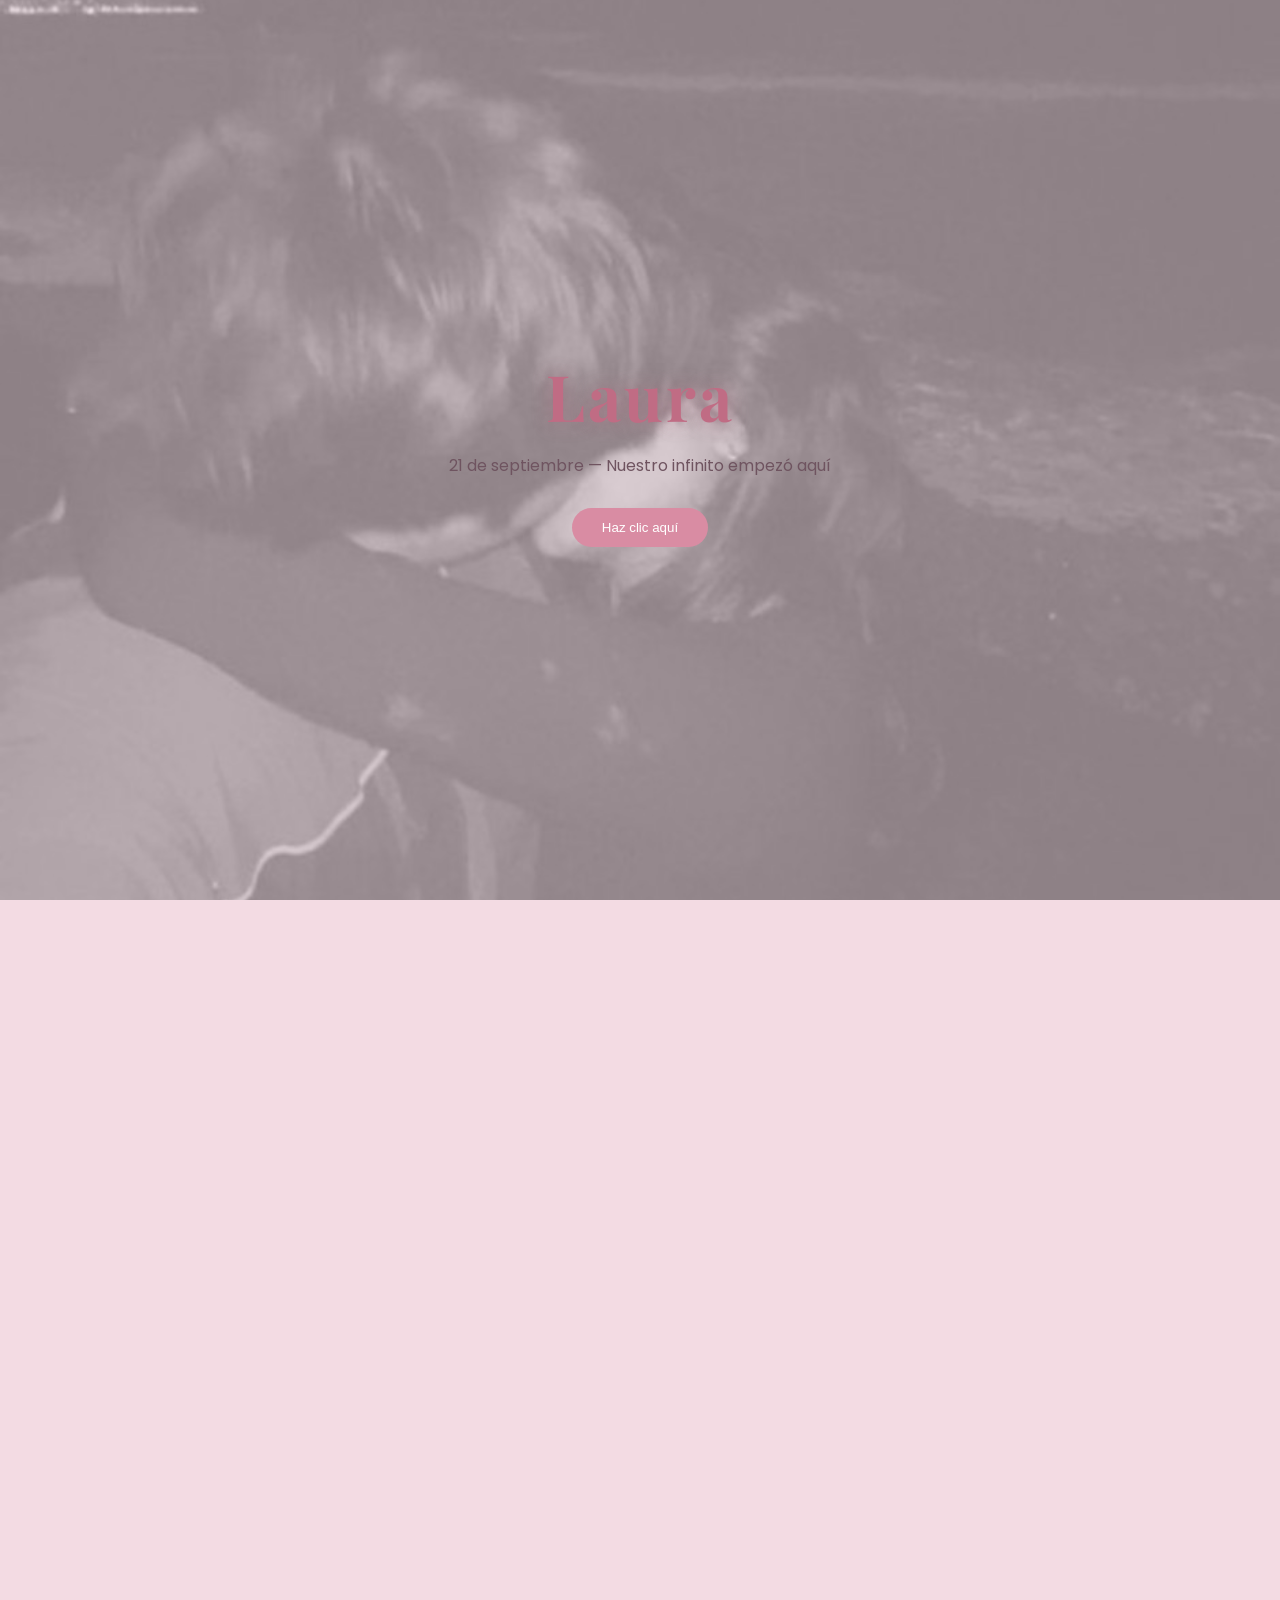
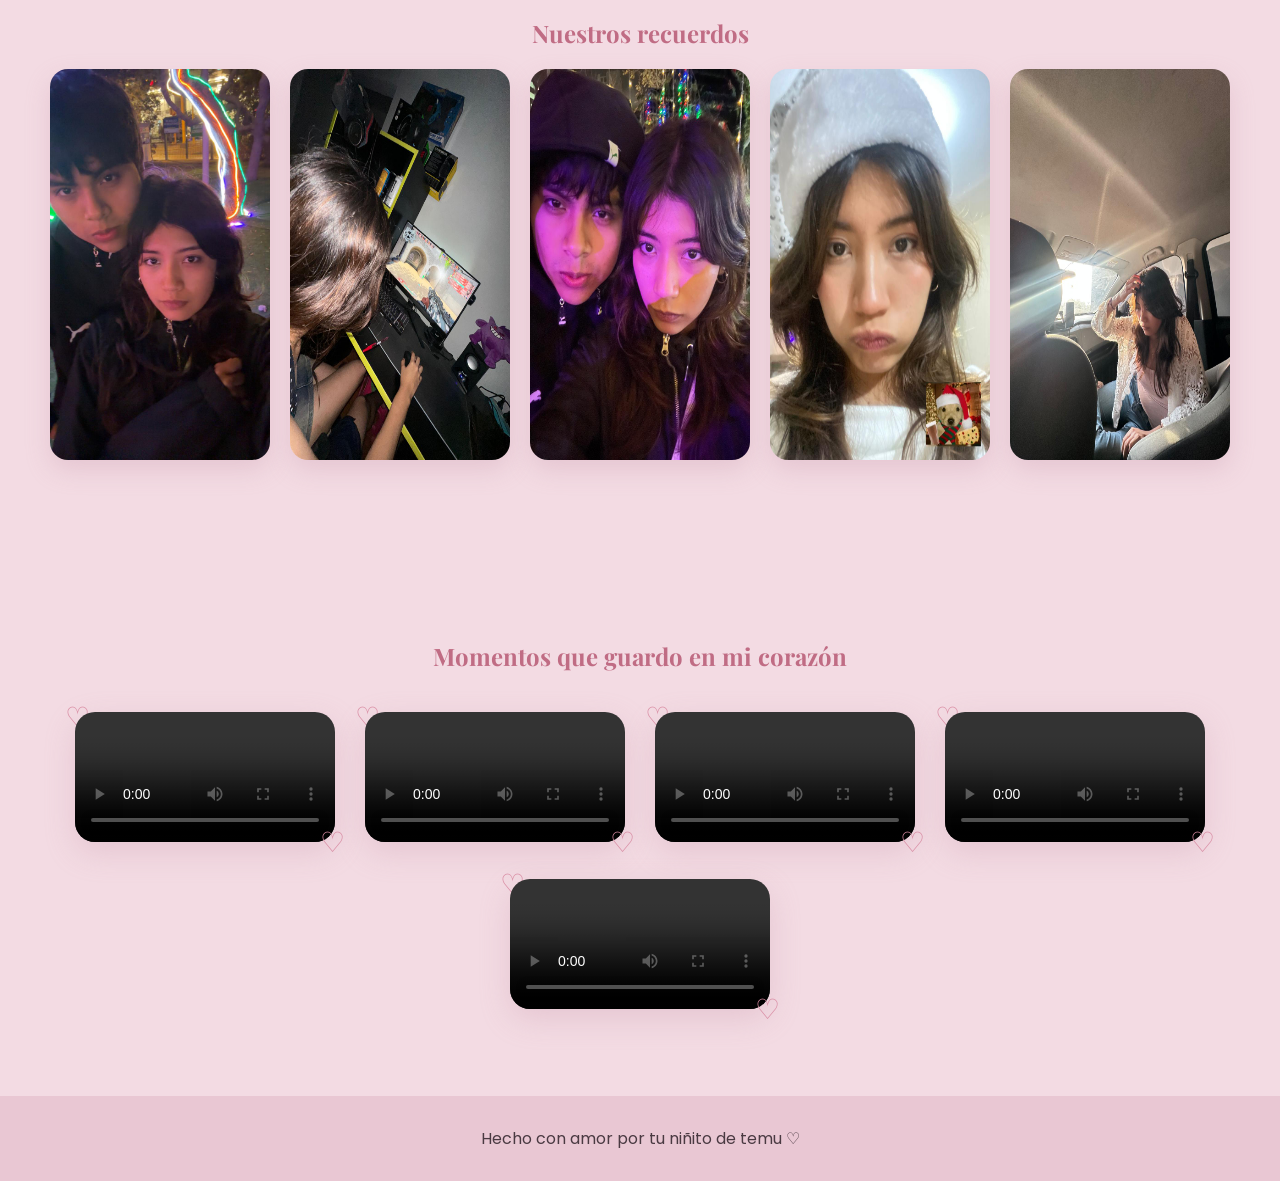
==== index.html @ 7c1fc9c7 "index" ====
<!DOCTYPE html>
<html lang="es">
<head>
    <meta charset="UTF-8">
    <title>Laura ♡</title>
    <link rel="stylesheet" href="hola.css">
</head>
<body>
    <div class="hearts-container"></div>

    <!-- HERO CON FONDO -->
    <section class="hero">
        <div class="overlay"></div>

        <div class="hero-text">
            <h1 class="nombre">Laura</h1>
            <p class="subtitulo">21 de septiembre — Nuestro infinito empezó aquí</p>
            <button id="btnRevelar">Haz clic aquí</button>
        </div>
    </section>

    <!-- MENSAJE -->
    <section class="mensaje" id="mensajeSecreto">
        <p>
            <p>
Desde el 8 de julio algo empezó sin que yo lo entendiera del todo.  
No sabía que una conversación podía cambiar tanto mi manera de sentir,  
ni que una persona podía convertirse en calma tan rápido.

El 18 comenzamos a hablar más, a conocernos en detalles pequeños,  
en risas inesperadas, en mensajes largos a medianoche,  
en esa sensación bonita de querer saber siempre más del otro.

Y el 21… el 21 dejó de ser solo un número.  
Se convirtió en nuestro día, en nuestra promesa silenciosa,  
en el inicio de algo que no quiero que tenga final.

Contigo aprendí que el amor no siempre hace ruido,  
a veces es suave, es paciente, es quedarse,  
es elegir todos los días a la misma persona.

Gracias por hacerme sentir hogar incluso cuando estamos lejos.  
Gracias por tus abrazos que curan,  
por tu voz que calma,  
por tus ojos que me miran como si el mundo fuera más simple.

No sé qué nos depara el futuro,  
pero sí sé que quiero caminarlo contigo,  
celebrar cada 21, cada risa, cada momento pequeño  
que al final se convierte en algo enorme.

Eres mi persona favorita.  
Mi lugar seguro.  
Mi coincidencia más bonita.

Y si tuviera que empezar todo de nuevo…  
te volvería a elegiria a ti, una y mil veces.
</p>
        </p>
    </section>

    <!-- GALERÍA -->
    <section class="galeria">
        <h2>Nuestros recuerdos</h2>

        <div class="grid">
            <img src="img/foto1.jpeg">
            <img src="img/foto2.jpeg">
            <img src="img/foto3.jpeg">
            <img src="img/foto4.jpeg">
            <img src="img/foto5.jpeg">
        </div>
    </section>

    <!-- VIDEOS -->
    <section class="video">
        <h2>Momentos que guardo en mi corazón</h2>

        <div class="video-grid">

            <div class="video-card">
                <video controls>
                    <source src="videos/recuerdo.mp4" type="video/mp4">
                </video>
            </div>

            <div class="video-card">
                <video controls>
                    <source src="videos/recuerdo2.mp4" type="video/mp4">
                </video>
            </div>

            <div class="video-card">
                <video controls>
                    <source src="videos/recuerdo3.mp4" type="video/mp4">
                </video>
            </div>

            <div class="video-card">
                <video controls>
                    <source src="videos/recuerdo4.mp4" type="video/mp4">
                </video>
            </div>

            <div class="video-card">
                <video controls>
                    <source src="videos/recuerdo5.mp4" type="video/mp4">
                </video>
            </div>

        </div>
    </section>

    <footer>
        Hecho con amor por tu niñito de temu ♡
    </footer>

    <script src="hola.js"></script>
</body>
</html>
---- hola.css ----
@import url('https://fonts.googleapis.com/css2?family=Playfair+Display:wght@600;700&family=Poppins:wght@300;400&display=swap');

body {
    margin: 0;
    font-family: 'Poppins', sans-serif;
    background: #f3dbe3;
    color: #4a3a42;
    text-align: center;
    overflow-x: hidden;
}

/* HERO CON FONDO */

.hero {
    height: 100vh;
    background: url("img/portada.jpeg") center/cover no-repeat;
    display: flex;
    justify-content: center;
    align-items: center;
    position: relative;
}

.hero::after {
    content: "";
    position: absolute;
    inset: 0;
    background: rgba(243, 219, 227, 0.55);
}

.hero-text {
    position: relative;
    z-index: 2;
}

.nombre {
    font-family: 'Playfair Display', serif;
    font-size: 4rem;
    color: #c06c84;
    margin: 0;
    letter-spacing: 3px;
    text-shadow: 0 0 20px rgba(192,108,132,0.4);
}

.subtitulo {
    margin: 15px 0 30px;
    color: #6f5460;
}

button {
    padding: 12px 30px;
    border-radius: 40px;
    border: none;
    background: #d98ca3;
    color: white;
    cursor: pointer;
    transition: all 0.3s ease;
}

button:hover {
    background: #c06c84;
    transform: scale(1.08);
}

/* MENSAJE */

.mensaje {
    max-width: 700px;
    margin: auto;
    padding: 80px 20px;
    opacity: 0;
    transform: translateY(30px);
    transition: 1.2s ease;
    line-height: 1.9;
}

.mensaje.visible {
    opacity: 1;
    transform: translateY(0);
}

/* GALERÍA */

.galeria {
    padding: 80px 20px;
}

.galeria h2 {
    font-family: 'Playfair Display', serif;
    color: #c06c84;
}

.grid {
    display: flex;
    justify-content: center;
    gap: 20px;
    flex-wrap: wrap;
}

.grid img {
    width: 220px;
    border-radius: 18px;
    transition: all 0.4s ease;
    box-shadow: 0 10px 25px rgba(200,150,170,0.3);
}

.grid img:hover {
    transform: scale(1.05);
    box-shadow: 0 20px 35px rgba(192,108,132,0.35);
}

/* VIDEOS */

.video {
    padding: 80px 20px;
}

.video h2 {
    font-family: 'Playfair Display', serif;
    color: #c06c84;
    margin-bottom: 40px;
}

.video-grid {
    display: flex;
    flex-wrap: wrap;
    justify-content: center;
    gap: 30px;
}

.video-card {
    position: relative;
    transition: transform 0.4s ease;
}

/* corazones decorativos */

.video-card::before,
.video-card::after {
    content: "♡";
    position: absolute;
    font-size: 28px;
    color: #d98ca3;
    transition: 0.4s ease;
}

.video-card::before {
    top: -15px;
    left: -10px;
}

.video-card::after {
    bottom: -15px;
    right: -10px;
}

.video-card video {
    width: 260px;
    border-radius: 20px;
    transition: all 0.4s ease;
    box-shadow: 0 10px 30px rgba(200,150,170,0.3);
}

/* HOVER SUAVE Y ELEGANTE */

.video-card:hover {
    transform: translateY(-10px);
}

.video-card:hover video {
    transform: scale(1.06);
    box-shadow: 0 25px 50px rgba(192,108,132,0.45);
}

.video-card:hover::before,
.video-card:hover::after {
    transform: scale(1.4);
    color: #c06c84;
}

/* FOOTER */

footer {
    padding: 30px;
    background: #e9c7d3;
}

/* LLUVIA DE CORAZONES */

.hearts-container {
    position: fixed;
    top: 0;
    left: 0;
    width: 100%;
    height: 100%;
    pointer-events: none;
    overflow: hidden;
    z-index: 999;
}

.heart {
    position: absolute;
    top: -20px;
    font-size: 30px;
    color: rgba(192, 108, 132, 0.95);
    text-shadow: 0 0 12px rgba(192, 108, 132, 0.7);
    animation: fall linear forwards;
}

@keyframes fall {
    0% {
        transform: translateY(0) translateX(0) rotate(0deg);
        opacity: 1;
    }
    50% {
        transform: translateY(50vh) translateX(50px) rotate(180deg);
    }
    100% {
        transform: translateY(110vh) translateX(-50px) rotate(360deg);
        opacity: 0;
    }
}
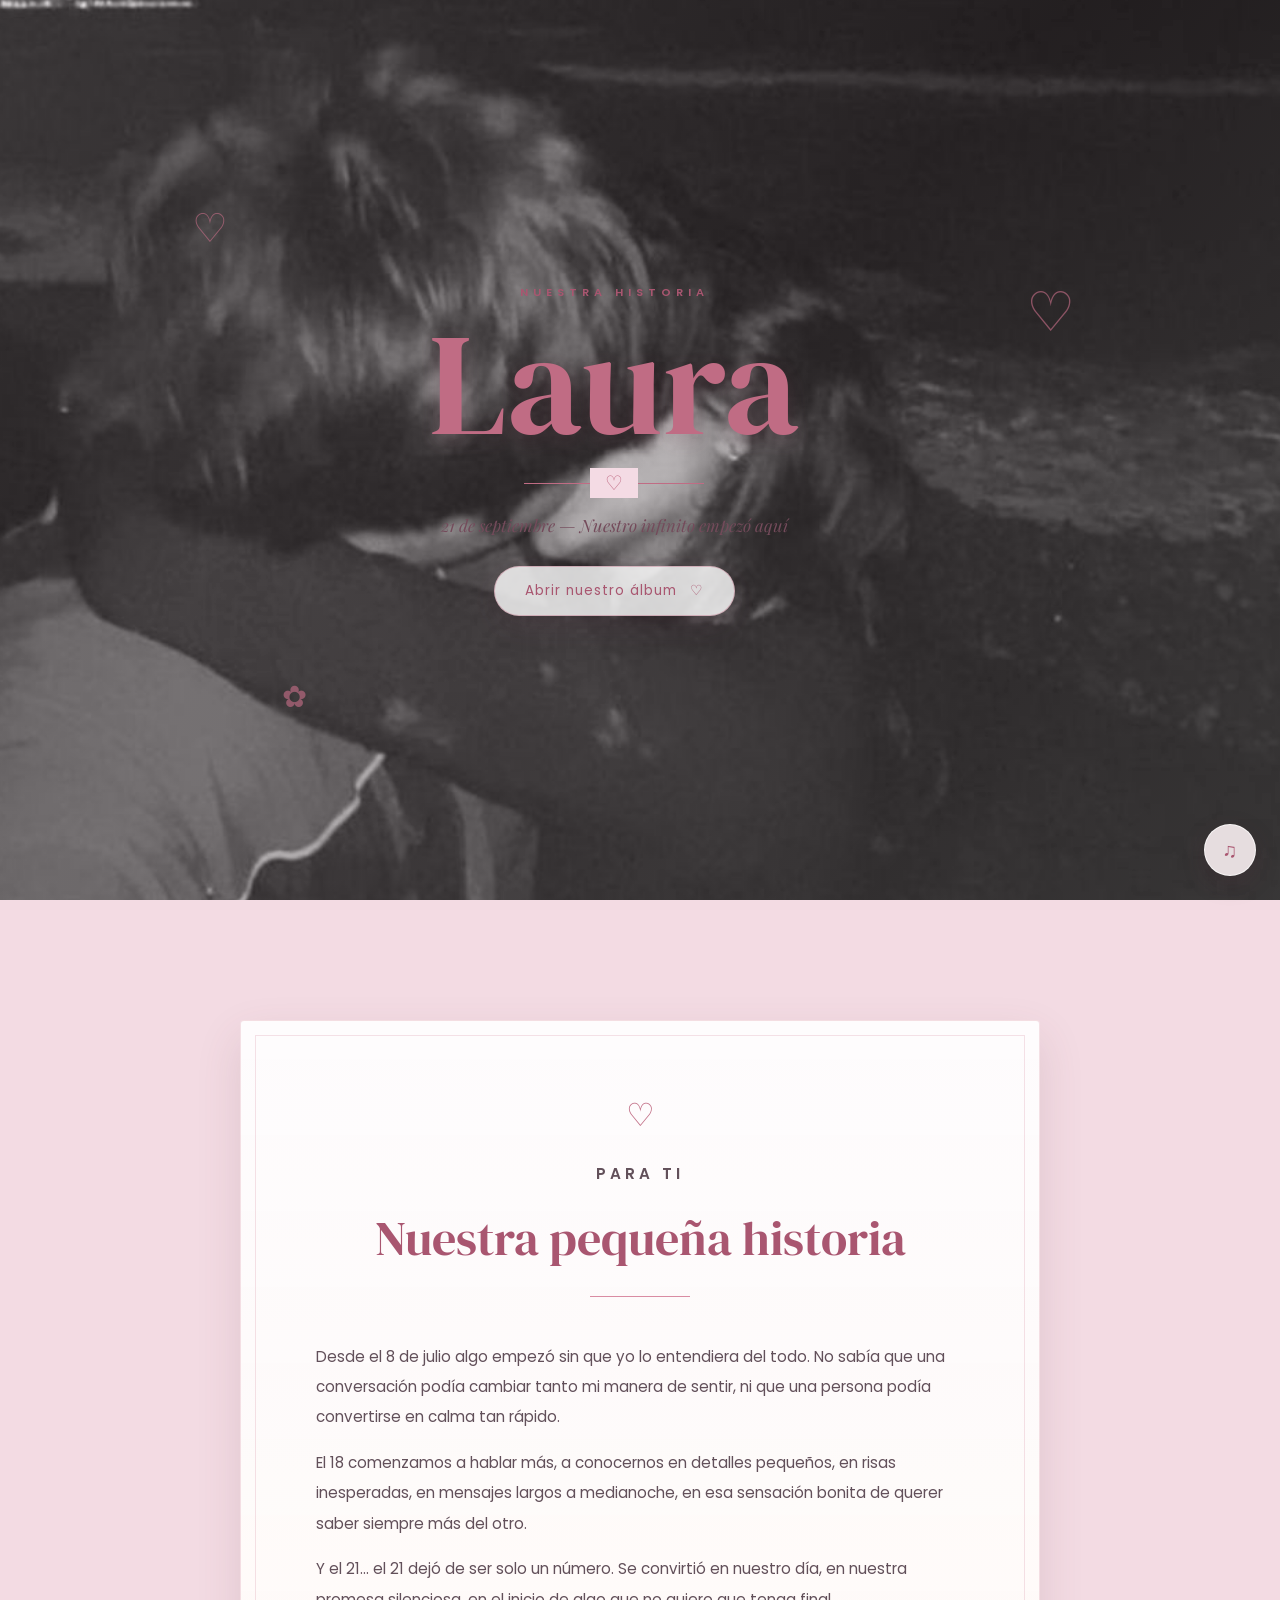
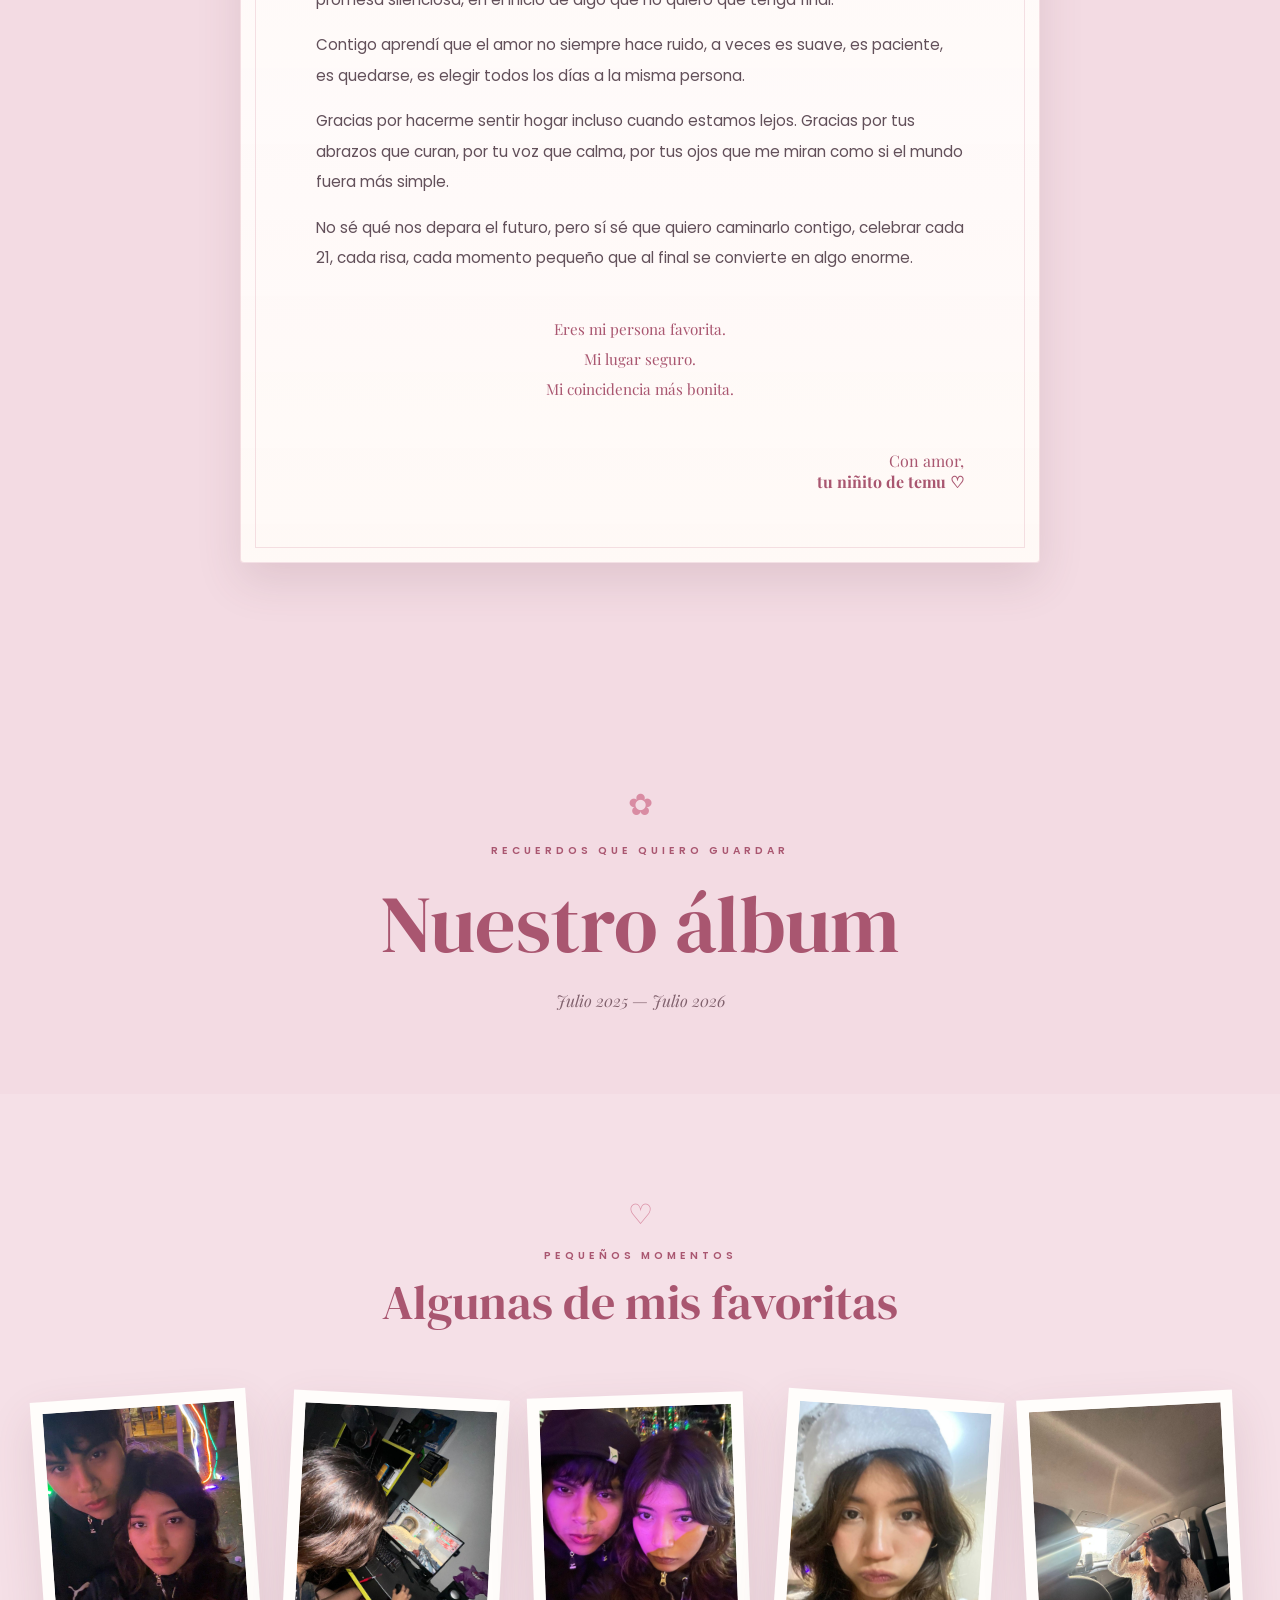
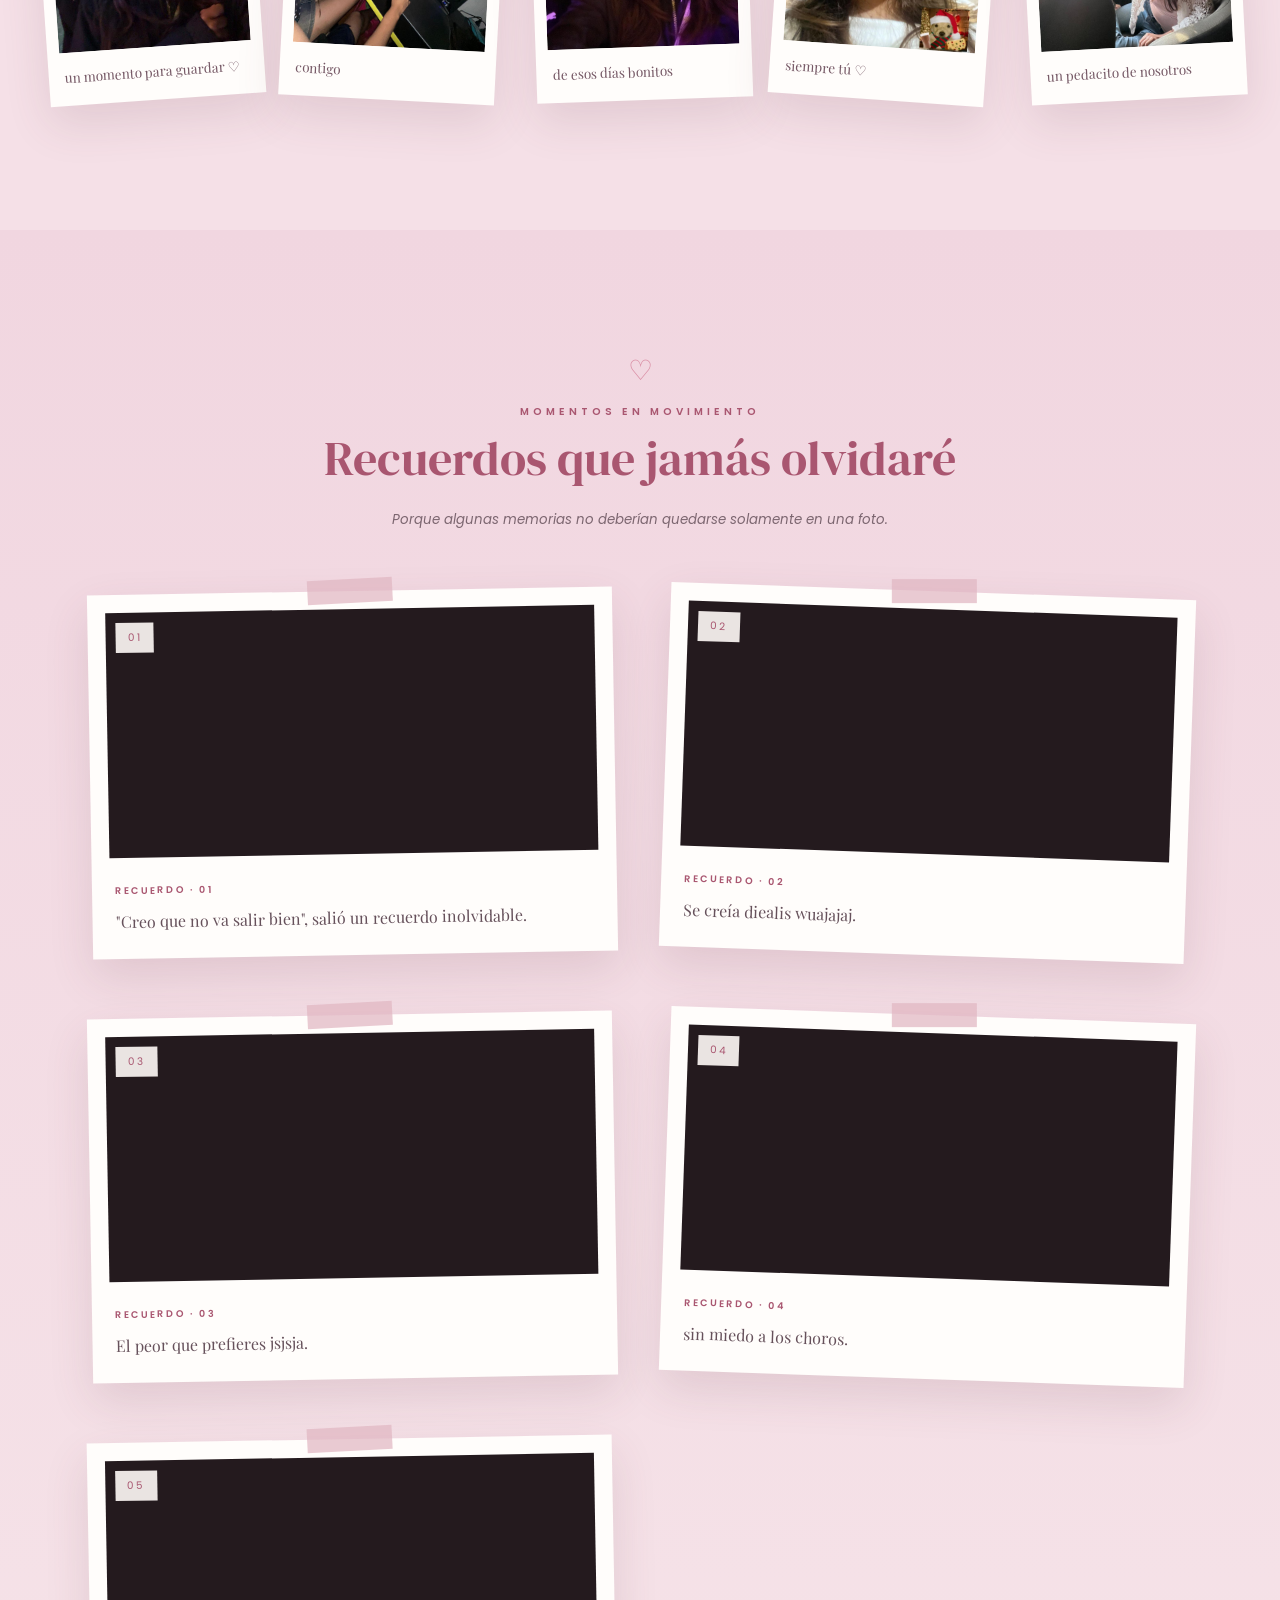
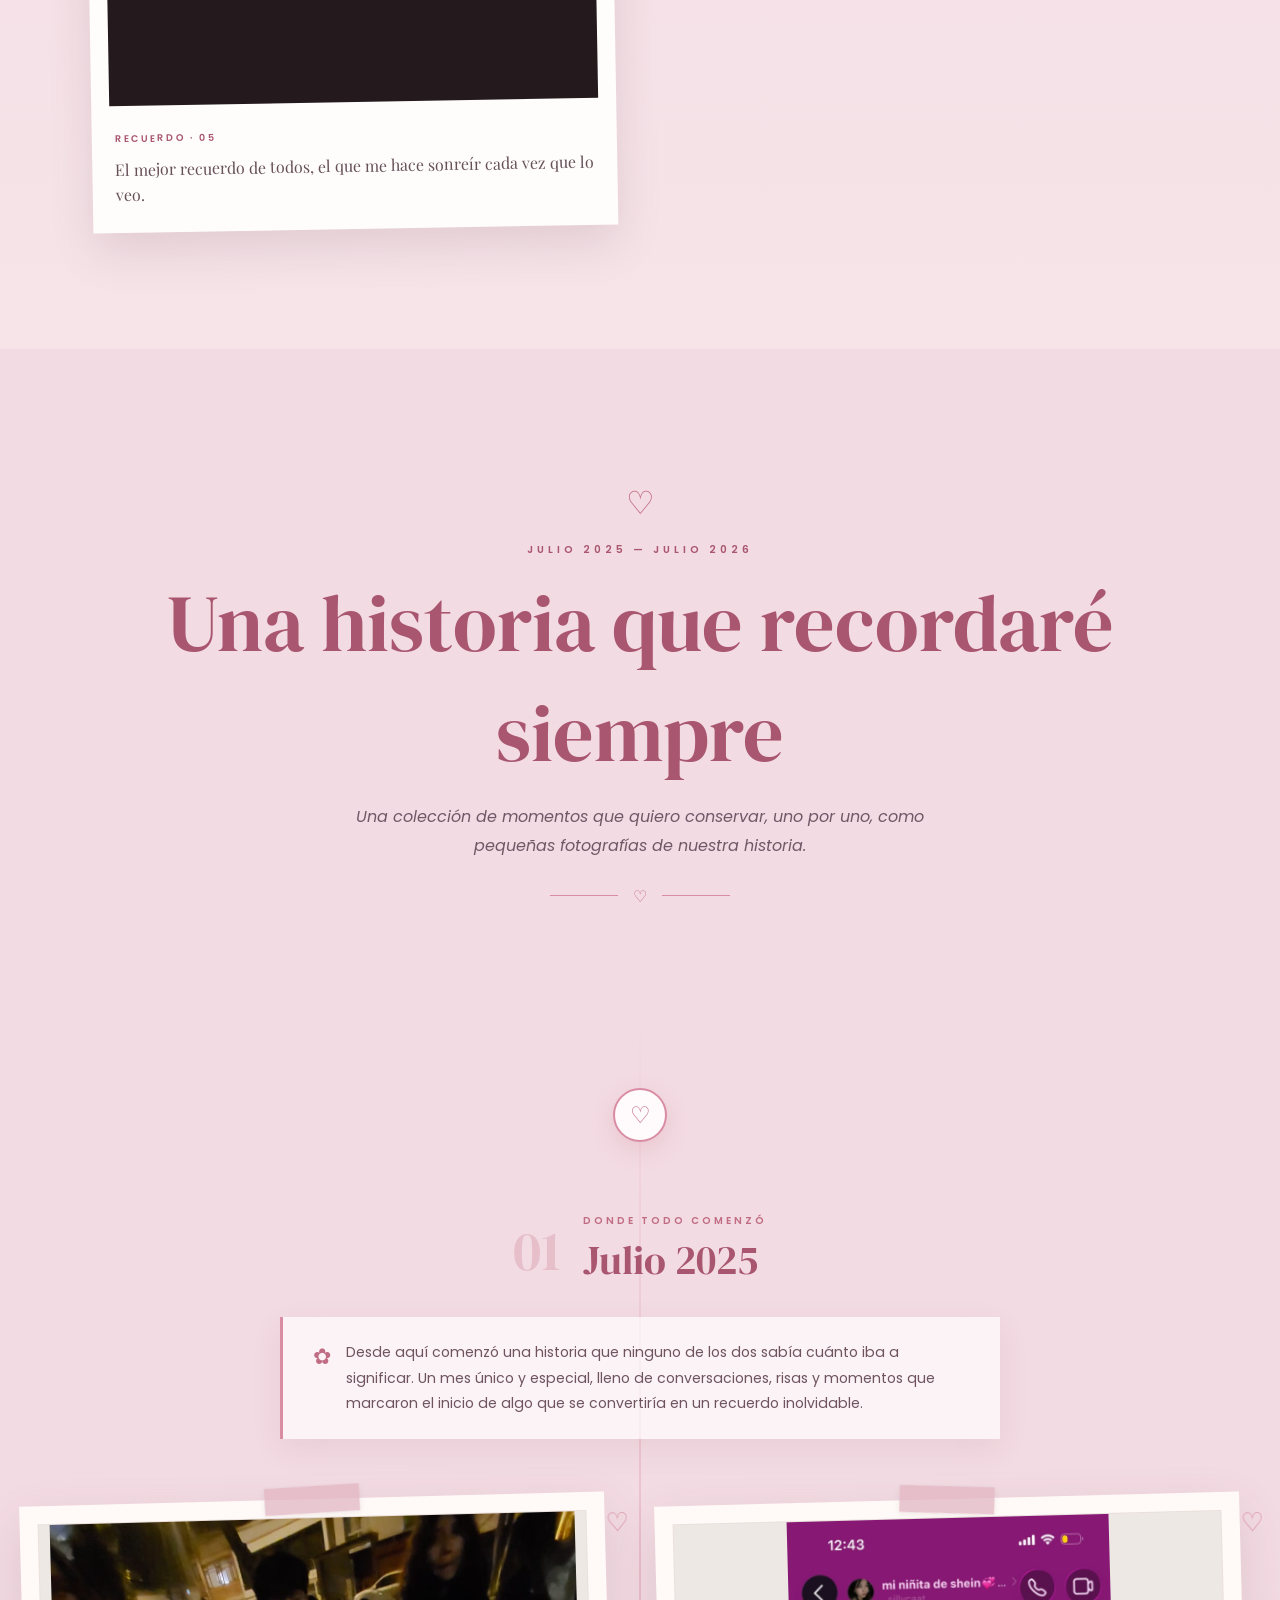
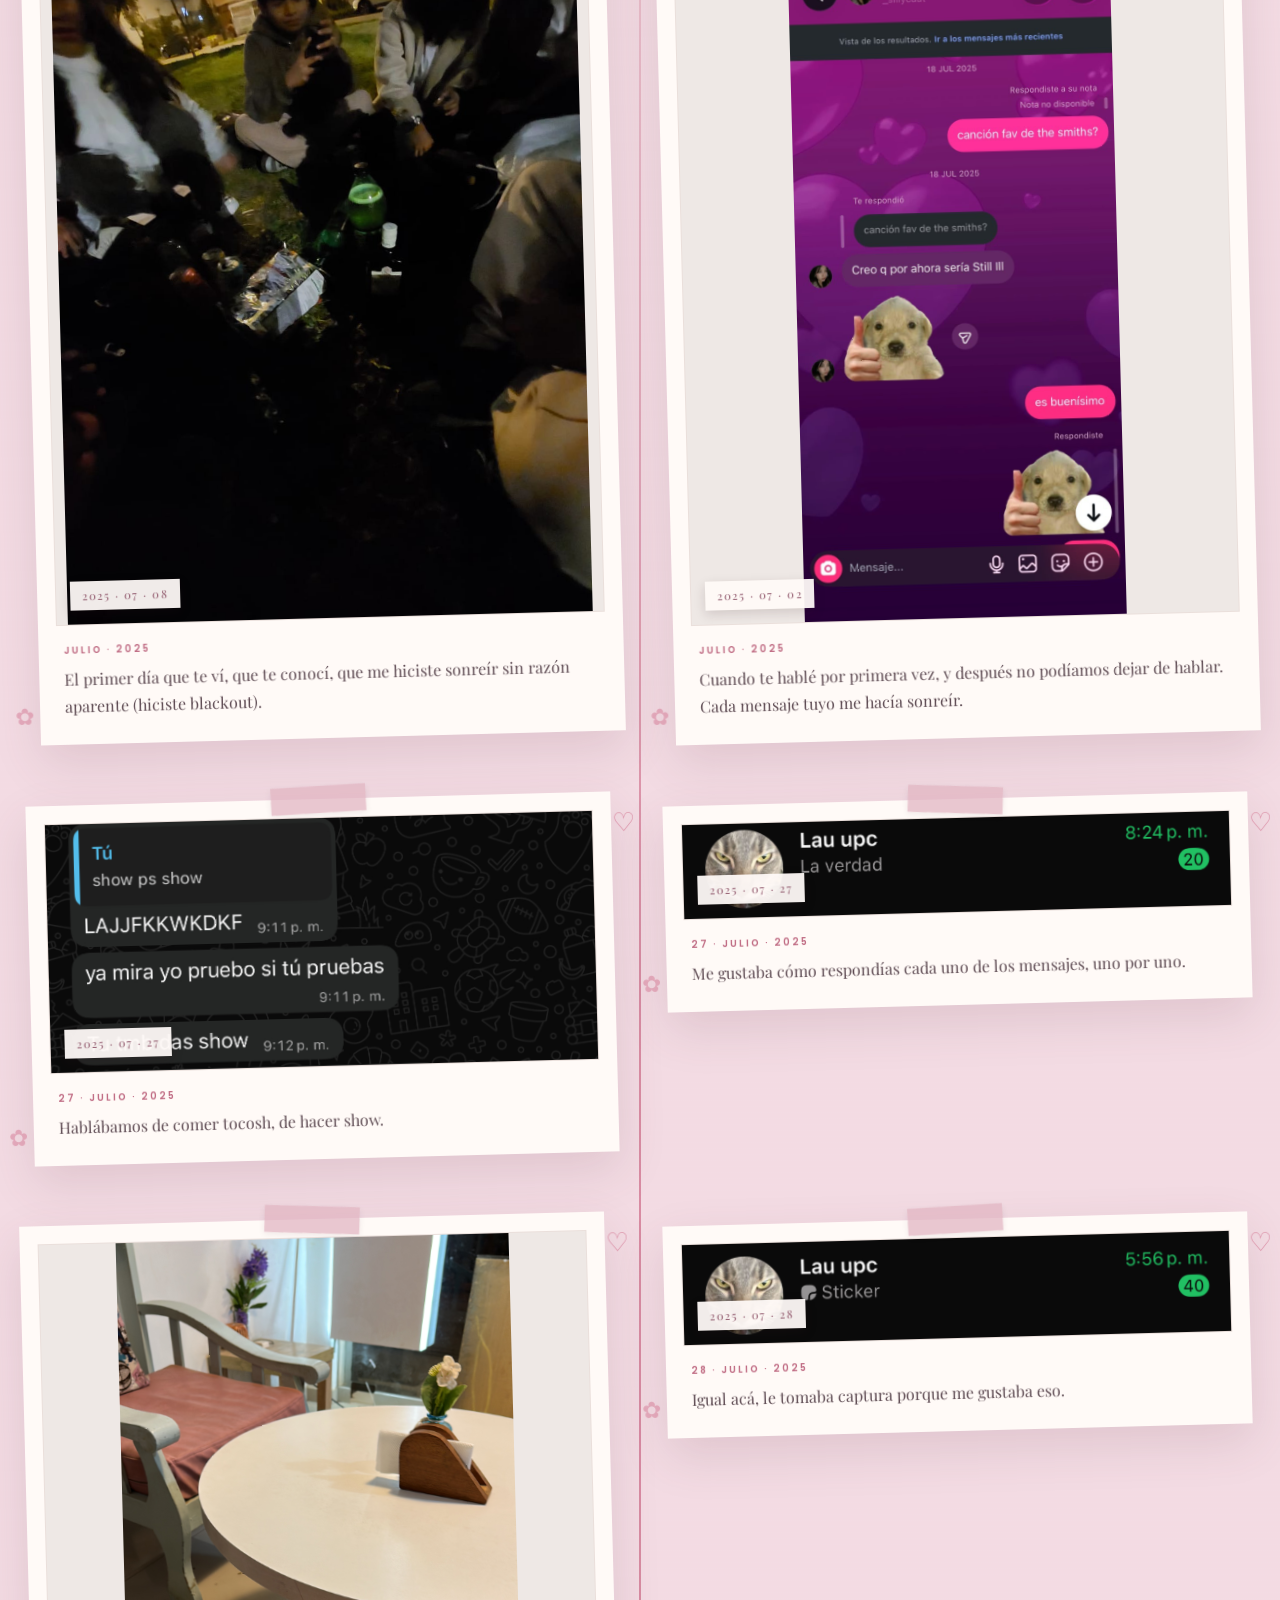
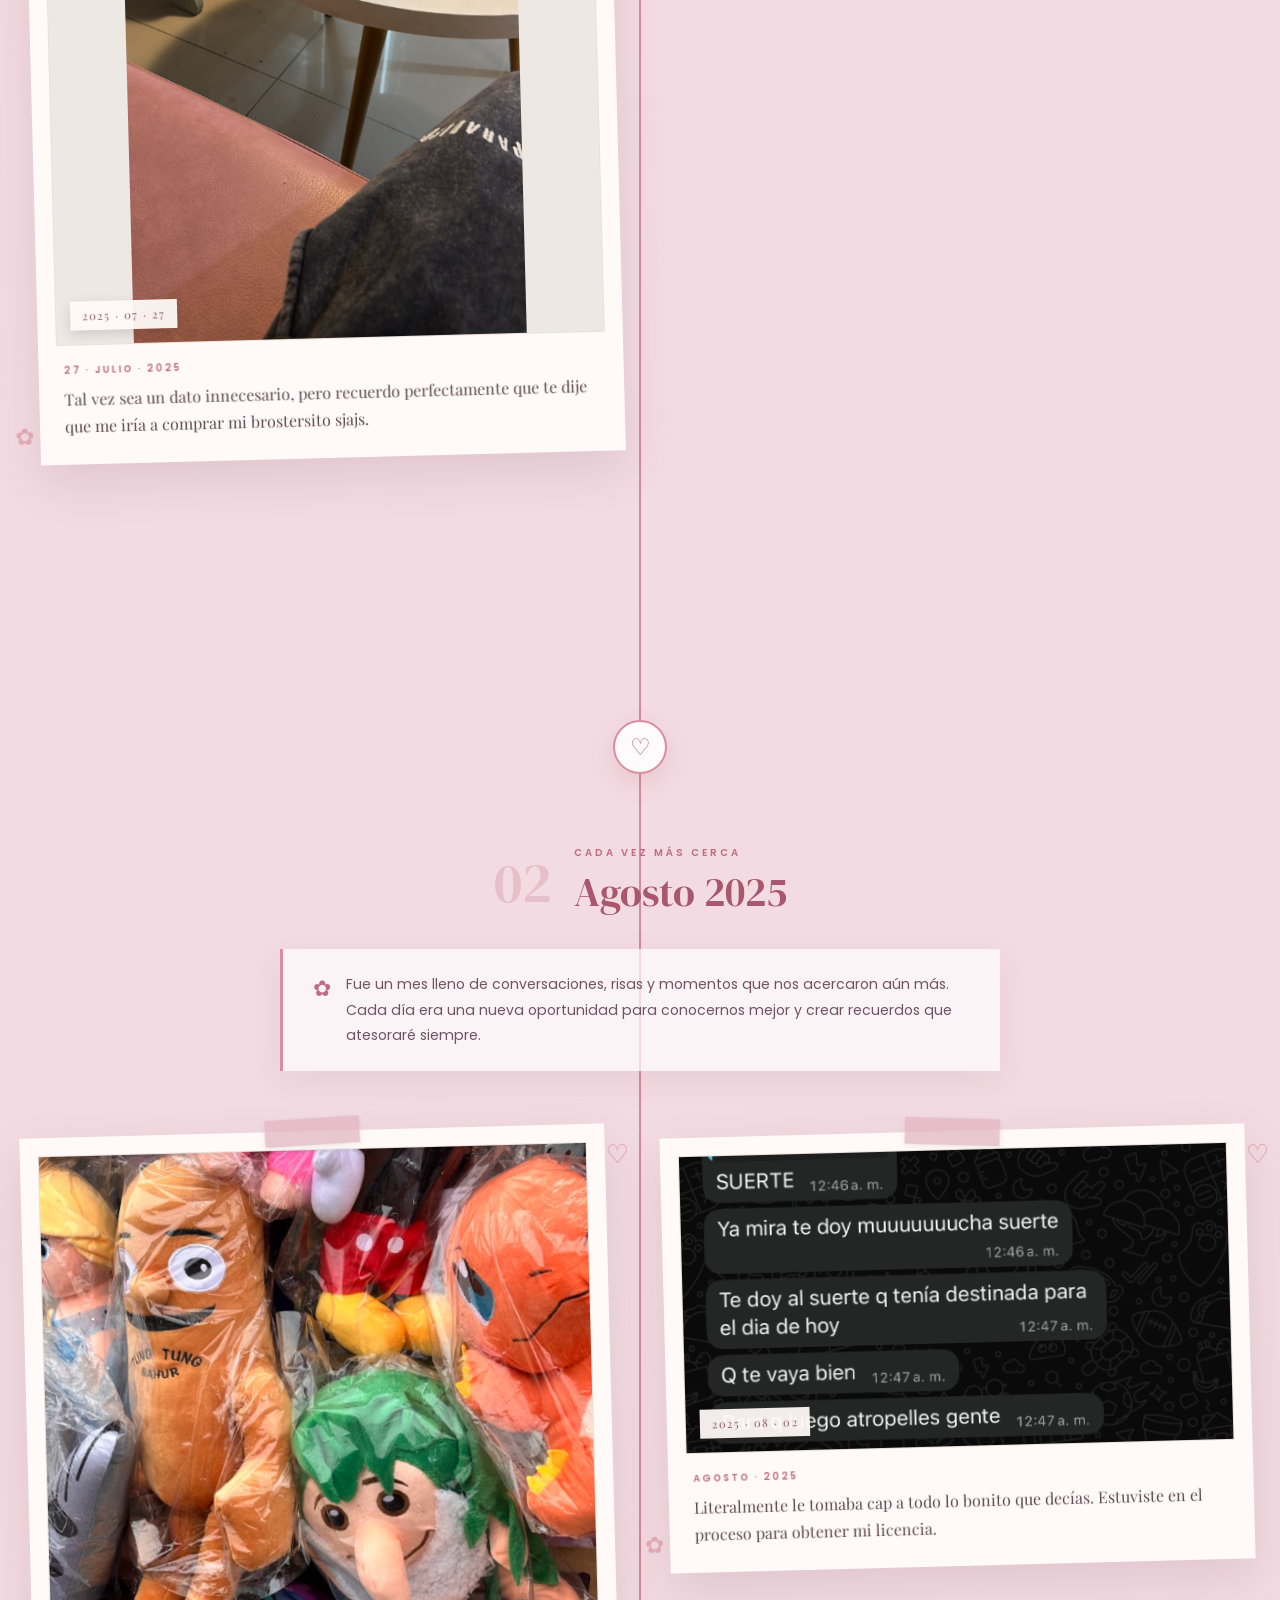
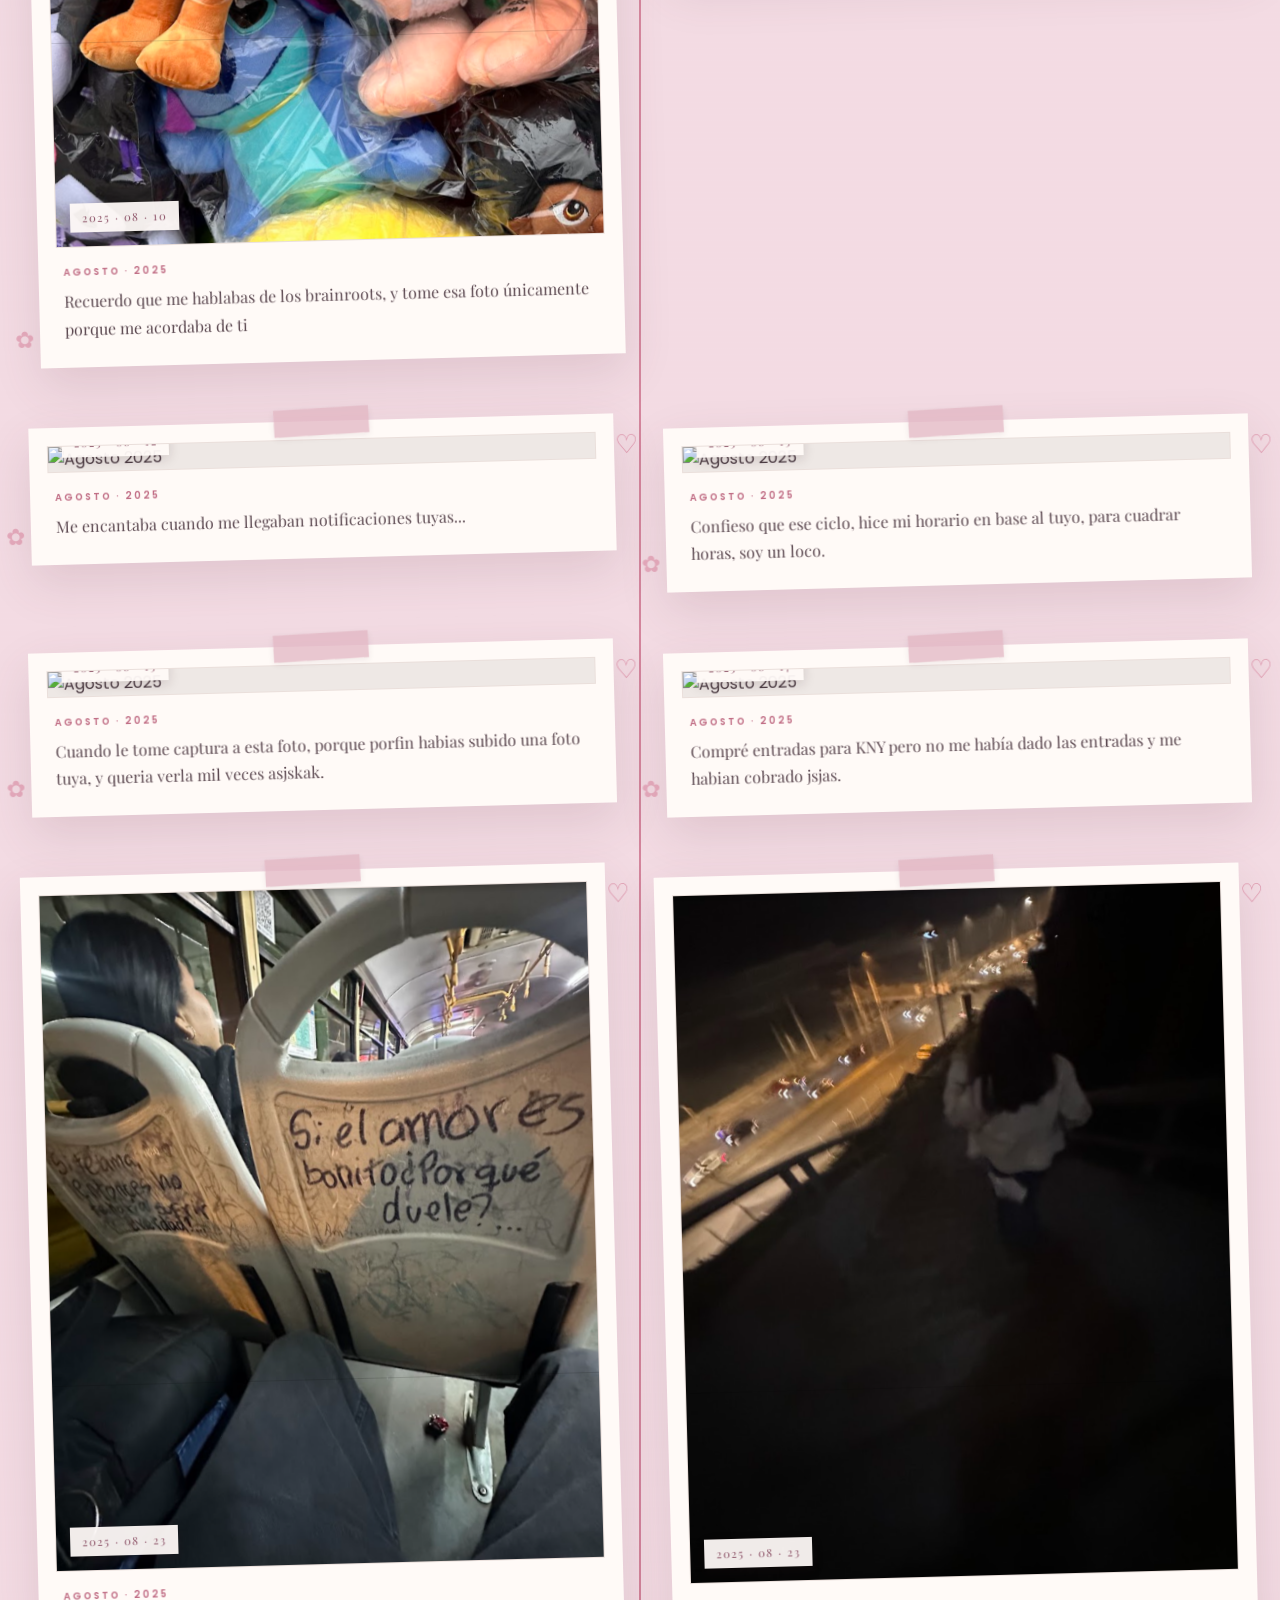
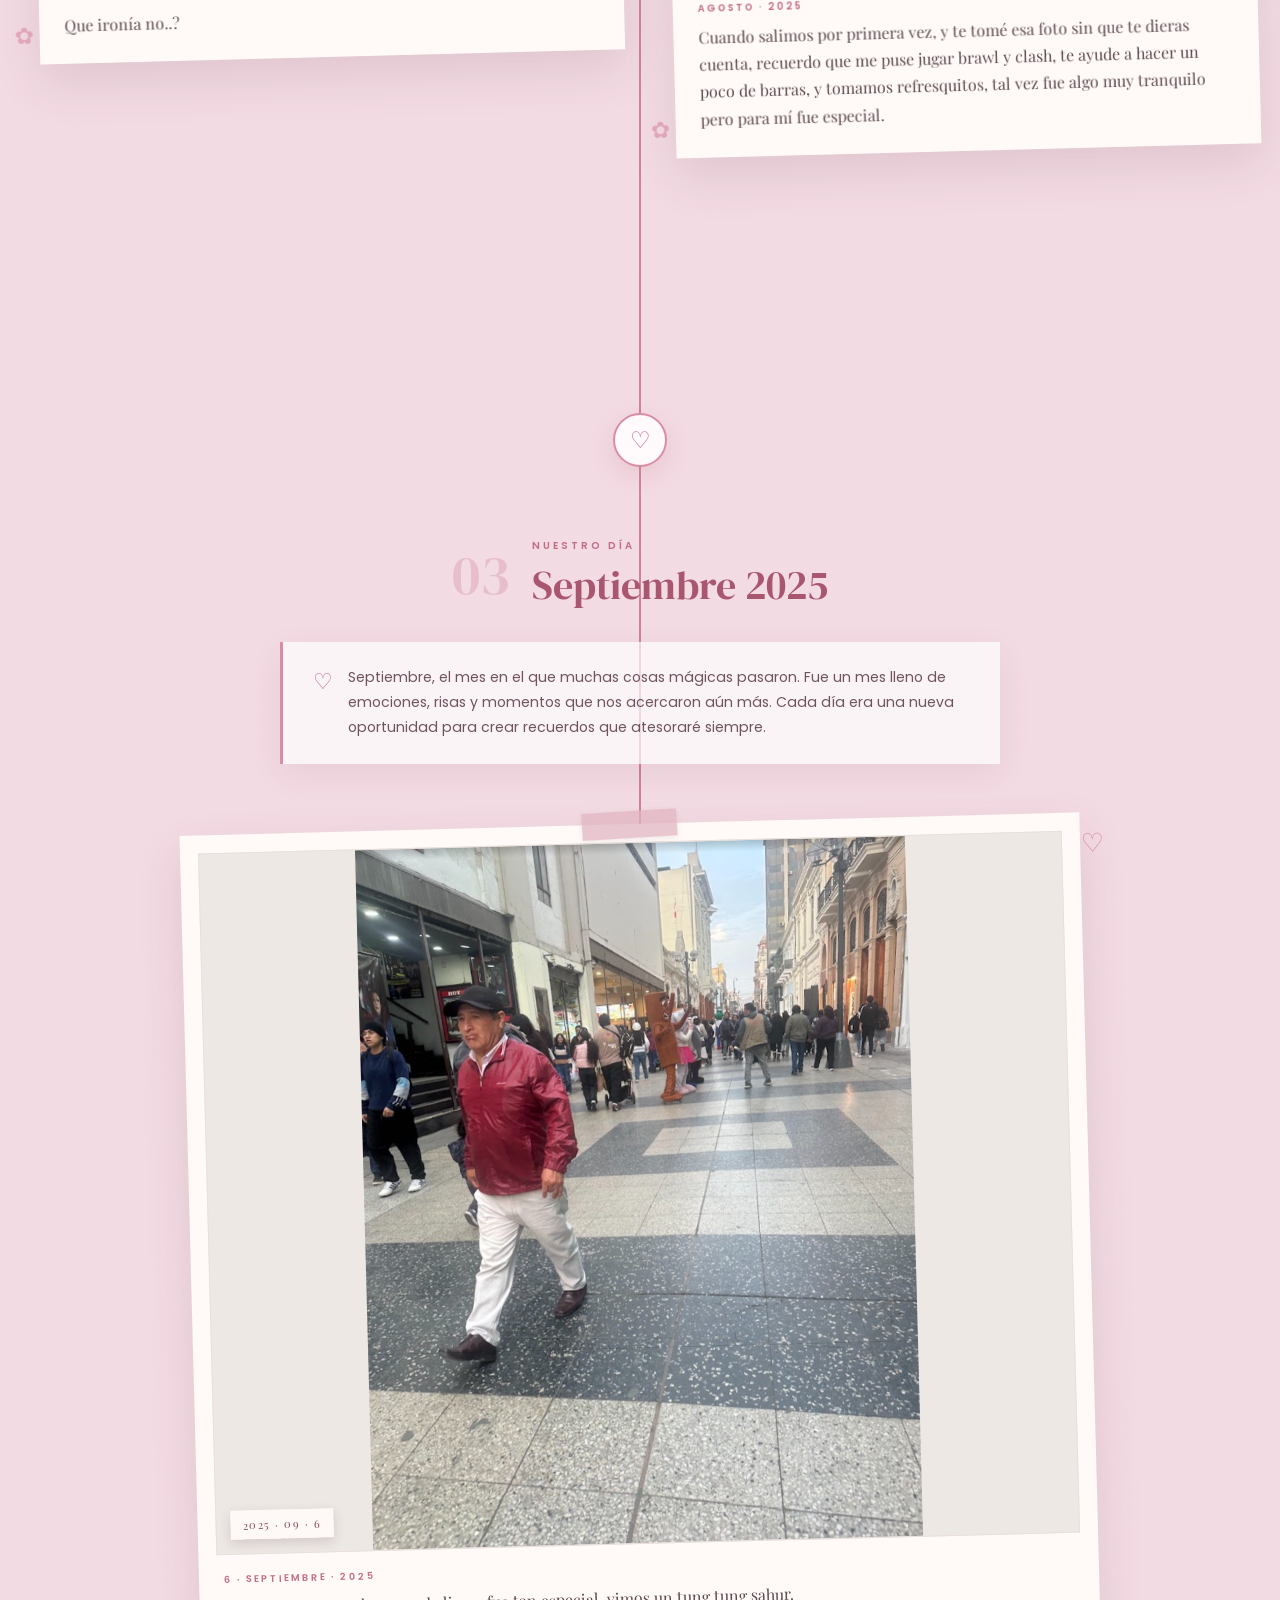
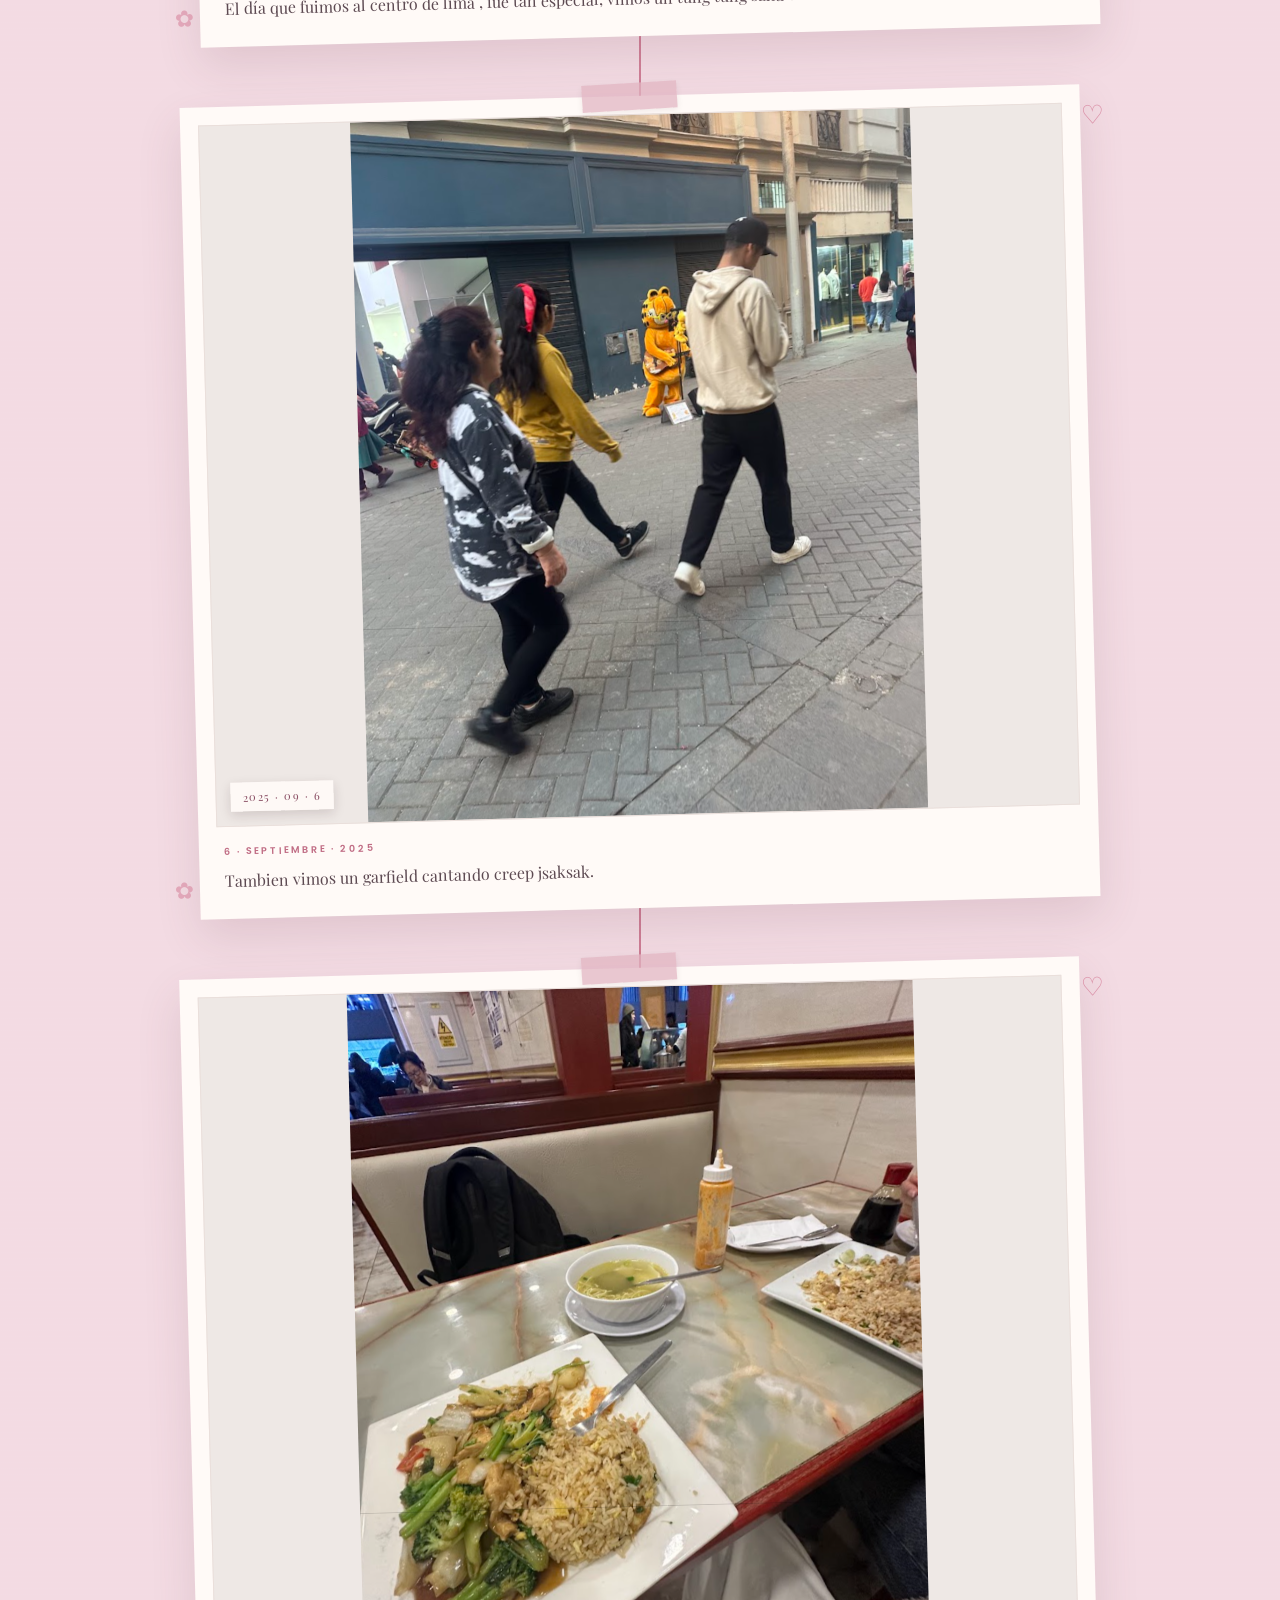
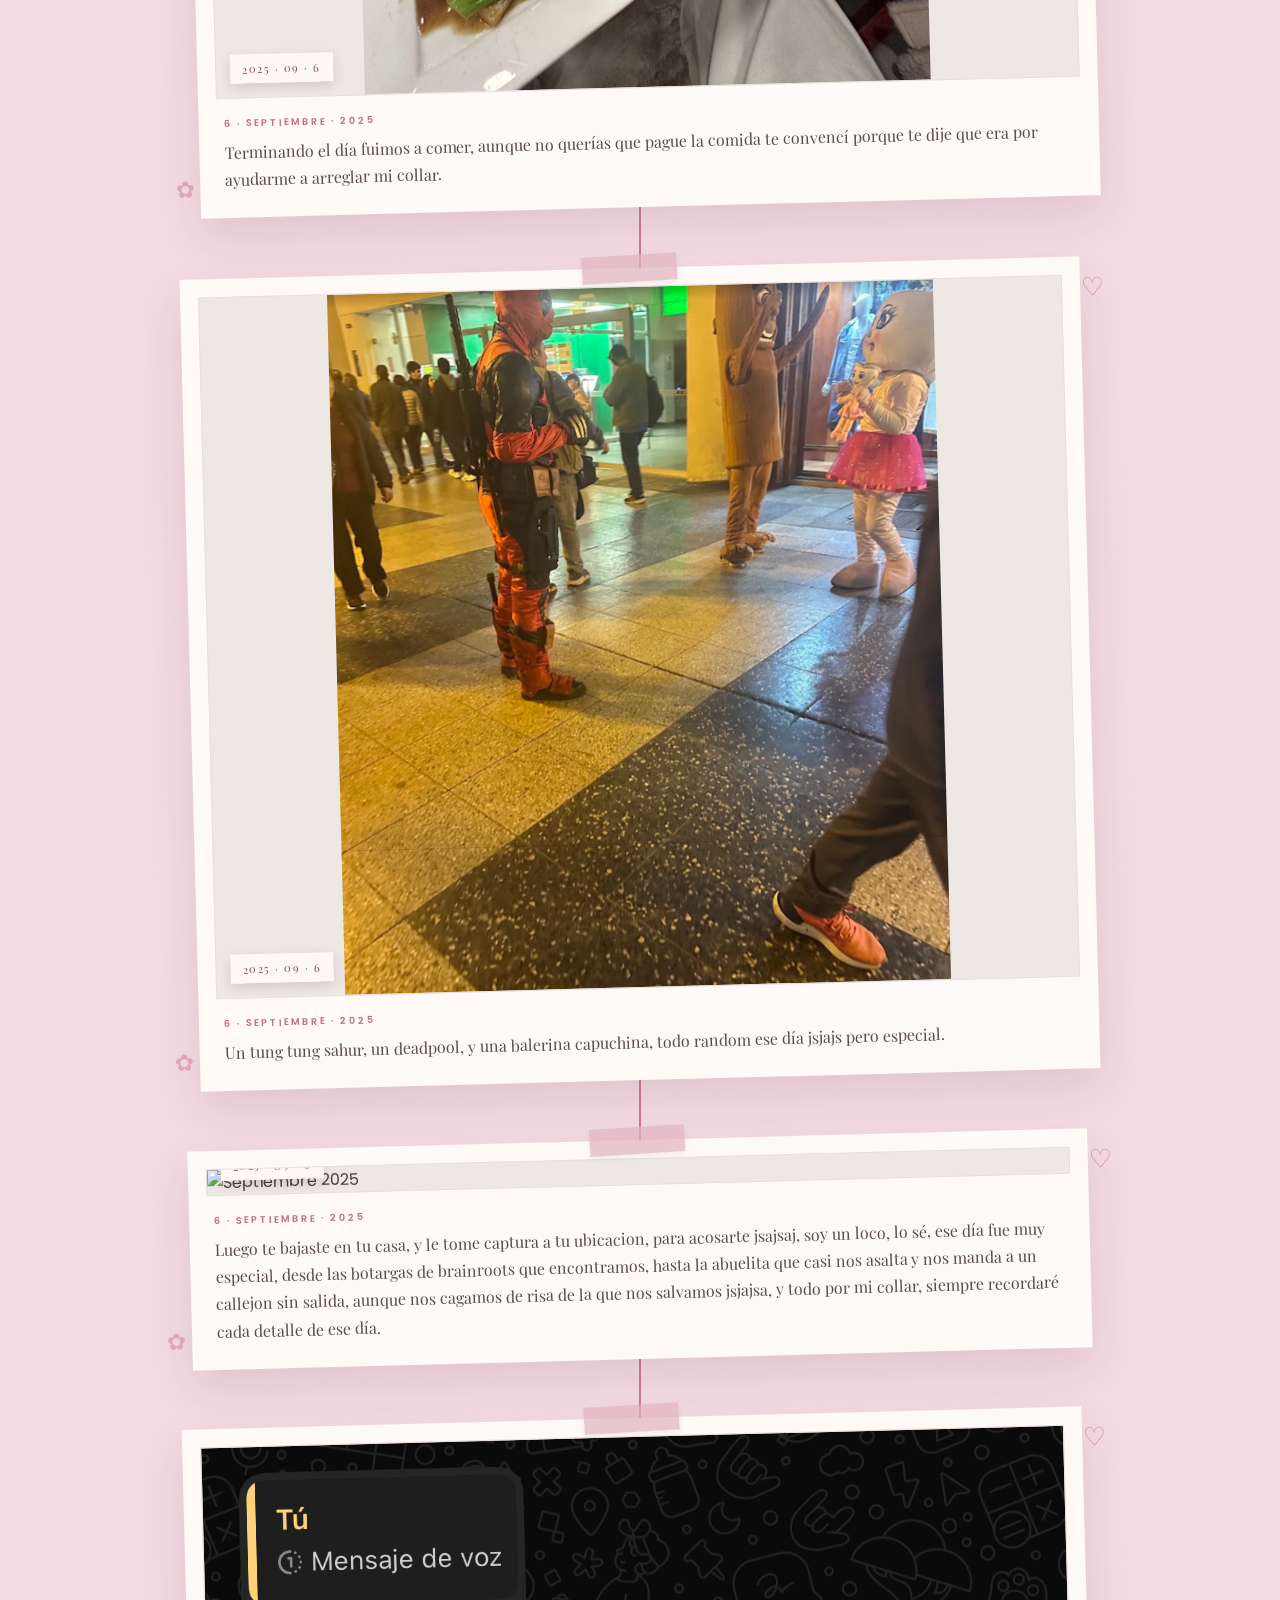
==== commit 0f7a2ddd: "Agrega recuerdos de julio a septiembre, videos y musica :wq" ====
--- a/index.html
+++ b/index.html
@@ -1,120 +1,2511 @@
 <!DOCTYPE html>
 <html lang="es">
+
 <head>
     <meta charset="UTF-8">
-    <title>Laura ♡</title>
+
+    <meta name="viewport"
+          content="width=device-width, initial-scale=1.0">
+
+    <title>Laura ♡ Nuestra Historia</title>
+
+    <link rel="preload" as="image" href="img/portada.jpeg">
+
     <link rel="stylesheet" href="hola.css">
+
+    <!-- Fuentes -->
+    <link rel="preconnect" href="https://fonts.googleapis.com">
+    <link rel="preconnect" href="https://fonts.gstatic.com" crossorigin>
+
+    <link href="https://fonts.googleapis.com/css2?family=DM+Serif+Display&family=Playfair+Display:wght@400;500;600;700&family=Poppins:wght@300;400;500;600&display=swap"
+          rel="stylesheet">
 </head>
+
+
 <body>
+
+    <!-- ===================================== -->
+    <!-- CORAZONES -->
+    <!-- ===================================== -->
+
     <div class="hearts-container"></div>
 
-    <!-- HERO CON FONDO -->
+
+    <!-- ===================================== -->
+    <!-- PORTADA -->
+    <!-- ===================================== -->
+
     <section class="hero">
-        <div class="overlay"></div>
+
+        <div class="hero-overlay"></div>
+
+        <div class="hero-decoration hero-heart-1">♡</div>
+        <div class="hero-decoration hero-heart-2">♡</div>
+        <div class="hero-decoration hero-heart-3">✿</div>
 
         <div class="hero-text">
-            <h1 class="nombre">Laura</h1>
-            <p class="subtitulo">21 de septiembre — Nuestro infinito empezó aquí</p>
-            <button id="btnRevelar">Haz clic aquí</button>
+
+            <p class="hero-small">
+                NUESTRA HISTORIA
+            </p>
+
+            <h1 class="nombre">
+                Laura
+            </h1>
+
+            <div class="hero-line">
+                <span>♡</span>
+            </div>
+
+            <p class="subtitulo">
+                21 de septiembre — Nuestro infinito empezó aquí
+            </p>
+
+            <button id="btnRevelar">
+                Abrir nuestro álbum
+                <span>♡</span>
+            </button>
+
         </div>
+
+        <div class="scroll-indicator">
+            <span>desliza</span>
+            <div>↓</div>
+        </div>
+
     </section>
 
+
+
+    <!-- ===================================== -->
     <!-- MENSAJE -->
+    <!-- ===================================== -->
+
     <section class="mensaje" id="mensajeSecreto">
+
+        <div class="letter">
+
+            <div class="letter-decoration">
+                ♡
+            </div>
+
+            <p class="letter-label">
+                PARA TI
+            </p>
+
+            <h2>
+                Nuestra pequeña historia
+            </h2>
+
+            <div class="letter-line"></div>
+
+            <p>
+                Desde el 8 de julio algo empezó sin que yo lo entendiera del todo.
+                No sabía que una conversación podía cambiar tanto mi manera de sentir,
+                ni que una persona podía convertirse en calma tan rápido.
+            </p>
+
+            <p>
+                El 18 comenzamos a hablar más, a conocernos en detalles pequeños,
+                en risas inesperadas, en mensajes largos a medianoche,
+                en esa sensación bonita de querer saber siempre más del otro.
+            </p>
+
+            <p>
+                Y el 21… el 21 dejó de ser solo un número.
+                Se convirtió en nuestro día, en nuestra promesa silenciosa,
+                en el inicio de algo que no quiero que tenga final.
+            </p>
+
+            <p>
+                Contigo aprendí que el amor no siempre hace ruido,
+                a veces es suave, es paciente, es quedarse,
+                es elegir todos los días a la misma persona.
+            </p>
+
+            <p>
+                Gracias por hacerme sentir hogar incluso cuando estamos lejos.
+                Gracias por tus abrazos que curan,
+                por tu voz que calma,
+                por tus ojos que me miran como si el mundo fuera más simple.
+            </p>
+
+            <p>
+                No sé qué nos depara el futuro,
+                pero sí sé que quiero caminarlo contigo,
+                celebrar cada 21, cada risa, cada momento pequeño
+                que al final se convierte en algo enorme.
+            </p>
+
+            <p class="letter-final">
+                Eres mi persona favorita.<br>
+                Mi lugar seguro.<br>
+                Mi coincidencia más bonita.
+            </p>
+
+            <div class="letter-signature">
+                Con amor,<br>
+                <strong>tu niñito de temu ♡</strong>
+            </div>
+
+        </div>
+
+    </section>
+
+
+
+    <!-- ===================================== -->
+    <!-- SEPARADOR -->
+    <!-- ===================================== -->
+
+    <section class="album-intro">
+
+        <span class="album-flower">✿</span>
+
         <p>
+            RECUERDOS QUE QUIERO GUARDAR
+        </p>
+
+        <h2>
+            Nuestro álbum
+        </h2>
+
+        <span class="album-date">
+            Julio 2025 — Julio 2026
+        </span>
+
+    </section>
+
+
+
+    <!-- ===================================== -->
+    <!-- GALERÍA INICIAL -->
+    <!-- ===================================== -->
+
+    <section class="galeria">
+
+        <div class="section-title">
+
+            <span>♡</span>
+
             <p>
-Desde el 8 de julio algo empezó sin que yo lo entendiera del todo.  
-No sabía que una conversación podía cambiar tanto mi manera de sentir,  
-ni que una persona podía convertirse en calma tan rápido.
-
-El 18 comenzamos a hablar más, a conocernos en detalles pequeños,  
-en risas inesperadas, en mensajes largos a medianoche,  
-en esa sensación bonita de querer saber siempre más del otro.
-
-Y el 21… el 21 dejó de ser solo un número.  
-Se convirtió en nuestro día, en nuestra promesa silenciosa,  
-en el inicio de algo que no quiero que tenga final.
-
-Contigo aprendí que el amor no siempre hace ruido,  
-a veces es suave, es paciente, es quedarse,  
-es elegir todos los días a la misma persona.
-
-Gracias por hacerme sentir hogar incluso cuando estamos lejos.  
-Gracias por tus abrazos que curan,  
-por tu voz que calma,  
-por tus ojos que me miran como si el mundo fuera más simple.
-
-No sé qué nos depara el futuro,  
-pero sí sé que quiero caminarlo contigo,  
-celebrar cada 21, cada risa, cada momento pequeño  
-que al final se convierte en algo enorme.
-
-Eres mi persona favorita.  
-Mi lugar seguro.  
-Mi coincidencia más bonita.
-
-Y si tuviera que empezar todo de nuevo…  
-te volvería a elegiria a ti, una y mil veces.
-</p>
-        </p>
+                PEQUEÑOS MOMENTOS
+            </p>
+
+            <h2>
+                Algunas de mis favoritas
+            </h2>
+
+        </div>
+
+
+        <div class="polaroid-gallery">
+
+            <div class="polaroid polaroid-1">
+
+                <div class="polaroid-image">
+
+                    <img src="img/foto1.jpeg"
+                         alt="Nuestro recuerdo">
+
+                </div>
+
+                <p>
+                    un momento para guardar ♡
+                </p>
+
+            </div>
+
+
+            <div class="polaroid polaroid-2">
+
+                <div class="polaroid-image">
+
+                    <img src="img/foto2.jpeg"
+                         alt="Nuestro recuerdo">
+
+                </div>
+
+                <p>
+                    contigo
+                </p>
+
+            </div>
+
+
+            <div class="polaroid polaroid-3">
+
+                <div class="polaroid-image">
+
+                    <img src="img/foto3.jpeg"
+                         alt="Nuestro recuerdo">
+
+                </div>
+
+                <p>
+                    de esos días bonitos
+                </p>
+
+            </div>
+
+
+            <div class="polaroid polaroid-4">
+
+                <div class="polaroid-image">
+
+                    <img src="img/foto4.jpeg"
+                         alt="Nuestro recuerdo">
+
+                </div>
+
+                <p>
+                    siempre tú ♡
+                </p>
+
+            </div>
+
+
+            <div class="polaroid polaroid-5">
+
+                <div class="polaroid-image">
+
+                    <img src="img/foto5.jpeg"
+                         alt="Nuestro recuerdo">
+
+                </div>
+
+                <p>
+                    un pedacito de nosotros
+                </p>
+
+            </div>
+
+        </div>
+
     </section>
 
-    <!-- GALERÍA -->
-    <section class="galeria">
-        <h2>Nuestros recuerdos</h2>
-
-        <div class="grid">
-            <img src="img/foto1.jpeg">
-            <img src="img/foto2.jpeg">
-            <img src="img/foto3.jpeg">
-            <img src="img/foto4.jpeg">
-            <img src="img/foto5.jpeg">
+
+
+    <!-- ===================================== -->
+    <!-- VIDEOS -->
+    <!-- ===================================== -->
+
+    <section class="video-section">
+
+        <div class="section-title">
+
+            <span>♡</span>
+
+            <p>
+                MOMENTOS EN MOVIMIENTO
+            </p>
+
+            <h2>
+                Recuerdos que jamás olvidaré
+            </h2>
+
+            <small>
+                Porque algunas memorias no deberían quedarse solamente en una foto.
+            </small>
+
         </div>
+
+
+        <div class="video-grid">
+
+
+            <article class="video-card">
+
+                <div class="video-tape"></div>
+
+                <div class="video-number">
+                    01
+                </div>
+
+                <video muted autoplay loop playsinline preload="metadata">
+
+                    <source src="videos/recuerdo.mp4"
+                            type="video/mp4">
+
+                    Tu navegador no soporta videos.
+
+                </video>
+
+                <div class="video-caption">
+
+                    <span>
+                        RECUERDO · 01
+                    </span>
+
+                    <p>
+                        "Creo que no va salir bien", salió un recuerdo inolvidable.
+                    </p>
+
+                </div>
+
+            </article>
+
+
+
+            <article class="video-card video-tilt">
+
+                <div class="video-tape"></div>
+
+                <div class="video-number">
+                    02
+                </div>
+
+                <video muted autoplay loop playsinline preload="metadata">
+
+                    <source src="videos/recuerdo2.mp4"
+                            type="video/mp4">
+
+                </video>
+
+                <div class="video-caption">
+
+                    <span>
+                        RECUERDO · 02
+                    </span>
+
+                    <p>
+                        Se creía diealis wuajajaj.
+                    </p>
+
+                </div>
+
+            </article>
+
+
+
+            <article class="video-card">
+
+                <div class="video-tape"></div>
+
+                <div class="video-number">
+                    03
+                </div>
+
+                <video muted autoplay loop playsinline preload="metadata">
+
+                    <source src="videos/recuerdo3.mp4"
+                            type="video/mp4">
+
+                </video>
+
+                <div class="video-caption">
+
+                    <span>
+                        RECUERDO · 03
+                    </span>
+
+                    <p>
+                        El peor que prefieres jsjsja.
+                    </p>
+
+                </div>
+
+            </article>
+
+
+
+            <article class="video-card video-tilt">
+
+                <div class="video-tape"></div>
+
+                <div class="video-number">
+                    04
+                </div>
+
+                <video muted autoplay loop playsinline preload="metadata">
+
+                    <source src="videos/recuerdo4.mp4"
+                            type="video/mp4">
+
+                </video>
+
+                <div class="video-caption">
+
+                    <span>
+                        RECUERDO · 04
+                    </span>
+
+                    <p>
+                        sin miedo a los choros.
+                    </p>
+
+                </div>
+
+            </article>
+
+
+
+            <article class="video-card">
+
+                <div class="video-tape"></div>
+
+                <div class="video-number">
+                    05
+                </div>
+
+                <video muted autoplay loop playsinline preload="metadata">
+
+                    <source src="videos/recuerdo5.mp4"
+                            type="video/mp4">
+
+                </video>
+
+                <div class="video-caption">
+
+                    <span>
+                        RECUERDO · 05
+                    </span>
+
+                    <p>
+                        El mejor recuerdo de todos, el que me hace sonreír cada vez que lo veo.
+                    </p>
+
+                </div>
+
+            </article>
+
+
+        </div>
+
     </section>
 
-    <!-- VIDEOS -->
-    <section class="video">
-        <h2>Momentos que guardo en mi corazón</h2>
-
-        <div class="video-grid">
-
-            <div class="video-card">
-                <video controls>
-                    <source src="videos/recuerdo.mp4" type="video/mp4">
-                </video>
+
+
+    <!-- ===================================== -->
+    <!-- ÁLBUM PRINCIPAL -->
+    <!-- ===================================== -->
+
+    <section class="timeline" id="lineaTiempo">
+
+
+        <!-- CABECERA -->
+
+        <div class="timeline-heading">
+
+            <span class="heading-heart">
+                ♡
+            </span>
+
+            <p class="eyebrow">
+                JULIO 2025 — JULIO 2026
+            </p>
+
+            <h2>
+                Una historia que recordaré siempre
+            </h2>
+
+            <p class="timeline-intro">
+                Una colección de momentos que quiero conservar,
+                uno por uno, como pequeñas fotografías de nuestra historia.
+            </p>
+
+            <div class="heading-line">
+                <span>♡</span>
             </div>
 
-            <div class="video-card">
-                <video controls>
-                    <source src="videos/recuerdo2.mp4" type="video/mp4">
-                </video>
-            </div>
-
-            <div class="video-card">
-                <video controls>
-                    <source src="videos/recuerdo3.mp4" type="video/mp4">
-                </video>
-            </div>
-
-            <div class="video-card">
-                <video controls>
-                    <source src="videos/recuerdo4.mp4" type="video/mp4">
-                </video>
-            </div>
-
-            <div class="video-card">
-                <video controls>
-                    <source src="videos/recuerdo5.mp4" type="video/mp4">
-                </video>
-            </div>
-
         </div>
+
+
+
+        <div class="timeline-container">
+
+
+            <!-- ================================= -->
+            <!-- JULIO 2025 -->
+            <!-- ================================= -->
+
+            <article class="month-section">
+
+                <div class="month-marker">
+                    ♡
+                </div>
+
+
+                <div class="month-header">
+
+                    <span class="month-number">
+                        01
+                    </span>
+
+                    <div>
+
+                        <p class="month-small">
+                            DONDE TODO COMENZÓ
+                        </p>
+
+                        <h3>
+                            Julio 2025
+                        </h3>
+
+                    </div>
+
+                </div>
+
+
+                <div class="month-note">
+
+                    <span>
+                        ✿
+                    </span>
+
+                    <p>
+                        Desde aquí comenzó una historia que ninguno de los dos
+                        sabía cuánto iba a significar. Un mes único y especial, lleno de conversaciones, risas y momentos que marcaron el inicio de algo que se convertiría en un recuerdo inolvidable.
+                    </p>
+
+                </div>
+
+
+                <div class="memory-grid">
+
+
+                    <!-- FOTO 1 -->
+
+                    <article class="memory-card">
+
+                        <div class="tape"></div>
+
+                        <div class="memory-photo">
+
+                            <img src="img/2025-07-1.jpeg"
+                                 alt="Julio 2025">
+
+                            <span class="photo-date">
+                                2025 · 07 · 08
+                            </span>
+
+                        </div>
+
+                        <div class="memory-info">
+
+                            <span class="memory-label">
+                                JULIO · 2025
+                            </span>
+
+                            <p>
+                                El primer día que te ví, que te conocí, que me hiciste sonreír sin razón aparente (hiciste blackout).
+                            </p>
+
+                        </div>
+
+                    </article>
+
+                    <!-- FOTO 2 -->
+
+                    <article class="memory-card rotate-right">
+
+                        <div class="tape"></div>
+
+                        <div class="memory-photo">
+
+                            <img src="img/2025-07-2.jpg"
+                                 alt="Julio 2025">
+
+                            <span class="photo-date">
+                                2025 · 07 · 02
+                            </span>
+
+                        </div>
+
+                        <div class="memory-info">
+
+                            <span class="memory-label">
+                                JULIO · 2025
+                            </span>
+
+                            <p>
+                                Cuando te hablé por primera vez, y después no podíamos dejar de hablar. Cada mensaje tuyo me hacía sonreír.
+                            </p>
+
+                        </div>
+
+                    </article>
+
+
+
+                    <!-- 27 JULIO -->
+
+                    <article class="memory-card rotate-left">
+
+                        <div class="tape"></div>
+
+                        <div class="memory-photo">
+
+                            <img src="img/2025-07-27.jpg"
+                                 alt="27 de julio de 2025">
+
+                            <span class="photo-date">
+                                2025 · 07 · 27
+                            </span>
+
+                        </div>
+
+                        <div class="memory-info">
+
+                            <span class="memory-label">
+                                27 · JULIO · 2025
+                            </span>
+
+                            <p>
+                                Hablábamos de comer tocosh,
+                                de hacer show.
+                            </p>
+
+                        </div>
+
+                    </article>
+
+
+
+                    <!-- 27 JULIO 2 -->
+
+                    <article class="memory-card rotate-right">
+
+                        <div class="tape"></div>
+
+                        <div class="memory-photo">
+
+                            <img src="img/2025-07-27 (1).jpg"
+                                 alt="27 de julio de 2025">
+
+                            <span class="photo-date">
+                                2025 · 07 · 27
+                            </span>
+
+                        </div>
+
+                        <div class="memory-info">
+
+                            <span class="memory-label">
+                                27 · JULIO · 2025
+                            </span>
+
+                            <p>
+                                Me gustaba cómo respondías cada uno
+                                de los mensajes, uno por uno.
+                            </p>
+
+                        </div>
+
+                    </article>
+
+                   <article class="memory-card rotate-right">
+
+                        <div class="tape"></div>
+
+                        <div class="memory-photo">
+
+                            <img src="img/2025-07-27 (2).jpg"
+                                 alt="27 de julio de 2025">
+
+                            <span class="photo-date">
+                                2025 · 07 · 27
+                            </span>
+
+                        </div>
+
+                        <div class="memory-info">
+
+                            <span class="memory-label">
+                                27 · JULIO · 2025
+                            </span>
+
+                            <p>
+                                Tal vez sea un dato innecesario, pero recuerdo perfectamente que te dije que me iría a comprar mi brostersito sjajs.
+                            </p>
+
+                        </div>
+
+                    </article>
+
+                    <!-- 28 JULIO -->
+
+                    <article class="memory-card">
+
+                        <div class="tape"></div>
+
+                        <div class="memory-photo">
+
+                            <img src="img/2025-07-28.jpg"
+                                 alt="28 de julio de 2025">
+
+                            <span class="photo-date">
+                                2025 · 07 · 28
+                            </span>
+
+                        </div>
+
+                        <div class="memory-info">
+
+                            <span class="memory-label">
+                                28 · JULIO · 2025
+                            </span>
+
+                            <p>
+                                Igual acá, le tomaba captura porque
+                                me gustaba eso.
+                            </p>
+
+                        </div>
+
+                    </article>
+
+
+                </div>
+
+            </article>
+
+
+
+            <!-- ================================= -->
+            <!-- AGOSTO -->
+            <!-- ================================= -->
+
+            <article class="month-section">
+
+                <div class="month-marker">
+                    ♡
+                </div>
+
+                <div class="month-header">
+
+                    <span class="month-number">
+                        02
+                    </span>
+
+                    <div>
+
+                        <p class="month-small">
+                            CADA VEZ MÁS CERCA
+                        </p>
+
+                        <h3>
+                            Agosto 2025
+                        </h3>
+
+                    </div>
+
+                </div>
+
+
+                <div class="month-note">
+
+                    <span>✿</span>
+
+                    <p>
+                        Fue un mes lleno de conversaciones, risas y momentos que nos acercaron aún más. Cada día era una nueva oportunidad para conocernos mejor y crear recuerdos que atesoraré siempre.
+                    </p>
+
+                </div>
+
+
+                <div class="memory-grid">
+
+
+                    <article class="memory-card">
+
+                        <div class="tape"></div>
+
+                        <div class="memory-photo">
+
+                            <img src="img/2025-08-10.png"
+                                 alt="Agosto 2025">
+
+                            <span class="photo-date">
+                                2025 · 08 · 10
+                            </span>
+
+                        </div>
+
+                        <div class="memory-info">
+
+                            <span class="memory-label">
+                                AGOSTO · 2025
+                            </span>
+
+                            <p>
+                                Recuerdo que me hablabas de los brainroots, y tome esa foto únicamente porque me acordaba de ti
+                            </p>
+
+                        </div>
+
+                    </article>
+
+
+
+                    <article class="memory-card rotate-right">
+
+                        <div class="tape"></div>
+
+                        <div class="memory-photo">
+
+                            <img src="img/2025-08-2.jpg"
+                                 alt="Agosto 2025">
+
+                            <span class="photo-date">
+                                2025 · 08 · 02
+                            </span>
+
+                        </div>
+
+                        <div class="memory-info">
+
+                            <span class="memory-label">
+                                AGOSTO · 2025
+                            </span>
+
+                            <p>
+                                Literalmente le tomaba cap a todo
+                                lo bonito que decías. Estuviste en el
+                                proceso para obtener mi licencia.
+                            </p>
+
+                        </div>
+
+                    </article>
+
+                    <article class="memory-card">
+
+                        <div class="tape"></div>
+
+                        <div class="memory-photo">
+
+                            <img src="img/2025-08-12.png"
+                                 alt="Agosto 2025">
+
+                            <span class="photo-date">
+                                2025 · 08 · 12
+                            </span>
+
+                        </div>
+
+                        <div class="memory-info">
+
+                            <span class="memory-label">
+                                AGOSTO · 2025
+                            </span>
+
+                            <p>
+                                Me encantaba cuando me llegaban notificaciones tuyas...
+                            </p>
+
+                        </div>
+
+                    </article>
+
+                    <article class="memory-card">
+
+                        <div class="tape"></div>
+
+                        <div class="memory-photo">
+
+                            <img src="img/2025-08-15.png"
+                                 alt="Agosto 2025">
+
+                            <span class="photo-date">
+                                2025 · 08 · 15
+                            </span>
+
+                        </div>
+
+                        <div class="memory-info">
+
+                            <span class="memory-label">
+                                AGOSTO · 2025
+                            </span>
+
+                            <p>
+                                Confieso que ese ciclo, hice mi horario en base al tuyo, para cuadrar horas, soy un loco.
+                            </p>
+
+                        </div>
+
+                    </article>
+
+                    <article class="memory-card">
+
+                        <div class="tape"></div>
+
+                        <div class="memory-photo">
+
+                            <img src="img/2025-08-15 (2).png"
+                                 alt="Agosto 2025">
+
+                            <span class="photo-date">
+                                2025 · 08 · 15
+                            </span>
+
+                        </div>
+
+                        <div class="memory-info">
+
+                            <span class="memory-label">
+                                AGOSTO · 2025
+                            </span>
+
+                            <p>
+                                Cuando le tome captura a esta foto, porque porfin habias subido una foto tuya, y queria verla mil veces asjskak.
+                            </p>
+
+                        </div>
+
+                    </article>
+
+                    <article class="memory-card">
+
+                        <div class="tape"></div>
+
+                        <div class="memory-photo">
+
+                            <img src="img/2025-08-17.png"
+                                 alt="Agosto 2025">
+
+                            <span class="photo-date">
+                                2025 · 08 · 17
+                            </span>
+
+                        </div>
+
+                        <div class="memory-info">
+
+                            <span class="memory-label">
+                                AGOSTO · 2025
+                            </span>
+
+                            <p>
+                                Compré entradas para KNY pero no me había dado las entradas y me habian cobrado jsjas.
+                            </p>
+
+                        </div>
+
+                    </article>
+
+                    <article class="memory-card">
+
+                        <div class="tape"></div>
+
+                        <div class="memory-photo">
+
+                            <img src="img/2025-08-23.png"
+                                 alt="Agosto 2025">
+
+                            <span class="photo-date">
+                                2025 · 08 · 23
+                            </span>
+
+                        </div>
+
+                        <div class="memory-info">
+
+                            <span class="memory-label">
+                                AGOSTO · 2025
+                            </span>
+
+                            <p>
+                                Que ironía no..?
+                            </p>
+
+                        </div>
+
+                    </article>
+
+                    <article class="memory-card">
+
+                        <div class="tape"></div>
+
+                        <div class="memory-photo">
+
+                            <img src="img/2025-08-23 (2).png"
+                                 alt="Agosto 2025">
+
+                            <span class="photo-date">
+                                2025 · 08 · 23
+                            </span>
+
+                        </div>
+
+                        <div class="memory-info">
+
+                            <span class="memory-label">
+                                AGOSTO · 2025
+                            </span>
+
+                            <p>
+                                Cuando salimos por primera vez, y te tomé esa foto sin que te dieras cuenta, recuerdo que me puse jugar brawl y clash, te ayude a hacer un poco de barras, y tomamos refresquitos, tal vez fue algo muy tranquilo pero para mí fue especial.
+                            </p>
+
+                        </div>
+
+                    </article>
+
+                </div>
+
+            </article>
+
+
+
+            <!-- ================================= -->
+            <!-- SEPTIEMBRE -->
+            <!-- ================================= -->
+
+            <article class="month-section">
+
+                <div class="month-marker">
+                    ♡
+                </div>
+
+                <div class="month-header">
+
+                    <span class="month-number">
+                        03
+                    </span>
+
+                    <div>
+
+                        <p class="month-small">
+                            NUESTRO DÍA
+                        </p>
+
+                        <h3>
+                            Septiembre 2025
+                        </h3>
+
+                    </div>
+
+                </div>
+
+
+                <div class="month-note">
+
+                    <span>♡</span>
+
+                    <p>
+                        Septiembre, el mes en el que muchas cosas mágicas pasaron. Fue un mes lleno de emociones, risas y momentos que nos acercaron aún más. Cada día era una nueva oportunidad para crear recuerdos que atesoraré siempre.
+                    </p>
+
+                </div>
+
+
+                <div class="memory-grid">
+
+                    <article class="memory-card large-memory">
+
+                        <div class="tape"></div>
+
+                        <div class="memory-photo">
+
+                            <img src="img/2025-09-6.png"
+                                 alt="Septiembre 2025">
+
+                            <span class="photo-date">
+                                2025 · 09 · 6
+                            </span>
+
+                        </div>
+
+                        <div class="memory-info">
+
+                            <span class="memory-label">
+                                6 · SEPTIEMBRE · 2025
+                            </span>
+
+                            <p>
+                                El día que fuimos al centro de lima , fue tan especial, vimos un tung tung sahur.
+                            </p>
+
+                        </div>
+
+                    </article>
+
+                    <article class="memory-card large-memory">
+
+                        <div class="tape"></div>
+
+                        <div class="memory-photo">
+
+                            <img src="img/2025-09-6 (2).png"
+                                 alt="Septiembre 2025">
+
+                            <span class="photo-date">
+                                2025 · 09 · 6
+                            </span>
+
+                        </div>
+
+                        <div class="memory-info">
+
+                            <span class="memory-label">
+                                6 · SEPTIEMBRE · 2025
+                            </span>
+
+                            <p>
+                                Tambien vimos un garfield cantando creep jsaksak.
+                            </p>
+
+                        </div>
+
+                    </article>
+
+                    <article class="memory-card large-memory">
+
+                        <div class="tape"></div>
+
+                        <div class="memory-photo">
+
+                            <img src="img/2025-09-6 (3).png"
+                                 alt="Septiembre 2025">
+
+                            <span class="photo-date">
+                                2025 · 09 · 6
+                            </span>
+
+                        </div>
+
+                        <div class="memory-info">
+
+                            <span class="memory-label">
+                                6 · SEPTIEMBRE · 2025
+                            </span>
+
+                            <p>
+                                Terminando el día fuimos a comer, aunque no querías que pague la comida te convencí porque te dije que era por ayudarme a  arreglar mi collar.
+                            </p>
+
+                        </div>
+
+                    </article>
+
+                    <article class="memory-card large-memory">
+
+                        <div class="tape"></div>
+
+                        <div class="memory-photo">
+
+                            <img src="img/2025-09-6 (4).png"
+                                 alt="Septiembre 2025">
+
+                            <span class="photo-date">
+                                2025 · 09 · 6
+                            </span>
+
+                        </div>
+
+                        <div class="memory-info">
+
+                            <span class="memory-label">
+                                6 · SEPTIEMBRE · 2025
+                            </span>
+
+                            <p>
+                                Un tung tung sahur, un deadpool, y una balerina capuchina, todo random ese día jsjajs pero especial.
+                            </p>
+
+                        </div>
+
+                    </article>
+
+                    <article class="memory-card large-memory">
+
+                        <div class="tape"></div>
+
+                        <div class="memory-photo">
+
+                            <img src="img/2025-09-6 (5).png"
+                                 alt="Septiembre 2025">
+
+                            <span class="photo-date">
+                                2025 · 09 · 6
+                            </span>
+
+                        </div>
+
+                        <div class="memory-info">
+
+                            <span class="memory-label">
+                                6 · SEPTIEMBRE · 2025
+                            </span>
+
+                            <p>
+                                Luego te bajaste en tu casa, y le tome captura a tu ubicacion, para acosarte jsajsaj, soy un loco, lo sé, ese día fue muy especial, desde las botargas de brainroots que encontramos, hasta la abuelita que casi nos asalta y nos manda a un callejon sin salida, aunque nos cagamos de risa de la que nos salvamos jsjajsa, y todo por mi collar, siempre recordaré cada detalle de ese día.
+                            </p>
+
+                        </div>
+
+                    </article>
+
+                    <article class="memory-card large-memory">
+
+                        <div class="tape"></div>
+
+                        <div class="memory-photo">
+
+                            <img src="img/2025-09-7.jpg"
+                                 alt="Septiembre 2025">
+
+                            <span class="photo-date">
+                                2025 · 09 · 7
+                            </span>
+
+                        </div>
+
+                        <div class="memory-info">
+
+                            <span class="memory-label">
+                                7 · SEPTIEMBRE · 2025
+                            </span>
+
+                            <p>
+                                Mis amigos lo empezaban a notar, empezaban a notar que me estaba enamorando, y era más que obvio no?
+                            </p>
+
+                        </div>
+
+                    </article>
+
+                    <article class="memory-card large-memory">
+
+                        <div class="tape"></div>
+
+                        <div class="memory-photo">
+
+                            <video muted autoplay loop playsinline preload="metadata">
+                                <source src="videos/recuerdo6.mp4" type="video/mp4">
+                            </video>
+
+                            <span class="photo-date"> //video indirectas
+                                2025 · 09 · 8
+                            </span>
+
+                        </div>
+
+                        <div class="memory-info">
+
+                            <span class="memory-label">
+                                8 · SEPTIEMBRE · 2025
+                            </span>
+
+                            <p>
+                                Comenzaban las indirectas, no sabia si estaba loco o si eran para mi, le preguntaba a mi amiga que estudia traduccion que confirme lo que estoy escuchando.
+                            </p>
+
+                        </div>
+
+                    </article>
+
+                    <article class="memory-card large-memory">
+
+                        <div class="tape"></div>
+
+                        <div class="memory-photo">
+
+                            <img src="img/2025-09-9.jpg"
+                                 alt="Septiembre 2025">
+
+                            <span class="photo-date">
+                                2025 · 09 · 9
+                            </span>
+
+                        </div>
+
+                        <div class="memory-info">
+
+                            <span class="memory-label">
+                                9 · SEPTIEMBRE · 2025
+                            </span>
+
+                            <p>
+                                Volvimos al centro, nos sentamos juntos en el colectivo...
+                            </p>
+
+                        </div>
+
+                    </article>
+
+                    <article class="memory-card large-memory">
+
+                        <div class="tape"></div>
+
+                        <div class="memory-photo">
+
+                            <img src="img/2025-09-9 (2).png"
+                                 alt="Septiembre 2025">
+
+                            <span class="photo-date">
+                                2025 · 09 · 9
+                            </span>
+
+                        </div>
+
+                        <div class="memory-info">
+
+                            <span class="memory-label">
+                                9 · SEPTIEMBRE · 2025
+                            </span>
+
+                            <p>
+                                Me encanto mucho ese mensaje, me daba esperanzas...
+                            </p>
+
+                        </div>
+
+                    </article>
+
+                    <article class="memory-card large-memory">
+
+                        <div class="tape"></div>
+
+                        <div class="memory-photo">
+
+                            <img src="img/2025-09-9 (3).jpg"
+                                 alt="Septiembre 2025">
+
+                            <span class="photo-date">
+                                2025 · 09 · 9
+                            </span>
+
+                        </div>
+
+                        <div class="memory-info">
+
+                            <span class="memory-label">
+                                9 · SEPTIEMBRE · 2025
+                            </span>
+
+                            <p>
+                                Comimos un bembos bien ricoo
+                            </p>
+
+                        </div>
+
+                    </article>
+
+
+                    
+
+                    <article class="memory-card large-memory">
+
+                        <div class="tape"></div>
+
+                        <div class="memory-photo">
+
+                            <img src="img/2025-09-11.png"
+                                 alt="Septiembre 2025">
+
+                            <span class="photo-date">
+                                2025 · 09 · 11
+                            </span>
+
+                        </div>
+
+                        <div class="memory-info">
+
+                            <span class="memory-label">
+                                11 · SEPTIEMBRE · 2025
+                            </span>
+
+                            <p>
+                                Llegó el día del cine, ibamos a ver KNY, intentamos meter pizza pero no nos dejaron sjaksa..
+                            </p>
+
+                        </div>
+
+                    </article>
+
+                    <article class="memory-card large-memory">
+
+                        <div class="tape"></div>
+
+                        <div class="memory-photo">
+
+                            <img src="img/2025-09-11 (2).png"
+                                 alt="Septiembre 2025">
+
+                            <span class="photo-date">
+                                2025 · 09 · 11
+                            </span>
+
+                        </div>
+
+                        <div class="memory-info">
+
+                            <span class="memory-label">
+                                11 · SEPTIEMBRE · 2025
+                            </span>
+
+                            <p>
+                                Las cosas fluían solas..
+
+                        </div>
+
+                    </article>
+
+                    <article class="memory-card large-memory">
+
+                        <div class="tape"></div>
+
+                        <div class="memory-photo">
+
+                            <img src="img/2025-09-11 (4).jpg"
+                                 alt="Septiembre 2025">
+
+                            <span class="photo-date">
+                                2025 · 09 · 11
+                            </span>
+
+                        </div>
+
+                        <div class="memory-info">
+
+                            <span class="memory-label">
+                                11 · SEPTIEMBRE · 2025
+                            </span>
+
+                            <p>
+                                Literalmente soy ese, cometi errores, soy un asco de persona, pero serás mi lugar seguro.
+                            </p>
+
+                        </div>
+
+                    </article>
+
+                    <article class="memory-card large-memory">
+
+                        <div class="tape"></div>
+
+                        <div class="memory-photo">
+
+                            <img src="img/2025-09-11 (3).png"
+                                 alt="Septiembre 2025">
+
+                            <span class="photo-date">
+                                2025 · 09 · 11
+                            </span>
+
+                        </div>
+
+                        <div class="memory-info">
+
+                            <span class="memory-label">
+                                11 · SEPTIEMBRE · 2025
+                            </span>
+
+                            <p>
+                                En el cine todo fluyó, nos comenzamos a agarrar la mano sin pensar, sin presiones sin nada, solo era la tensión tal vez, o los sentimientos lindos que experimentabamos, nos fuimos para tu casa, y en el taxi, ocurrió lo inesperado, nos besamos.... que día tan mágico no?
+                            </p>
+
+                        </div>
+
+                    </article>
+
+                    <article class="memory-card large-memory">
+
+                        <div class="tape"></div>
+
+                        <div class="memory-photo">
+
+                            <img src="img/2025-09-13.png"
+                                 alt="Septiembre 2025">
+
+                            <span class="photo-date">
+                                2025 · 09 · 13
+                            </span>
+
+                        </div>
+
+                        <div class="memory-info">
+
+                            <span class="memory-label">
+                                13 · SEPTIEMBRE · 2025
+                            </span>
+
+                            <p>
+                                Pasaron dos días y me trajiste donitas, por un reel que te había mandado kskss fui el más feliz ese día...
+                            </p>
+
+                        </div>
+
+                    </article>
+
+                    <article class="memory-card large-memory">
+
+                        <div class="tape"></div>
+
+                        <div class="memory-photo">
+
+                            <img src="img/2025-09-15.png"
+                                 alt="Septiembre 2025">
+
+                            <span class="photo-date">
+                                2025 · 09 · 15
+                            </span>
+
+                        </div>
+
+                        <div class="memory-info">
+
+                            <span class="memory-label">
+                                15 · SEPTIEMBRE · 2025
+                            </span>
+
+                            <p>
+                                Mi primera vez yendo a la sede villa sjksj y por ti.
+                            </p>
+
+                        </div>
+
+                    </article>
+
+                    <article class="memory-card large-memory">
+
+                        <div class="tape"></div>
+
+                        <div class="memory-photo">
+
+                            <img src="img/2025-09-15 (2).png"
+                                 alt="Septiembre 2025">
+
+                            <span class="photo-date">
+                                2025 · 09 · 15
+                            </span>
+
+                        </div>
+
+                        <div class="memory-info">
+
+                            <span class="memory-label">
+                                15 · SEPTIEMBRE · 2025
+                            </span>
+
+                            <p>
+                                Es una foto magica, nda mas...
+                            </p>
+
+                        </div>
+
+                    </article>
+
+                    <article class="memory-card large-memory">
+
+                        <div class="tape"></div>
+
+                        <div class="memory-photo">
+
+                            <img src="img/2025-09-15 (3).png"
+                                 alt="Septiembre 2025">
+
+                            <span class="photo-date">
+                                2025 · 09 · 15
+                            </span>
+
+                        </div>
+
+                        <div class="memory-info">
+
+                            <span class="memory-label">
+                                15 · SEPTIEMBRE · 2025
+                            </span>
+
+                            <p>
+                                Fuimos a comer pollito, y justo se acercaba un loco jsjsj que baje, pero estaba rico.
+                            </p>
+
+                        </div>
+
+                    </article>
+
+                    <article class="memory-card large-memory">
+
+                        <div class="tape"></div>
+
+                        <div class="memory-photo">
+
+                            <img src="img/2025-09-15 (4).png"
+                                 alt="Septiembre 2025">
+
+                            <span class="photo-date">
+                                2025 · 09 · 15
+                            </span>
+
+                        </div>
+
+                        <div class="memory-info">
+
+                            <span class="memory-label">
+                                15 · SEPTIEMBRE · 2025
+                            </span>
+
+                            <p>
+                                Luego te llevo a casa y te tomo la foto que más me encanta hasta ahora.
+                            </p>
+
+                        </div>
+
+                    </article>
+
+                    <article class="memory-card large-memory">
+
+                        <div class="tape"></div>
+
+                        <div class="memory-photo">
+
+                            <img src="img/2025-09-17.png"
+                                 alt="Septiembre 2025">
+
+                            <span class="photo-date">
+                                2025 · 09 · 17
+                            </span>
+
+                        </div>
+
+                        <div class="memory-info">
+
+                            <span class="memory-label">
+                                17 · SEPTIEMBRE · 2025
+                            </span>
+
+                            <p>
+                                Se venía una sorpresa especial...
+                            </p>
+
+                        </div>
+
+                    </article>
+
+                    <article class="memory-card large-memory">
+
+                        <div class="tape"></div>
+
+                        <div class="memory-photo">
+
+                            <img src="img/2025-09-20 (2).png"
+                                 alt="Septiembre 2025">
+
+                            <span class="photo-date">
+                                2025 · 09 · 20
+                            </span>
+
+                        </div>
+
+                        <div class="memory-info">
+
+                            <span class="memory-label">
+                                20 · SEPTIEMBRE · 2025
+                            </span>
+
+                            <p>
+                                Ese día te pusiste mal y fui a recogerte.
+                            </p>
+
+                        </div>
+
+                    </article>
+
+                    <article class="memory-card large-memory">
+
+                        <div class="tape"></div>
+
+                        <div class="memory-photo">
+
+                            <img src="img/2025-09-20.png"
+                                 alt="Septiembre 2025">
+
+                            <span class="photo-date">
+                                2025 · 09 · 20
+                            </span>
+
+                        </div>
+
+                        <div class="memory-info">
+
+                            <span class="memory-label">
+                                20 · SEPTIEMBRE · 2025
+                            </span>
+
+                            <p>
+                                LLegamos a tu casa pero tenias que serenarte un poco más.
+                            </p>
+
+                        </div>
+
+                    </article>
+
+                    <article class="memory-card large-memory">
+
+                        <div class="tape"></div>
+
+                        <div class="memory-photo">
+
+                            <img src="img/2025-09-20 (3).jpg"
+                                 alt="Septiembre 2025">
+
+                            <span class="photo-date">
+                                2025 · 09 · 20
+                            </span>
+
+                        </div>
+
+                        <div class="memory-info">
+
+                            <span class="memory-label">
+                                20 · SEPTIEMBRE · 2025
+                            </span>
+
+                            <p>
+                                Nuestros ojitos, y luego... creo que no hace falta explicar, estuviste bien cariñosa...me encantó y me encantará siempre.
+                            </p>
+
+                        </div>
+
+                    </article>
+
+                    <article class="memory-card large-memory">
+
+                        <div class="tape"></div>
+
+                        <div class="memory-photo">
+
+                            <video muted autoplay loop playsinline preload="metadata"> <source src="videos/recuerdo7.mp4"
+                            type="video/mp4"> Tu navegador no soporta videos. </video>
+
+                            <span class="photo-date">
+                                2025 · 09 · 20
+                            </span>
+
+                        </div>
+
+                        <div class="memory-info">
+
+                            <span class="memory-label">
+                                20 · SEPTIEMBRE · 2025
+                            </span>
+
+                        </div>
+
+                    </article>
+
+                    <article class="memory-card large-memory">
+
+                        <div class="tape"></div>
+
+                        <div class="memory-photo">
+
+                            <video muted autoplay loop playsinline preload="metadata"> <source src="videos/recuerdo8.mp4"
+                            type="video/mp4"> Tu navegador no soporta videos. </video>
+
+                            <span class="photo-date">
+                                2025 · 09 · 20
+                            </span>
+
+                        </div>
+
+                        <div class="memory-info">
+
+                            <span class="memory-label">
+                                20 · SEPTIEMBRE · 2025
+                            </span>
+
+                        </div>
+
+                    </article>
+
+                    <article class="memory-card large-memory">
+
+                        <div class="tape"></div>
+
+                        <div class="memory-photo">
+
+                            <video muted autoplay loop playsinline preload="metadata"> <source src="videos/recuerdo9.mp4"
+                            type="video/mp4"> Tu navegador no soporta videos. </video>
+
+                            <span class="photo-date">
+                                2025 · 09 · 20
+                            </span>
+
+                        </div>
+
+                        <div class="memory-info">
+
+                            <span class="memory-label">
+                                20 · SEPTIEMBRE · 2025
+                            </span>
+
+                        </div>
+
+                    </article>
+
+                    <article class="memory-card large-memory">
+
+                        <div class="tape"></div>
+
+                        <div class="memory-photo">
+
+                            <img src="img/2025-09-21.png"
+                                 alt="Septiembre 2025">
+
+                            <span class="photo-date">
+                                2025 · 09 · 21
+                            </span>
+
+                        </div>
+
+                        <div class="memory-info">
+
+                            <span class="memory-label">
+                                21 · SEPTIEMBRE · 2025
+                            </span>
+
+                            <p>
+                                Y llegó el día, fui a recoger las flores y luego estaba sentadito esperando el taxi, tal vez me hayan tomado una foto diciendo soldado caído ksks.
+                            </p>
+
+                        </div>
+
+                    </article>
+
+                    <article class="memory-card large-memory">
+
+                        <div class="tape"></div>
+
+                        <div class="memory-photo">
+
+                            <img src="img/2025-09-21 (5).png"
+                                 alt="Septiembre 2025">
+
+                            <span class="photo-date">
+                                2025 · 09 · 21
+                            </span>
+
+                        </div>
+
+                        <div class="memory-info">
+
+                            <span class="memory-label">
+                                21 · SEPTIEMBRE · 2025
+                            </span>
+
+                            <p>
+                                Luego expresé lo mejor que pude, y te pedi ser mi novia...
+                            </p>
+
+                        </div>
+
+                    </article>
+
+                    <article class="memory-card large-memory">
+
+                        <div class="tape"></div>
+
+                        <div class="memory-photo">
+
+                            <img src="img/2025-09-21 (3).png"
+                                 alt="Septiembre 2025">
+
+                            <span class="photo-date">
+                                2025 · 09 · 21
+                            </span>
+
+                        </div>
+
+                        <div class="memory-info">
+
+                            <span class="memory-label">
+                                21 · SEPTIEMBRE · 2025
+                            </span>
+
+                            <p>
+                                La playlist que te hice me ayudaba a entrar en el mood y poder confesarte las cosas que sentía...
+                            </p>
+
+                        </div>
+
+                    </article>
+
+                    <article class="memory-card large-memory">
+
+                        <div class="tape"></div>
+
+                        <div class="memory-photo">
+
+                            <img src="img/2025-09-21 (4).png"
+                                 alt="Septiembre 2025">
+
+                            <span class="photo-date">
+                                2025 · 09 · 21
+                            </span>
+
+                        </div>
+
+                        <div class="memory-info">
+
+                            <span class="memory-label">
+                                21 · SEPTIEMBRE · 2025
+                            </span>
+
+                            <p>
+                                Luego aceptaste y tomamos una coquita, jsjs era muy feliz.
+                            </p>
+
+                        </div>
+
+                    </article>
+
+                    <article class="memory-card large-memory">
+
+                        <div class="tape"></div>
+
+                        <div class="memory-photo">
+
+                            <img src="img/2025-09-21 (2).png"
+                                 alt="Septiembre 2025">
+
+                            <span class="photo-date">
+                                2025 · 09 · 21
+                            </span>
+
+                        </div>
+
+                        <div class="memory-info">
+
+                            <span class="memory-label">
+                                21 · SEPTIEMBRE · 2025
+                            </span>
+
+                            <p>
+                                y asi empezó nuestra historia, cada momento, cada accion, fueron magicos, y lo seguirán siendo, gracias por ser tú.
+                            </p>
+
+                        </div>
+
+                    </article>
+
+                </div>
+
+            </article>
+            
+
+
+
+            <!-- ===================================================== -->
+<!-- OCTUBRE 2025 — PRÓXIMAMENTE                          -->
+<!-- ===================================================== -->
+
+<article class="month-section month-future">
+
+    <div class="month-marker">
+        ♡
+    </div>
+
+    <div class="month-header">
+
+        <span class="month-number">
+            04
+        </span>
+
+        <div>
+
+            <p class="month-small">
+                AQUÍ CONTINUARÁ...
+            </p>
+
+            <h3>
+                Octubre 2025
+            </h3>
+
+        </div>
+
+    </div>
+
+
+    <div class="future-memory">
+
+        <div class="future-symbol">
+            ♡
+        </div>
+
+        <p class="future-title">
+            Pronto...
+        </p>
+
+        <p class="future-text">
+            Hay recuerdos que todavía existen,
+            pero no sé si estoy preparado para
+            volver a ellos.
+        </p>
+
+    </div>
+
+</article>
+
+
+
+<!-- ===================================================== -->
+<!-- NOVIEMBRE 2025 — PRÓXIMAMENTE                         -->
+<!-- ===================================================== -->
+
+<article class="month-section month-future">
+
+    <div class="month-marker">
+        ♡
+    </div>
+
+    <div class="month-header">
+
+        <span class="month-number">
+            05
+        </span>
+
+        <div>
+
+            <p class="month-small">
+                TODAVÍA NO PUEDO...
+            </p>
+
+            <h3>
+                Noviembre 2025
+            </h3>
+
+        </div>
+
+    </div>
+
+
+    <div class="future-memory">
+
+        <div class="future-symbol">
+            ✦
+        </div>
+
+        <p class="future-title">
+            Quizás algún día...
+        </p>
+
+        <p class="future-text">
+            No todos los recuerdos necesitan
+            ser contados hoy.
+        </p>
+
+    </div>
+
+</article>
+
+
+
+<!-- ===================================================== -->
+<!-- DICIEMBRE 2025 — PRÓXIMAMENTE                         -->
+<!-- ===================================================== -->
+
+<article class="month-section month-future">
+
+    <div class="month-marker">
+        ♡
+    </div>
+
+    <div class="month-header">
+
+        <span class="month-number">
+            06
+        </span>
+
+        <div>
+
+            <p class="month-small">
+                EL FINAL DEL AÑO
+            </p>
+
+            <h3>
+                Diciembre 2025
+            </h3>
+
+        </div>
+
+    </div>
+
+
+    <div class="future-memory">
+
+        <div class="future-symbol">
+            ♡
+        </div>
+
+        <p class="future-title">
+            Aquí me detengo...
+        </p>
+
+        <p class="future-text">
+            Porque seguir bajando significa
+            recordar demasiado.
+        </p>
+
+    </div>
+
+</article>
+
+
+
+<!-- ===================================================== -->
+<!-- ENERO 2026 — PRÓXIMAMENTE                             -->
+<!-- ===================================================== -->
+
+<article class="month-section month-future">
+
+    <div class="month-marker">
+        ♡
+    </div>
+
+    <div class="month-header">
+
+        <span class="month-number">
+            07
+        </span>
+
+        <div>
+
+            <p class="month-small">
+                LO QUE PUDO SER
+            </p>
+
+            <h3>
+                Enero 2026
+            </h3>
+
+        </div>
+
+    </div>
+
+
+    <div class="future-memory final-future">
+
+        <div class="future-symbol">
+            ♡
+        </div>
+
+        <p class="future-title">
+            No puedo continuar...
+        </p>
+
+        <p class="future-text">
+            Me gana la nostalgia.
+        </p>
+
+        <p class="future-final">
+            Así que dejaré aquí
+            nuestra historia.
+            <br>
+            Por ahora. ♡
+        </p>
+
+    </div>
+
+</article>
+
+
+        </div>
+
     </section>
 
+    <section class="letter final-letter">
+
+    <div class="letter-paper">
+
+        <p class="letter-greeting">
+            Lau:
+        </p>
+
+
+        <p>
+            No sé exactamente cómo empezar a decirte todo esto,
+            porque mientras hacía esta página fui recordando
+            demasiadas cosas. Cada foto, cada mes, cada momento
+            que fuimos viviendo juntos me hizo volver a sentir
+            cosas que quizá estaba intentando dejar a un lado.
+        </p>
+
+
+        <p>
+            Hice esta página con todas nuestras fotos y con
+            nuestros meses juntos porque necesitaba dejar algo
+            que demostrara lo que vivimos. No quiero que, por cómo
+            terminaron las cosas, alguna vez llegues a pensar que
+            todo fue falso, que no te quise o que todos esos
+            momentos para mí no significaron nada. Quiero que eso
+            quede completamente claro: lo nuestro fue real para mí.
+        </p>
+
+
+        <p>
+            Cada foto que está aquí representa un momento que en
+            su momento me hizo feliz. Cada mes que aparece aquí
+            fue un mes que compartí contigo, que elegí vivir contigo
+            y que guardo como parte de mi historia. Hubo momentos
+            buenos, momentos difíciles, errores, discusiones y
+            cosas que nos hicieron daño, pero eso no borra todo
+            lo bonito que también existió.
+        </p>
+
+
+        <p>
+            Quiero pedirte perdón. Perdón por las veces que te hice
+            sentir mal, por las cosas que hice y dije, por no haber
+            sabido cuidarte como merecías y por todas las veces en
+            las que mis decisiones terminaron haciéndote daño.
+            Sé que una disculpa no puede cambiar lo que pasó ni
+            reparar todo, pero aun así necesitaba decírtelo de corazón.
+        </p>
+
+
+        <p>
+            Y aunque esta página pueda parecer algo bonito, hacerla
+            también me duele muchísimo. No es fácil sentarme a ordenar
+            nuestras fotos, recordar nuestras fechas y llegar hasta
+            este punto sabiendo que aquí termina esta parte de nuestra
+            historia. Cada vez que avanzo con ella siento un poco de
+            nostalgia, tristeza y también aceptación.
+        </p>
+
+
+        <p>
+            Aun así, quiero terminarla.
+        </p>
+
+
+        <p>
+            Quiero terminarla porque no quiero que nuestra historia
+            quede representada solamente por cómo terminó. Quiero que,
+            si algún día vuelves a mirar todo esto, puedas recordar
+            que hubo algo verdadero detrás de cada fotografía. Que hubo
+            dos personas que alguna vez se quisieron, que compartieron
+            muchísimo y que tuvieron momentos que, independientemente
+            de lo que pasó después, fueron reales.
+        </p>
+
+
+        <p>
+            Por eso esta página llega hasta el 21 de septiembre de 2025.
+        </p>
+
+
+        <p>
+            No porque después de esa fecha no haya existido nada más
+            en nuestros corazones, sino porque para mí este es el punto
+            en el que quiero dejar nuestra historia aquí. No quiero
+            seguir intentando escribir capítulos que ya no nos
+            corresponden.
+        </p>
+
+
+        <p>
+            Ojalá algún día puedas mirar todo esto sin dolor. Ojalá
+            puedas recordar lo bueno sin sentir que tienes que olvidar
+            lo malo. Y, sobre todo, ojalá nunca pienses que todo lo
+            que vivimos fue una mentira.
+        </p>
+
+
+        <p>
+            No lo fue.
+        </p>
+
+
+        <p>
+            Gracias por todos los momentos, por todas las experiencias,
+            por las risas, por las conversaciones, por los abrazos,
+            por las fotografías y por cada recuerdo que hoy forma
+            parte de esta página.
+        </p>
+
+
+        <p>
+            Perdón por todo aquello en lo que te fallé.
+        </p>
+
+
+        <p>
+            Y gracias por haber sido parte de mi vida.
+        </p>
+
+
+        <p>
+            Me hubiera gustado continuar después del 21 de septiembre
+            de 2025. De verdad que sí. Pero algunas historias, por más
+            que uno quiera seguir escribiéndolas, llegan a un punto en
+            el que toca dejar el último capítulo.
+        </p>
+
+
+        <p>
+            Este es el nuestro.
+        </p>
+
+
+        <p>
+            Y aunque me duela hacerlo, quiero terminarlo bien.
+        </p>
+
+
+        <p>
+            Hasta aquí llega nuestra historia en esta página.
+            <br>
+            Hasta aquí llega nuestra historia juntos.
+            <br>
+            Pero nunca voy a decir que todo lo que vivimos fue falso.
+        </p>
+
+
+        <p>
+            Porque no lo fue.
+        </p>
+
+
+        <p>
+            Fue real. Y siempre será parte de mí.
+        </p>
+
+
+    </div>
+
+</section>
+<section class="spotify-section">
+
+    <div class="spotify-header">
+
+        <p class="section-kicker">
+            NUESTRA MÚSICA
+        </p>
+
+        <h2>
+            Canciones que me recuerdan a nosotros
+        </h2>
+
+        <p class="spotify-subtitle">
+            Algunas canciones guardan recuerdos que las palabras
+            no siempre pueden explicar.
+        </p>
+
+    </div>
+
+
+    <div class="spotify-player">
+
+        <iframe
+            src="https://open.spotify.com/embed/playlist/6ncsj4E7M3YFCpP8wmqoJP?utm_source=generator"
+            width="100%"
+            height="500"
+            frameborder="0"
+            allowfullscreen
+            allow="
+                autoplay;
+                clipboard-write;
+                encrypted-media;
+                fullscreen;
+                picture-in-picture
+            "
+            loading="lazy">
+        </iframe>
+
+    </div>
+
+</section>
+
+
+    <!-- ===================================== -->
+    <!-- CIERRE -->
+    <!-- ===================================== -->
+
+    <section class="final-message">
+
+        <div class="final-decoration">
+            ♡
+        </div>
+
+        <p>
+            Y todavía quedan muchas páginas por llenar...
+        </p>
+
+        <h2>
+            Nuestra historia continúa.
+        </h2>
+
+        <div class="final-hearts">
+            ♡ &nbsp; ♡ &nbsp; ♡
+        </div>
+
+    </section>
+
+
+
+
+
+
+    <!-- ===================================== -->
+    <!-- FOOTER -->
+    <!-- ===================================== -->
+
     <footer>
-        Hecho con amor por tu niñito de temu ♡
+
+        <p>
+            Hecho con amor
+        </p>
+
+        <strong>
+            por tu niñito de temu ♡
+        </strong>
+
     </footer>
 
+<!-- ===================================================== -->
+<!-- NUESTRA MÚSICA                                        -->
+<!-- ===================================================== -->
+
+
+
+    <!-- ===================================== -->
+    <!-- LIGHTBOX -->
+    <!-- ===================================== -->
+
+    <div class="lightbox" id="lightbox">
+
+        <button class="lightbox-close" id="lightboxClose">
+            ×
+        </button>
+
+        <img id="lightboxImage"
+             src=""
+             alt="Foto ampliada">
+
+        <div class="lightbox-caption"
+             id="lightboxCaption">
+        </div>
+
+    </div>
+
+
+
     <script src="hola.js"></script>
+
 </body>
+
+<!-- ===================================================== -->
+<!-- MÚSICA DE FONDO                                       -->
+<!-- ===================================================== -->
+
+<audio
+    id="musicaFondo"
+    src="audio/cancion.mp3"
+    loop
+    preload="auto">
+</audio>
+
+<button
+    id="botonMusica"
+    class="boton-musica"
+    type="button"
+    aria-label="Activar o pausar música">
+    ♫
+</button>
+
 </html>
--- a/hola.css
+++ b/hola.css
@@ -1,221 +1,3275 @@
-@import url('https://fonts.googleapis.com/css2?family=Playfair+Display:wght@600;700&family=Poppins:wght@300;400&display=swap');
+/* ========================================================= */
+/* FUENTES                                                   */
+/* ========================================================= */
+
+@import url('https://fonts.googleapis.com/css2?family=DM+Serif+Display&family=Playfair+Display:wght@400;500;600;700&family=Poppins:wght@300;400;500;600&display=swap');
+
+
+/* ========================================================= */
+/* VARIABLES                                                 */
+/* ========================================================= */
+
+:root {
+
+    --rosa-fondo: #f3dbe3;
+    --rosa-claro: #f8e8ed;
+    --rosa: #d98ca3;
+    --rosa-oscuro: #c06c84;
+    --rosa-profundo: #a95670;
+
+    --vino: #744b5b;
+
+    --texto: #4a3a42;
+
+    --blanco: #fffdfb;
+    --papel: #fffaf7;
+
+    --sombra:
+        0 18px 45px rgba(105, 65, 80, .14);
+
+    --sombra-hover:
+        0 30px 65px rgba(105, 65, 80, .23);
+}
+
+
+/* ========================================================= */
+/* RESET                                                      */
+/* ========================================================= */
+
+* {
+    box-sizing: border-box;
+}
+
+html {
+    scroll-behavior: smooth;
+}
 
 body {
+
     margin: 0;
+
     font-family: 'Poppins', sans-serif;
-    background: #f3dbe3;
-    color: #4a3a42;
+
+    color: var(--texto);
+
+    background: var(--rosa-fondo);
+
+    overflow-x: hidden;
+}
+
+img,
+video {
+    max-width: 100%;
+}
+
+button {
+    font-family: inherit;
+}
+
+
+/* ========================================================= */
+/* CORAZONES                                                   */
+/* ========================================================= */
+
+.hearts-container {
+
+    position: fixed;
+
+    inset: 0;
+
+    width: 100%;
+    height: 100%;
+
+    pointer-events: none;
+
+    overflow: hidden;
+
+    z-index: 2;
+}
+
+.heart {
+
+    position: absolute;
+
+    top: -40px;
+
+    color: rgba(192, 108, 132, .7);
+
+    text-shadow:
+        0 0 10px rgba(192,108,132,.35);
+
+    animation:
+        heartFall linear forwards;
+}
+
+@keyframes heartFall {
+
+    0% {
+
+        transform:
+            translateY(0)
+            rotate(0deg);
+
+        opacity: 0;
+    }
+
+    10% {
+        opacity: .8;
+    }
+
+    50% {
+
+        transform:
+            translateY(50vh)
+            translateX(40px)
+            rotate(180deg);
+    }
+
+    100% {
+
+        transform:
+            translateY(110vh)
+            translateX(-40px)
+            rotate(360deg);
+
+        opacity: 0;
+    }
+}
+
+
+/* ========================================================= */
+/* HERO                                                        */
+/* ========================================================= */
+
+.hero {
+
+    position: relative;
+
+    height: 100vh;
+    min-height: 650px;
+
+    display: flex;
+
+    align-items: center;
+    justify-content: center;
+
     text-align: center;
-    overflow-x: hidden;
-}
-
-/* HERO CON FONDO */
-
-.hero {
-    height: 100vh;
-    background: url("img/portada.jpeg") center/cover no-repeat;
+
+    background: #b99da6;
+
+    overflow: hidden;
+}
+
+/* Imagen de portada separada del contenido para que siempre quede visible */
+.hero::before {
+    content: "";
+    position: absolute;
+    inset: -2px;
+    z-index: 0;
+    background: url("img/portada.jpeg") center center / cover no-repeat;
+    filter: grayscale(100%) contrast(1.12) brightness(.92);
+    transform: translateY(var(--hero-parallax-y, 0px)) scale(1.01);
+}
+
+.hero-overlay {
+
+    position: absolute;
+
+    inset: 0;
+    z-index: 1;
+
+    background:
+        linear-gradient(
+            135deg,
+            rgba(255,235,241,.18),
+            rgba(244,210,222,.12),
+            rgba(255,245,247,.20)
+        );
+
+    backdrop-filter: none;
+}
+
+
+.hero-text {
+
+    position: relative;
+
+    z-index: 3;
+
+    padding: 30px;
+}
+
+
+.hero-small {
+
+    margin: 0 0 15px;
+
+    letter-spacing: 5px;
+
+    font-size: .7rem;
+
+    color: var(--rosa-profundo);
+
+    font-weight: 600;
+}
+
+
+.nombre {
+
+    margin: 0;
+
+    font-family: 'DM Serif Display', serif;
+
+    font-size: clamp(5rem, 13vw, 9rem);
+
+    font-weight: 400;
+
+    color: var(--rosa-oscuro);
+
+    line-height: .95;
+
+    text-shadow:
+        0 5px 20px rgba(160,80,110,.15);
+}
+
+
+.hero-line {
+
+    position: relative;
+
+    width: 180px;
+
+    height: 1px;
+
+    margin: 30px auto;
+
+    background: var(--rosa-oscuro);
+}
+
+
+.hero-line span {
+
+    position: absolute;
+
+    left: 50%;
+    top: 50%;
+
+    transform:
+        translate(-50%, -50%);
+
+    padding: 0 15px;
+
+    background: #f4dbe4;
+
+    color: var(--rosa-oscuro);
+
+    font-size: 20px;
+}
+
+
+.subtitulo {
+
+    margin: 0 auto 30px;
+
+    max-width: 550px;
+
+    color: var(--vino);
+
+    font-family: 'Playfair Display', serif;
+
+    font-size: 1.05rem;
+
+    font-style: italic;
+}
+
+
+.hero button {
+
+    padding: 14px 30px;
+
+    border: 1px solid rgba(192,108,132,.4);
+
+    border-radius: 50px;
+
+    background:
+        rgba(255,255,255,.8);
+
+    color: var(--rosa-profundo);
+
+    cursor: pointer;
+
+    font-size: .85rem;
+
+    letter-spacing: 1px;
+
+    box-shadow:
+        0 10px 30px rgba(100,50,70,.12);
+
+    transition: .35s ease;
+}
+
+
+.hero button span {
+    margin-left: 8px;
+}
+
+
+.hero button:hover {
+
+    transform:
+        translateY(-4px)
+        scale(1.04);
+
+    background: white;
+
+    box-shadow:
+        0 18px 35px rgba(100,50,70,.2);
+}
+
+
+/* hero decorations */
+
+.hero-decoration {
+
+    position: absolute;
+
+    z-index: 2;
+
+    color: rgba(192,108,132,.65);
+
+    animation:
+        floatDecoration 5s ease-in-out infinite;
+}
+
+.hero-heart-1 {
+
+    left: 15%;
+
+    top: 22%;
+
+    font-size: 40px;
+}
+
+.hero-heart-2 {
+
+    right: 16%;
+
+    top: 30%;
+
+    font-size: 55px;
+
+    animation-delay: 1s;
+}
+
+.hero-heart-3 {
+
+    left: 22%;
+
+    bottom: 20%;
+
+    font-size: 30px;
+
+    animation-delay: 2s;
+}
+
+@keyframes floatDecoration {
+
+    0%,
+    100% {
+        transform: translateY(0) rotate(-5deg);
+    }
+
+    50% {
+        transform: translateY(-15px) rotate(5deg);
+    }
+}
+
+
+.scroll-indicator {
+
+    position: absolute;
+
+    bottom: 25px;
+
+    left: 50%;
+
+    transform:
+        translateX(-50%);
+
+    z-index: 4;
+
+    color: var(--rosa-profundo);
+
+    font-size: .65rem;
+
+    letter-spacing: 2px;
+}
+
+.scroll-indicator div {
+
+    font-size: 20px;
+
+    animation:
+        scrollArrow 1.5s infinite;
+}
+
+@keyframes scrollArrow {
+
+    0%,
+    100% {
+        transform: translateY(0);
+    }
+
+    50% {
+        transform: translateY(7px);
+    }
+}
+
+
+/* ========================================================= */
+/* MENSAJE                                                     */
+/* ========================================================= */
+
+.mensaje {
+
+    min-height: 100vh;
+
+    padding: 120px 20px;
+
     display: flex;
+
     justify-content: center;
     align-items: center;
+
+    opacity: 0;
+
+    transform: translateY(40px);
+
+    transition:
+        opacity 1.2s ease,
+        transform 1.2s ease;
+}
+
+
+.mensaje.visible {
+
+    opacity: 1;
+
+    transform: translateY(0);
+}
+
+
+.letter {
+
     position: relative;
-}
-
-.hero::after {
+
+    width: min(800px, 100%);
+
+    padding: 70px 75px;
+
+    background:
+        linear-gradient(
+            rgba(255,255,255,.9),
+            rgba(255,250,247,.96)
+        );
+
+    box-shadow: var(--sombra);
+
+    border-radius: 4px;
+
+    text-align: left;
+
+    border:
+        1px solid rgba(210,139,160,.25);
+}
+
+
+.letter::before {
+
     content: "";
+
     position: absolute;
+
+    inset: 14px;
+
+    border:
+        1px solid rgba(210,139,160,.25);
+
+    pointer-events: none;
+}
+
+
+.letter-decoration {
+
+    text-align: center;
+
+    color: var(--rosa-oscuro);
+
+    font-size: 32px;
+
+    margin-bottom: 20px;
+}
+
+
+.letter-label {
+
+    text-align: center;
+
+    letter-spacing: 4px;
+
+    font-size: .65rem;
+
+    color: var(--rosa-oscuro);
+
+    font-weight: 600;
+}
+
+
+.letter h2 {
+
+    text-align: center;
+
+    font-family: 'DM Serif Display', serif;
+
+    font-size: 3rem;
+
+    font-weight: 400;
+
+    color: var(--rosa-profundo);
+
+    margin: 15px 0;
+}
+
+
+.letter-line {
+
+    width: 100px;
+
+    height: 1px;
+
+    background: var(--rosa);
+
+    margin: 25px auto 45px;
+}
+
+
+.letter p {
+
+    line-height: 2;
+
+    color: #62505a;
+
+    font-size: .95rem;
+}
+
+
+.letter-final {
+
+    text-align: center;
+
+    font-family: 'Playfair Display', serif;
+
+    font-size: 1.15rem;
+
+    color: var(--rosa-profundo) !important;
+
+    margin-top: 40px;
+}
+
+
+.letter-signature {
+
+    margin-top: 45px;
+
+    text-align: right;
+
+    font-family: 'Playfair Display', serif;
+
+    color: var(--rosa-profundo);
+}
+
+
+/* ========================================================= */
+/* INTRO DEL ÁLBUM                                             */
+/* ========================================================= */
+
+.album-intro {
+
+    position: relative;
+
+    text-align: center;
+
+    padding: 100px 20px 80px;
+}
+
+
+.album-flower {
+
+    font-size: 30px;
+
+    color: var(--rosa);
+}
+
+
+.album-intro p {
+
+    margin: 15px 0 5px;
+
+    font-size: .65rem;
+
+    letter-spacing: 4px;
+
+    color: var(--rosa-profundo);
+
+    font-weight: 600;
+}
+
+
+.album-intro h2 {
+
+    margin: 10px 0;
+
+    font-family: 'DM Serif Display', serif;
+
+    font-weight: 400;
+
+    font-size: clamp(3rem, 7vw, 5rem);
+
+    color: var(--rosa-profundo);
+}
+
+
+.album-date {
+
+    color: #80616d;
+
+    font-family: 'Playfair Display', serif;
+
+    font-style: italic;
+}
+
+
+/* ========================================================= */
+/* TÍTULOS DE SECCIÓN                                          */
+/* ========================================================= */
+
+.section-title {
+
+    text-align: center;
+
+    margin-bottom: 60px;
+}
+
+
+.section-title > span {
+
+    color: var(--rosa);
+
+    font-size: 28px;
+}
+
+
+.section-title p {
+
+    margin: 12px 0 5px;
+
+    font-size: .65rem;
+
+    letter-spacing: 4px;
+
+    color: var(--rosa-profundo);
+
+    font-weight: 600;
+}
+
+
+.section-title h2 {
+
+    margin: 5px auto 15px;
+
+    font-family: 'DM Serif Display', serif;
+
+    font-size: 3rem;
+
+    font-weight: 400;
+
+    color: var(--rosa-profundo);
+}
+
+
+.section-title small {
+
+    color: #7c6670;
+
+    font-style: italic;
+}
+
+
+/* ========================================================= */
+/* GALERÍA                                                     */
+/* ========================================================= */
+
+.galeria {
+
+    padding: 100px 30px 130px;
+
+    background:
+        rgba(255,255,255,.15);
+}
+
+
+.polaroid-gallery {
+
+    max-width: 1200px;
+
+    margin: auto;
+
+    display: grid;
+
+    grid-template-columns:
+        repeat(5, 1fr);
+
+    gap: 30px;
+
+    align-items: start;
+}
+
+
+.polaroid {
+
+    background: var(--blanco);
+
+    padding: 12px 12px 20px;
+
+    box-shadow: var(--sombra);
+
+    transition: .45s ease;
+}
+
+
+.polaroid-image {
+
+    aspect-ratio: 4 / 5;
+
+    overflow: hidden;
+
+    background: #eee;
+}
+
+
+.polaroid-image img {
+
+    width: 100%;
+    height: 100%;
+
+    object-fit: cover;
+
+    display: block;
+
+    transition: .7s ease;
+}
+
+
+.polaroid p {
+
+    margin: 15px 4px 0;
+
+    font-family: 'Playfair Display', serif;
+
+    font-size: .85rem;
+
+    color: #765966;
+}
+
+
+.polaroid:hover {
+
+    transform:
+        translateY(-15px)
+        rotate(0deg)
+        scale(1.04);
+
+    box-shadow: var(--sombra-hover);
+
+    z-index: 5;
+}
+
+
+.polaroid:hover img {
+
+    transform: scale(1.05);
+}
+
+
+.polaroid-1 {
+    transform: rotate(-4deg);
+}
+
+.polaroid-2 {
+    transform: rotate(3deg);
+}
+
+.polaroid-3 {
+    transform: rotate(-2deg);
+}
+
+.polaroid-4 {
+    transform: rotate(4deg);
+}
+
+.polaroid-5 {
+    transform: rotate(-3deg);
+}
+
+
+/* ========================================================= */
+/* VIDEOS                                                      */
+/* ========================================================= */
+
+.video-section {
+
+    padding: 120px 30px;
+
+    background:
+        linear-gradient(
+            180deg,
+            #f1d6e0,
+            #f6e4e9
+        );
+}
+
+
+.video-grid {
+
+    max-width: 1100px;
+
+    margin: auto;
+
+    display: grid;
+
+    grid-template-columns:
+        repeat(2, 1fr);
+
+    gap: 60px 50px;
+}
+
+
+.video-card {
+
+    position: relative;
+
+    background: var(--blanco);
+
+    padding: 18px 18px 25px;
+
+    box-shadow: var(--sombra);
+
+    transform: rotate(-1deg);
+
+    transition: .45s ease;
+}
+
+
+.video-card:hover {
+
+    transform:
+        translateY(-12px)
+        rotate(0deg);
+
+    box-shadow: var(--sombra-hover);
+}
+
+
+.video-tilt {
+    transform: rotate(2deg);
+}
+
+
+.video-tape {
+
+    position: absolute;
+
+    width: 85px;
+    height: 24px;
+
+    top: -12px;
+
+    left: 50%;
+
+    transform:
+        translateX(-50%)
+        rotate(-2deg);
+
+    background:
+        rgba(224,181,192,.7);
+
+    z-index: 3;
+}
+
+
+.video-number {
+
+    position: absolute;
+
+    top: 28px;
+
+    left: 28px;
+
+    padding: 7px 12px;
+
+    background:
+        rgba(255,250,248,.9);
+
+    color: var(--rosa-profundo);
+
+    font-size: .65rem;
+
+    letter-spacing: 2px;
+
+    z-index: 2;
+}
+
+
+.video-card video {
+
+    width: 100%;
+
+    display: block;
+
+    background: #241a1e;
+
+    max-height: 550px;
+}
+
+
+.video-caption {
+
+    padding: 18px 5px 0;
+}
+
+
+.video-caption span {
+
+    color: var(--rosa-profundo);
+
+    font-size: .6rem;
+
+    letter-spacing: 2px;
+
+    font-weight: 600;
+}
+
+
+.video-caption p {
+
+    margin: 8px 0 0;
+
+    font-family: 'Playfair Display', serif;
+
+    color: #66515b;
+
+    line-height: 1.6;
+}
+
+
+/* ========================================================= */
+/* TIMELINE / ÁLBUM                                             */
+/* ========================================================= */
+
+.timeline {
+
+    position: relative;
+    z-index: 3;
+
+    padding: 130px 30px;
+
+    background:
+        #f3dbe3;
+
+    overflow: hidden;
+}
+
+
+/* textura */
+
+.timeline::before {
+
+    content: "";
+
+    position: absolute;
+
     inset: 0;
-    background: rgba(243, 219, 227, 0.55);
-}
-
-.hero-text {
+
+    pointer-events: none;
+
+    opacity: .2;
+
+    background-image:
+        repeating-linear-gradient(
+            0deg,
+            transparent,
+            transparent 5px,
+            rgba(255,255,255,.2) 6px
+        );
+}
+
+
+/* ========================================================= */
+/* CABECERA                                                     */
+/* ========================================================= */
+
+.timeline-heading {
+
     position: relative;
+
     z-index: 2;
-}
-
-.nombre {
+
+    text-align: center;
+
+    margin-bottom: 110px;
+}
+
+
+.heading-heart {
+
+    display: block;
+
+    font-size: 32px;
+
+    color: var(--rosa-oscuro);
+
+    margin-bottom: 15px;
+}
+
+
+.eyebrow {
+
+    margin: 0;
+
+    font-size: .65rem;
+
+    letter-spacing: 4px;
+
+    color: var(--rosa-profundo);
+
+    font-weight: 600;
+}
+
+
+.timeline-heading h2 {
+
+    margin: 10px 0 15px;
+
+    font-family: 'DM Serif Display', serif;
+
+    font-size: clamp(3rem, 7vw, 5rem);
+
+    font-weight: 400;
+
+    color: var(--rosa-profundo);
+}
+
+
+.timeline-intro {
+
+    max-width: 650px;
+
+    margin: auto;
+
+    color: #725866;
+
+    line-height: 1.8;
+
+    font-style: italic;
+}
+
+
+.heading-line {
+
+    position: relative;
+
+    width: 180px;
+
+    height: 1px;
+
+    margin: 35px auto 0;
+
+    background: var(--rosa);
+}
+
+
+.heading-line span {
+
+    position: absolute;
+
+    left: 50%;
+    top: 50%;
+
+    transform:
+        translate(-50%, -50%);
+
+    padding: 0 15px;
+
+    background: var(--rosa-fondo);
+
+    color: var(--rosa-oscuro);
+}
+
+
+/* ========================================================= */
+/* CONTENEDOR                                                  */
+/* ========================================================= */
+
+.timeline-container {
+
+    position: relative;
+    z-index: 3;
+
+    max-width: 1250px;
+
+    margin: auto;
+}
+
+
+/* línea */
+
+.timeline-container::before {
+
+    content: "";
+
+    position: absolute;
+
+    left: 50%;
+
+    top: 0;
+    bottom: 0;
+
+    width: 2px;
+
+    transform:
+        translateX(-50%);
+
+    background:
+        linear-gradient(
+            to bottom,
+            transparent,
+            var(--rosa) 5%,
+            var(--rosa-oscuro) 50%,
+            var(--rosa) 95%,
+            transparent
+        );
+}
+
+
+/* ========================================================= */
+/* MES                                                           */
+/* ========================================================= */
+
+.month-section {
+
+    position: relative;
+
+    margin-bottom: 180px;
+
+    opacity: 0;
+
+    transform:
+        translateY(45px);
+
+    transition:
+        opacity .9s ease,
+        transform .9s ease;
+}
+
+
+.month-section.visible {
+
+    opacity: 1;
+
+    transform:
+        translateY(0);
+}
+
+
+/* corazón */
+
+.month-marker {
+
+    position: absolute;
+
+    left: 50%;
+
+    top: 0;
+
+    width: 54px;
+    height: 54px;
+
+    transform:
+        translateX(-50%);
+
+    border-radius: 50%;
+
+    display: flex;
+
+    align-items: center;
+    justify-content: center;
+
+    background: #fffafc;
+
+    border:
+        2px solid var(--rosa);
+
+    color: var(--rosa-oscuro);
+
+    font-size: 23px;
+
+    box-shadow:
+        0 8px 25px rgba(192,108,132,.2);
+
+    z-index: 5;
+
+    transition: .4s ease;
+}
+
+
+.month-section:hover .month-marker {
+
+    transform:
+        translateX(-50%)
+        scale(1.15)
+        rotate(10deg);
+
+    box-shadow:
+        0 12px 35px rgba(192,108,132,.3);
+}
+
+
+/* ========================================================= */
+/* HEADER MES                                                   */
+/* ========================================================= */
+
+.month-header {
+
+    position: relative;
+    z-index: 6;
+    display: flex;
+
+    align-items: center;
+
+    justify-content: center;
+
+    gap: 22px;
+
+    margin-bottom: 25px;
+}
+
+
+.month-number {
+
+    font-family: 'DM Serif Display', serif;
+
+    font-size: 3.5rem;
+
+    color:
+        rgba(192,108,132,.25);
+
+    line-height: 1;
+}
+
+
+.month-small {
+
+    margin: 0 0 5px;
+
+    color: var(--rosa-oscuro);
+
+    font-size: .62rem;
+
+    letter-spacing: 3px;
+
+    font-weight: 600;
+}
+
+
+.month-header h3 {
+
+    margin: 0;
+
+    font-family: 'DM Serif Display', serif;
+
+    font-size: 2.5rem;
+
+    font-weight: 400;
+
+    color: var(--rosa-profundo);
+}
+
+
+/* ========================================================= */
+/* NOTA DEL MES                                                 */
+/* ========================================================= */
+
+.month-note {
+
+    position: relative;
+    z-index: 6;
+
+    max-width: 720px;
+
+    margin: 0 auto 60px;
+
+    padding: 23px 30px;
+
+    display: flex;
+
+    align-items: flex-start;
+
+    gap: 15px;
+
+    background:
+        rgba(255,255,255,.68);
+
+    border-left:
+        3px solid var(--rosa);
+
+    box-shadow:
+        0 10px 30px rgba(100,50,70,.08);
+
+    text-align: left;
+}
+
+
+.month-note > span {
+
+    color: var(--rosa-oscuro);
+
+    font-size: 22px;
+}
+
+
+.month-note p {
+
+    margin: 0;
+
+    color: #6f5460;
+
+    line-height: 1.8;
+
+    font-size: .88rem;
+}
+
+
+/* ========================================================= */
+/* GRID FOTOS                                                   */
+/* ========================================================= */
+
+.memory-grid {
+
+    display: grid;
+
+    grid-template-columns:
+        repeat(2, minmax(0, 1fr));
+
+    gap: 60px 50px;
+
+    align-items: start;
+}
+
+
+/* ========================================================= */
+/* TARJETA                                                      */
+/* ========================================================= */
+
+.memory-card {
+
+    position: relative;
+
+    padding: 18px 18px 25px;
+
+    background:
+        var(--papel);
+
+    box-shadow:
+        var(--sombra);
+
+    transform:
+        rotate(-1.5deg);
+
+    opacity: 0;
+
+    transition:
+        transform .45s ease,
+        box-shadow .45s ease,
+        opacity .7s ease;
+
+    overflow: visible;
+}
+
+
+.month-section.visible .memory-card {
+
+    opacity: 1;
+
+    animation:
+        cardAppear .8s ease forwards;
+}
+
+
+.month-section.visible .memory-card:nth-child(2) {
+    animation-delay: .12s;
+}
+
+.month-section.visible .memory-card:nth-child(3) {
+    animation-delay: .24s;
+}
+
+.month-section.visible .memory-card:nth-child(4) {
+    animation-delay: .36s;
+}
+
+.month-section.visible .memory-card:nth-child(5) {
+    animation-delay: .48s;
+}
+
+
+@keyframes cardAppear {
+
+    from {
+
+        opacity: 0;
+
+        transform:
+            translateY(40px)
+            rotate(-4deg);
+    }
+
+    to {
+
+        opacity: 1;
+
+        transform:
+            translateY(0)
+            rotate(-1.5deg);
+    }
+}
+
+
+.memory-card.rotate-right {
+
+    transform:
+        rotate(2deg);
+}
+
+
+.memory-card.rotate-left {
+
+    transform:
+        rotate(-3deg);
+}
+
+
+.memory-card:hover {
+
+    transform:
+        translateY(-12px)
+        rotate(0deg)
+        scale(1.02);
+
+    box-shadow:
+        var(--sombra-hover);
+
+    z-index: 10;
+}
+
+
+/* ========================================================= */
+/* CINTA                                                         */
+/* ========================================================= */
+
+.tape {
+
+    position: absolute;
+
+    top: -13px;
+
+    left: 50%;
+
+    width: 95px;
+    height: 27px;
+
+    transform:
+        translateX(-50%)
+        rotate(-2deg);
+
+    background:
+        rgba(225,181,193,.72);
+
+    z-index: 5;
+
+    box-shadow:
+        0 2px 6px rgba(70,30,50,.08);
+}
+
+
+.rotate-right .tape {
+
+    transform:
+        translateX(-50%)
+        rotate(3deg);
+}
+
+
+/* ========================================================= */
+/* FOTO                                                           */
+/* ========================================================= */
+
+.memory-photo {
+
+    position: relative;
+
+    width: 100%;
+
+    background: #eee8e5;
+
+    overflow: hidden;
+
+    border:
+        1px solid #eadfdb;
+}
+
+
+.memory-photo img {
+
+    display: block;
+
+    width: 100%;
+
+    height: auto;
+
+    max-height: 700px;
+
+    object-fit: contain;
+
+    cursor: zoom-in;
+
+    transition:
+        transform .7s ease;
+}
+
+
+.memory-card:hover .memory-photo img {
+
+    transform:
+        scale(1.025);
+}
+
+
+/* ========================================================= */
+/* FECHA                                                          */
+/* ========================================================= */
+
+.photo-date {
+
+    position: absolute;
+
+    left: 14px;
+
+    bottom: 14px;
+
+    padding: 7px 12px;
+
+    background:
+        rgba(255,250,248,.94);
+
+    color: #8b5065;
+
     font-family: 'Playfair Display', serif;
-    font-size: 4rem;
-    color: #c06c84;
+
+    font-size: .7rem;
+
+    letter-spacing: 1.5px;
+
+    box-shadow:
+        0 4px 12px rgba(50,20,30,.15);
+}
+
+
+/* ========================================================= */
+/* TEXTO                                                         */
+/* ========================================================= */
+
+.memory-info {
+
+    padding:
+        18px 7px 0;
+
+    text-align: left;
+}
+
+
+.memory-label {
+
+    display: block;
+
+    margin-bottom: 8px;
+
+    color: var(--rosa-oscuro);
+
+    font-size: .6rem;
+
+    letter-spacing: 2px;
+
+    font-weight: 600;
+}
+
+
+.memory-info p {
+
     margin: 0;
-    letter-spacing: 3px;
-    text-shadow: 0 0 20px rgba(192,108,132,0.4);
-}
-
-.subtitulo {
-    margin: 15px 0 30px;
-    color: #6f5460;
-}
-
-button {
-    padding: 12px 30px;
-    border-radius: 40px;
-    border: none;
-    background: #d98ca3;
+
+    color: #5d4a52;
+
+    font-family: 'Playfair Display', serif;
+
+    font-size: 1rem;
+
+    line-height: 1.7;
+}
+
+
+/* ========================================================= */
+/* DECORACIONES                                                 */
+/* ========================================================= */
+
+.memory-card::before {
+
+    content: "♡";
+
+    position: absolute;
+
+    top: 12px;
+
+    right: -24px;
+
+    color: var(--rosa);
+
+    font-size: 26px;
+
+    transition: .4s ease;
+}
+
+
+.memory-card::after {
+
+    content: "✿";
+
+    position: absolute;
+
+    bottom: 12px;
+
+    left: -25px;
+
+    color: var(--rosa);
+
+    font-size: 23px;
+
+    opacity: .65;
+
+    transition: .4s ease;
+}
+
+
+.memory-card:hover::before {
+
+    transform:
+        scale(1.35)
+        rotate(15deg);
+}
+
+
+.memory-card:hover::after {
+
+    transform:
+        scale(1.3)
+        rotate(-15deg);
+}
+
+
+/* ========================================================= */
+/* FOTO GRANDE                                                   */
+/* ========================================================= */
+
+.large-memory {
+
+    grid-column:
+        span 2;
+
+    width: min(900px, 100%);
+
+    justify-self: center;
+}
+
+
+/* ========================================================= */
+/* ÚLTIMO MES                                                    */
+/* ========================================================= */
+
+.final-month {
+
+    margin-bottom: 70px;
+}
+
+
+.final-month .month-marker {
+
     color: white;
+
+    background:
+        var(--rosa-oscuro);
+
+    border-color:
+        var(--rosa-oscuro);
+
+    box-shadow:
+        0 0 0 9px rgba(192,108,132,.12),
+        0 10px 35px rgba(192,108,132,.3);
+}
+
+
+.final-note {
+
+    background:
+        rgba(255,255,255,.85);
+
+    border:
+        1px solid rgba(192,108,132,.25);
+
+    border-left:
+        3px solid var(--rosa-oscuro);
+}
+
+
+/* ========================================================= */
+/* MENSAJE FINAL                                                */
+/* ========================================================= */
+
+.final-message {
+
+    padding: 130px 20px;
+
+    text-align: center;
+
+    background:
+        linear-gradient(
+            180deg,
+            #f5e0e7,
+            #efd2dc
+        );
+}
+
+
+.final-decoration {
+
+    color: var(--rosa-oscuro);
+
+    font-size: 38px;
+
+    margin-bottom: 20px;
+}
+
+
+.final-message p {
+
+    margin: 0 0 10px;
+
+    font-family: 'Playfair Display', serif;
+
+    font-style: italic;
+
+    color: #765866;
+}
+
+
+.final-message h2 {
+
+    margin: 0;
+
+    font-family: 'DM Serif Display', serif;
+
+    font-size: clamp(2.5rem, 6vw, 4.5rem);
+
+    font-weight: 400;
+
+    color: var(--rosa-profundo);
+}
+
+
+.final-hearts {
+
+    margin-top: 25px;
+
+    color: var(--rosa);
+
+    font-size: 22px;
+}
+
+
+/* ========================================================= */
+/* FOOTER                                                       */
+/* ========================================================= */
+
+footer {
+
+    padding: 35px 20px;
+
+    text-align: center;
+
+    background:
+        #e7c3cf;
+
+    color: #745361;
+}
+
+
+footer p {
+
+    margin: 0 0 4px;
+
+    font-size: .75rem;
+
+    letter-spacing: 2px;
+}
+
+
+footer strong {
+
+    font-family: 'Playfair Display', serif;
+
+    font-size: 1rem;
+
+    color: var(--rosa-profundo);
+}
+
+
+/* ========================================================= */
+/* LIGHTBOX                                                     */
+/* ========================================================= */
+
+.lightbox {
+
+    position: fixed;
+
+    inset: 0;
+
+    display: flex;
+
+    align-items: center;
+    justify-content: center;
+
+    flex-direction: column;
+
+    padding: 30px;
+
+    background:
+        rgba(45,25,33,.92);
+
+    backdrop-filter:
+        blur(8px);
+
+    opacity: 0;
+
+    visibility: hidden;
+
+    transition: .35s ease;
+
+    z-index: 2000;
+}
+
+
+.lightbox.active {
+
+    opacity: 1;
+
+    visibility: visible;
+}
+
+
+.lightbox img {
+
+    max-width: min(90vw, 1100px);
+
+    max-height: 82vh;
+
+    object-fit: contain;
+
+    box-shadow:
+        0 25px 80px rgba(0,0,0,.4);
+}
+
+
+.lightbox-caption {
+
+    margin-top: 18px;
+
+    color: white;
+
+    font-family: 'Playfair Display', serif;
+
+    font-size: 1rem;
+}
+
+
+.lightbox-close {
+
+    position: absolute;
+
+    top: 20px;
+    right: 25px;
+
+    width: 45px;
+    height: 45px;
+
+    border: 1px solid rgba(255,255,255,.5);
+
+    border-radius: 50%;
+
+    background:
+        rgba(255,255,255,.1);
+
+    color: white;
+
+    font-size: 28px;
+
     cursor: pointer;
-    transition: all 0.3s ease;
-}
-
-button:hover {
-    background: #c06c84;
-    transform: scale(1.08);
-}
-
-/* MENSAJE */
-
-.mensaje {
-    max-width: 700px;
-    margin: auto;
-    padding: 80px 20px;
-    opacity: 0;
-    transform: translateY(30px);
-    transition: 1.2s ease;
-    line-height: 1.9;
-}
-
-.mensaje.visible {
-    opacity: 1;
-    transform: translateY(0);
-}
-
-/* GALERÍA */
-
-.galeria {
-    padding: 80px 20px;
-}
-
-.galeria h2 {
-    font-family: 'Playfair Display', serif;
-    color: #c06c84;
-}
-
-.grid {
-    display: flex;
-    justify-content: center;
-    gap: 20px;
-    flex-wrap: wrap;
-}
-
-.grid img {
-    width: 220px;
-    border-radius: 18px;
-    transition: all 0.4s ease;
-    box-shadow: 0 10px 25px rgba(200,150,170,0.3);
-}
-
-.grid img:hover {
-    transform: scale(1.05);
-    box-shadow: 0 20px 35px rgba(192,108,132,0.35);
-}
-
-/* VIDEOS */
-
-.video {
-    padding: 80px 20px;
-}
-
-.video h2 {
-    font-family: 'Playfair Display', serif;
-    color: #c06c84;
-    margin-bottom: 40px;
-}
-
-.video-grid {
-    display: flex;
-    flex-wrap: wrap;
-    justify-content: center;
-    gap: 30px;
-}
-
-.video-card {
-    position: relative;
-    transition: transform 0.4s ease;
-}
-
-/* corazones decorativos */
-
-.video-card::before,
-.video-card::after {
-    content: "♡";
-    position: absolute;
-    font-size: 28px;
-    color: #d98ca3;
-    transition: 0.4s ease;
-}
-
-.video-card::before {
-    top: -15px;
-    left: -10px;
-}
-
-.video-card::after {
-    bottom: -15px;
-    right: -10px;
-}
-
-.video-card video {
-    width: 260px;
-    border-radius: 20px;
-    transition: all 0.4s ease;
-    box-shadow: 0 10px 30px rgba(200,150,170,0.3);
-}
-
-/* HOVER SUAVE Y ELEGANTE */
-
-.video-card:hover {
-    transform: translateY(-10px);
-}
-
-.video-card:hover video {
-    transform: scale(1.06);
-    box-shadow: 0 25px 50px rgba(192,108,132,0.45);
-}
-
-.video-card:hover::before,
-.video-card:hover::after {
-    transform: scale(1.4);
-    color: #c06c84;
-}
-
-/* FOOTER */
-
-footer {
-    padding: 30px;
-    background: #e9c7d3;
-}
-
-/* LLUVIA DE CORAZONES */
+}
+
+
+/* ========================================================= */
+/* RESPONSIVE                                                    */
+/* ========================================================= */
+
+@media (max-width: 1000px) {
+
+    .polaroid-gallery {
+
+        grid-template-columns:
+            repeat(3, 1fr);
+    }
+
+    .video-grid {
+
+        grid-template-columns:
+            1fr;
+            
+        max-width: 700px;
+    }
+
+    .memory-grid {
+
+        grid-template-columns:
+            1fr;
+
+        max-width: 750px;
+
+        margin: auto;
+    }
+
+    .large-memory {
+
+        grid-column:
+            auto;
+    }
+}
+
+
+@media (max-width: 768px) {
+
+    .hero {
+
+        min-height: 600px;
+    }
+
+
+    .nombre {
+
+        font-size: 5rem;
+    }
+
+
+    .letter {
+
+        padding:
+            55px 30px;
+    }
+
+
+    .letter h2 {
+
+        font-size: 2.3rem;
+    }
+
+
+    .polaroid-gallery {
+
+        grid-template-columns:
+            repeat(2, 1fr);
+
+        gap: 30px;
+    }
+
+
+    .timeline {
+
+        padding:
+            100px 15px;
+    }
+
+
+    .timeline-container::before {
+
+        left: 27px;
+    }
+
+
+    .month-marker {
+
+        left: 27px;
+    }
+
+
+    .month-header {
+
+        justify-content: flex-start;
+
+        margin-left: 70px;
+    }
+
+
+    .month-number {
+
+        font-size: 2.5rem;
+    }
+
+
+    .month-header h3 {
+
+        font-size: 1.8rem;
+    }
+
+
+    .month-note {
+
+        margin-left: 60px;
+    }
+
+
+    .memory-grid {
+
+        margin-left: 45px;
+    }
+
+}
+
+
+@media (max-width: 500px) {
+
+    .hero-heart-1,
+    .hero-heart-2,
+    .hero-heart-3 {
+
+        display: none;
+    }
+
+
+    .nombre {
+
+        font-size: 4.5rem;
+    }
+
+
+    .subtitulo {
+
+        font-size: .9rem;
+    }
+
+
+    .letter {
+
+        padding:
+            45px 25px;
+    }
+
+
+    .letter h2 {
+
+        font-size: 2rem;
+    }
+
+
+    .polaroid-gallery {
+
+        grid-template-columns:
+            1fr;
+            
+        max-width: 330px;
+    }
+
+
+    .polaroid {
+
+        transform:
+            rotate(-1deg);
+    }
+
+
+    .timeline-heading h2 {
+
+        font-size: 2.7rem;
+    }
+
+
+    .month-header {
+
+        margin-left: 60px;
+    }
+
+
+    .month-header h3 {
+
+        font-size: 1.55rem;
+    }
+
+
+    .month-number {
+
+        display: none;
+    }
+
+
+    .month-note {
+
+        margin-left: 50px;
+
+        padding:
+            18px;
+    }
+
+
+    .memory-grid {
+
+        margin-left: 35px;
+    }
+
+
+    .memory-card {
+
+        padding:
+            12px 12px 20px;
+    }
+
+
+    .photo-date {
+
+        font-size: .6rem;
+
+        padding:
+            6px 9px;
+    }
+
+
+    .memory-info p {
+
+        font-size: .92rem;
+    }
+
+}
+
+
+
+/* ========================================================= */
+/* CORRECCIONES VISUALES FINALES                              */
+/* ========================================================= */
+
+/* La lluvia decorativa nunca debe tapar los títulos de meses. */
+.timeline-heading,
+.timeline-container,
+.month-section,
+.month-header,
+.month-note,
+.memory-grid {
+    isolation: isolate;
+}
+
+/* La fecha de cada foto también queda por encima de decoraciones. */
+.photo-date {
+    z-index: 8;
+}
+
+/* En pantallas pequeñas, la portada conserva el contraste. */
+@media (max-width: 768px) {
+    .hero::before {
+        background-position: center center;
+    }
+}
+
+
+/* ========================================================= */
+/* CORAZONES EN TODA LA PÁGINA                               */
+/* ========================================================= */
 
 .hearts-container {
     position: fixed;
-    top: 0;
-    left: 0;
+    inset: 0;
     width: 100%;
     height: 100%;
     pointer-events: none;
     overflow: hidden;
-    z-index: 999;
+    z-index: 20;
 }
 
 .heart {
     position: absolute;
-    top: -20px;
-    font-size: 30px;
-    color: rgba(192, 108, 132, 0.95);
-    text-shadow: 0 0 12px rgba(192, 108, 132, 0.7);
-    animation: fall linear forwards;
-}
-
-@keyframes fall {
-    0% {
-        transform: translateY(0) translateX(0) rotate(0deg);
-        opacity: 1;
-    }
+    top: -50px;
+    color: rgba(192, 108, 132, .62);
+    text-shadow: 0 0 10px rgba(192,108,132,.22);
+    animation: heartFall linear forwards;
+    will-change: transform, opacity;
+}
+
+/* El contenido importante queda por encima de la lluvia. */
+.hero-text,
+.scroll-indicator,
+.timeline-heading,
+.month-header,
+.month-note,
+.memory-grid,
+.video-heading,
+.video-grid,
+.letter,
+.album-intro,
+.final-message,
+footer {
+    position: relative;
+    z-index: 30;
+}
+
+/* ========================================================= */
+/* TIMELINE: CORAZÓN ARRIBA + FECHA DEBAJO                   */
+/* ========================================================= */
+
+.month-section {
+    position: relative;
+    padding-top: 82px;
+}
+
+.month-marker {
+    top: 0;
+    z-index: 35;
+}
+
+.month-header {
+    margin-bottom: 28px;
+}
+
+/* La línea pasa por detrás del marcador, nunca por encima. */
+.timeline-container::before {
+    z-index: 0;
+}
+
+/* El número y el nombre del mes quedan claramente debajo del corazón. */
+.month-header > * {
+    position: relative;
+    z-index: 36;
+}
+
+/* ========================================================= */
+/* VIDEOS NOSTÁLGICOS                                        */
+/* ========================================================= */
+
+.video-card {
+    position: relative;
+    z-index: 31;
+}
+
+.video-card video {
+    width: 100%;
+    display: block;
+    background: #241a1e;
+    max-height: 550px;
+    object-fit: cover;
+}
+
+/* En móvil la línea está a la izquierda: mantenemos el corazón
+   arriba y la fecha debajo, sin superposición. */
+@media (max-width: 768px) {
+    .month-section {
+        padding-top: 76px;
+    }
+
+    .month-header {
+        margin-left: 70px;
+        margin-bottom: 25px;
+    }
+}
+
+@media (max-width: 500px) {
+    .month-section {
+        padding-top: 70px;
+    }
+
+    .month-header {
+        margin-left: 60px;
+    }
+}
+
+
+/* ========================================================= */
+/* CORRECCIÓN DEFINITIVA DE LA LÍNEA DEL TIEMPO              */
+/* ========================================================= */
+
+/*
+   IMPORTANTE:
+   Los meses ya NO dependen de JavaScript para ser visibles.
+   Si JavaScript falla, el contenido seguirá apareciendo.
+*/
+
+.timeline-container {
+    position: relative;
+    z-index: 3;
+}
+
+
+/* --------------------------------------------------------- */
+/* MESES                                                      */
+/* --------------------------------------------------------- */
+
+.month-section {
+    position: relative;
+
+    /*
+       Antes:
+       opacity: 0;
+
+       Eso hacía que un error de JavaScript
+       pudiera dejar un mes completamente invisible.
+    */
+
+    opacity: 1;
+
+    transform: translateY(0);
+
+    margin-bottom: 180px;
+
+    transition:
+        opacity .8s ease,
+        transform .8s ease;
+}
+
+
+/*
+   La clase visible sigue funcionando,
+   pero ya no es necesaria para mostrar el mes.
+*/
+
+.month-section.visible {
+    opacity: 1;
+    transform: translateY(0);
+}
+
+
+/* --------------------------------------------------------- */
+/* CORAZÓN DEL MES                                            */
+/* --------------------------------------------------------- */
+
+.month-marker {
+    position: absolute;
+
+    left: 50%;
+    top: 0;
+
+    width: 54px;
+    height: 54px;
+
+    transform: translateX(-50%);
+
+    border-radius: 50%;
+
+    display: flex;
+    align-items: center;
+    justify-content: center;
+
+    background: #fffafc;
+
+    border:
+        2px solid var(--rosa);
+
+    color:
+        var(--rosa-oscuro);
+
+    font-size: 23px;
+
+    box-shadow:
+        0 8px 25px rgba(192,108,132,.2);
+
+    z-index: 40;
+
+    pointer-events: none;
+}
+
+
+/* --------------------------------------------------------- */
+/* FECHA / TÍTULO DEL MES DEBAJO DEL CORAZÓN                 */
+/* --------------------------------------------------------- */
+
+.month-header {
+    position: relative;
+
+    z-index: 41;
+
+    display: flex;
+
+    align-items: center;
+    justify-content: center;
+
+    gap: 22px;
+
+    /*
+       Dejamos espacio para que el corazón
+       nunca se superponga con "Julio 2025",
+       "Agosto 2025", etc.
+    */
+
+    padding-top: 72px;
+
+    margin-bottom: 30px;
+}
+
+
+/* Número 01, 02, 03... */
+
+.month-number {
+    position: relative;
+    z-index: 42;
+}
+
+
+/* Texto pequeño */
+
+.month-small {
+    position: relative;
+    z-index: 42;
+}
+
+
+/* Julio 2025 / Agosto 2025 / Septiembre 2025 */
+
+.month-header h3 {
+    position: relative;
+
+    z-index: 42;
+
+    margin: 0;
+
+    font-family:
+        'DM Serif Display',
+        serif;
+
+    font-size: 2.5rem;
+
+    font-weight: 400;
+
+    color:
+        var(--rosa-profundo);
+}
+
+
+/* --------------------------------------------------------- */
+/* NOTA DEL MES                                               */
+/* --------------------------------------------------------- */
+
+.month-note {
+    position: relative;
+
+    z-index: 41;
+}
+
+
+/* --------------------------------------------------------- */
+/* FOTOS                                                      */
+/* --------------------------------------------------------- */
+
+.memory-grid {
+    position: relative;
+
+    z-index: 41;
+}
+
+
+/*
+   Las tarjetas tampoco dependerán de JavaScript
+   para aparecer.
+*/
+
+.memory-card {
+    opacity: 1 !important;
+}
+
+
+/* --------------------------------------------------------- */
+/* FOTOS Y VIDEOS                                             */
+/* --------------------------------------------------------- */
+
+.memory-photo img,
+.memory-photo video {
+    width: 100%;
+
+    display: block;
+
+    max-width: 100%;
+}
+
+
+/* Video dentro de la línea del tiempo */
+
+.memory-photo video {
+    background: #241a1e;
+
+    width: 100%;
+
+    max-height: 700px;
+
+    object-fit: contain;
+
+    cursor: pointer;
+
+    display: block;
+}
+
+
+/* --------------------------------------------------------- */
+/* FECHA SOBRE LAS FOTOS                                      */
+/* --------------------------------------------------------- */
+
+.photo-date {
+    position: absolute;
+
+    left: 14px;
+    bottom: 14px;
+
+    z-index: 50;
+
+    padding: 7px 12px;
+
+    background:
+        rgba(255,250,248,.94);
+
+    color:
+        #8b5065;
+
+    font-family:
+        'Playfair Display',
+        serif;
+
+    font-size: .7rem;
+
+    letter-spacing: 1.5px;
+
+    box-shadow:
+        0 4px 12px rgba(50,20,30,.15);
+
+    pointer-events: none;
+}
+
+
+/* --------------------------------------------------------- */
+/* CORAZONES QUE CAEN                                         */
+/* --------------------------------------------------------- */
+
+.hearts-container {
+    position: fixed;
+
+    inset: 0;
+
+    width: 100%;
+    height: 100%;
+
+    pointer-events: none;
+
+    overflow: hidden;
+
+    /*
+       Los corazones están delante del fondo,
+       pero detrás del contenido.
+    */
+
+    z-index: 20;
+}
+
+
+.heart {
+    position: absolute;
+
+    top: -50px;
+
+    color:
+        rgba(192,108,132,.55);
+
+    text-shadow:
+        0 0 10px rgba(192,108,132,.20);
+
+    animation:
+        heartFall linear forwards;
+
+    pointer-events: none;
+
+    will-change:
+        transform,
+        opacity;
+}
+
+
+/*
+   Todo el contenido importante queda
+   por encima de los corazones.
+*/
+
+.hero-text,
+.scroll-indicator,
+
+.timeline-heading,
+.timeline-container,
+.month-section,
+.month-marker,
+.month-header,
+.month-note,
+.memory-grid,
+.memory-card,
+
+.video-heading,
+.video-grid,
+
+.letter,
+.album-intro,
+.final-message,
+footer {
+    position: relative;
+    z-index: 30;
+}
+
+
+/*
+   El corazón específico del mes debe estar
+   incluso por encima del contenido del mes.
+*/
+
+.month-marker {
+    z-index: 40;
+}
+
+.month-header {
+    z-index: 41;
+}
+
+.month-note,
+.memory-grid {
+    z-index: 41;
+}
+
+
+/* ========================================================= */
+/* RESPONSIVE                                                 */
+/* ========================================================= */
+
+@media (max-width: 768px) {
+
+    .month-section {
+        margin-bottom: 130px;
+    }
+
+
+    .month-marker {
+        left: 27px;
+    }
+
+
+    .month-header {
+        justify-content: flex-start;
+
+        margin-left: 70px;
+
+        padding-top: 70px;
+
+        gap: 15px;
+    }
+
+
+    .month-header h3 {
+        font-size: 1.8rem;
+    }
+
+
+    .month-number {
+        font-size: 2.5rem;
+    }
+
+
+    .month-note {
+        margin-left: 60px;
+    }
+
+
+    .memory-grid {
+        margin-left: 45px;
+    }
+
+}
+
+
+@media (max-width: 500px) {
+
+    .month-header {
+        margin-left: 60px;
+
+        padding-top: 65px;
+    }
+
+
+    .month-header h3 {
+        font-size: 1.55rem;
+    }
+
+
+    .month-number {
+        display: none;
+    }
+
+
+    .month-note {
+        margin-left: 50px;
+    }
+
+
+    .memory-grid {
+        margin-left: 35px;
+    }
+
+}
+
+
+/* ========================================================= */
+/* VIDEOS DE LA LÍNEA DEL TIEMPO                             */
+/* ========================================================= */
+
+.memory-photo video {
+    transition:
+        transform .4s ease,
+        box-shadow .4s ease;
+}
+
+
+.memory-card:hover .memory-photo video {
+    transform: scale(1.01);
+}
+
+
+/*
+   Cursor para indicar que el video se puede abrir.
+*/
+
+.memory-photo video {
+    cursor: pointer;
+}
+
+/* ========================================================= */
+/* BOTÓN DE MÚSICA DE FONDO                                  */
+/* ========================================================= */
+
+.boton-musica {
+    position: fixed;
+
+    right: 24px;
+    bottom: 24px;
+
+    width: 52px;
+    height: 52px;
+
+    border-radius: 50%;
+
+    border: 1px solid rgba(255, 255, 255, .7);
+
+    background:
+        rgba(255, 245, 248, .88);
+
+    color:
+        var(--rosa-profundo);
+
+    font-size: 20px;
+
+    display: flex;
+
+    align-items: center;
+    justify-content: center;
+
+    cursor: pointer;
+
+    z-index: 5000;
+
+    box-shadow:
+        0 8px 25px rgba(90, 40, 55, .18);
+
+    backdrop-filter:
+        blur(8px);
+
+    transition:
+        transform .25s ease,
+        box-shadow .25s ease,
+        background .25s ease;
+}
+
+
+.boton-musica:hover {
+
+    transform:
+        scale(1.08);
+
+    box-shadow:
+        0 12px 30px rgba(90, 40, 55, .25);
+
+}
+
+
+.boton-musica.reproduciendo {
+
+    background:
+        rgba(255, 220, 230, .95);
+
+    animation:
+        musicaPulso 2s infinite;
+}
+
+
+@keyframes musicaPulso {
+
+    0%,
+    100% {
+        box-shadow:
+            0 8px 25px rgba(192, 108, 132, .18);
+    }
+
     50% {
-        transform: translateY(50vh) translateX(50px) rotate(180deg);
-    }
-    100% {
-        transform: translateY(110vh) translateX(-50px) rotate(360deg);
-        opacity: 0;
-    }
+        box-shadow:
+            0 8px 32px rgba(192, 108, 132, .40);
+    }
+
+}
+
+
+@media (max-width: 600px) {
+
+    .boton-musica {
+
+        right: 16px;
+        bottom: 16px;
+
+        width: 46px;
+        height: 46px;
+
+        font-size: 18px;
+
+    }
+
+}
+
+/* ========================================================= */
+/* CARTA FINAL                                               */
+/* ========================================================= */
+
+.final-letter {
+    position: relative;
+
+    width: 100%;
+
+    padding:
+        120px 20px 150px;
+
+    box-sizing: border-box;
+}
+
+
+/* Papel de la carta */
+
+.final-letter .letter-paper {
+
+    width:
+        min(780px, 90%);
+
+    margin:
+        0 auto;
+
+    padding:
+        70px 75px;
+
+    box-sizing: border-box;
+
+    background:
+        rgba(255, 250, 248, .94);
+
+    border:
+        1px solid rgba(192, 108, 132, .18);
+
+    box-shadow:
+        0 20px 60px rgba(70, 30, 45, .12);
+
+    position: relative;
+
+}
+
+
+/* Pequeño detalle decorativo */
+
+.final-letter .letter-paper::before {
+
+    content: "♡";
+
+    position: absolute;
+
+    top: 25px;
+
+    left: 50%;
+
+    transform:
+        translateX(-50%);
+
+    color:
+        var(--rosa);
+
+    font-size: 20px;
+
+    opacity: .7;
+
+}
+
+
+/* Saludo */
+
+.final-letter .letter-greeting {
+
+    font-family:
+        'DM Serif Display',
+        serif;
+
+    font-size:
+        1.7rem;
+
+    color:
+        var(--rosa-profundo);
+
+    margin-bottom:
+        35px;
+
+}
+
+
+/* Párrafos */
+
+.final-letter .letter-paper p {
+
+    font-family:
+        'Playfair Display',
+        serif;
+
+    font-size:
+        1.05rem;
+
+    line-height:
+        2;
+
+    color:
+        #624f56;
+
+    margin:
+        0 0 25px;
+
+    text-align:
+        left;
+
+}
+
+
+/* Últimas frases */
+
+.final-letter .letter-paper p:last-child {
+
+    margin-top:
+        40px;
+
+    margin-bottom:
+        0;
+
+    font-family:
+        'DM Serif Display',
+        serif;
+
+    font-size:
+        1.35rem;
+
+    line-height:
+        1.8;
+
+    color:
+        var(--rosa-profundo);
+
+    text-align:
+        center;
+
+    font-style:
+        italic;
+
+}
+
+
+/* --------------------------------------------------------- */
+/* MÓVIL                                                      */
+/* --------------------------------------------------------- */
+
+@media (max-width: 700px) {
+
+    .final-letter {
+
+        padding:
+            80px 15px 100px;
+
+    }
+
+
+    .final-letter .letter-paper {
+
+        width:
+            94%;
+
+        padding:
+            55px 30px;
+
+    }
+
+
+    .final-letter .letter-paper p {
+
+        font-size:
+            .98rem;
+
+        line-height:
+            1.85;
+
+    }
+
+
+    .final-letter .letter-greeting {
+
+        font-size:
+            1.5rem;
+
+    }
+
+
+    .final-letter .letter-paper p:last-child {
+
+        font-size:
+            1.15rem;
+
+    }
+
+}
+
+/* ========================================================= */
+/* SPOTIFY — NUESTRA MÚSICA                                  */
+/* ========================================================= */
+
+.spotify-section {
+
+    width: 100%;
+
+    max-width: 950px;
+
+    margin:
+        120px auto 160px;
+
+    padding:
+        0 25px;
+
+    box-sizing:
+        border-box;
+
+    text-align:
+        center;
+
+}
+
+
+.spotify-header {
+
+    margin-bottom:
+        40px;
+
+}
+
+
+.spotify-header .section-kicker {
+
+    margin-bottom:
+        12px;
+
+    font-size:
+        .75rem;
+
+    letter-spacing:
+        4px;
+
+    color:
+        var(--rosa);
+
+}
+
+
+.spotify-header h2 {
+
+    margin:
+        0 0 18px;
+
+    font-family:
+        'DM Serif Display',
+        serif;
+
+    font-size:
+        clamp(2rem, 5vw, 3.2rem);
+
+    font-weight:
+        400;
+
+    color:
+        var(--rosa-profundo);
+
+}
+
+
+.spotify-subtitle {
+
+    max-width:
+        600px;
+
+    margin:
+        0 auto;
+
+    font-family:
+        'Playfair Display',
+        serif;
+
+    font-size:
+        1rem;
+
+    line-height:
+        1.8;
+
+    color:
+        #80656e;
+
+}
+
+
+/* --------------------------------------------------------- */
+/* REPRODUCTOR                                               */
+/* --------------------------------------------------------- */
+
+.spotify-player {
+
+    width:
+        100%;
+
+    max-width:
+        800px;
+
+    margin:
+        0 auto;
+
+    border-radius:
+        18px;
+
+    overflow:
+        hidden;
+
+    background:
+        #191414;
+
+    box-shadow:
+        0 25px 60px
+        rgba(70, 30, 45, .18);
+
+}
+
+
+.spotify-player iframe {
+
+    display:
+        block;
+
+    width:
+        100%;
+
+    min-height:
+        500px;
+
+    border:
+        0;
+
+}
+
+
+/* --------------------------------------------------------- */
+/* MÓVIL                                                      */
+/* --------------------------------------------------------- */
+
+@media (max-width: 600px) {
+
+    .spotify-section {
+
+        margin:
+            90px auto 110px;
+
+        padding:
+            0 15px;
+
+    }
+
+
+    .spotify-header h2 {
+
+        font-size:
+            2rem;
+
+    }
+
+
+    .spotify-subtitle {
+
+        font-size:
+            .95rem;
+
+    }
+
+
+    .spotify-player {
+
+        border-radius:
+            14px;
+
+    }
+
+
+    .spotify-player iframe {
+
+        min-height:
+            500px;
+
+    }
+
 }
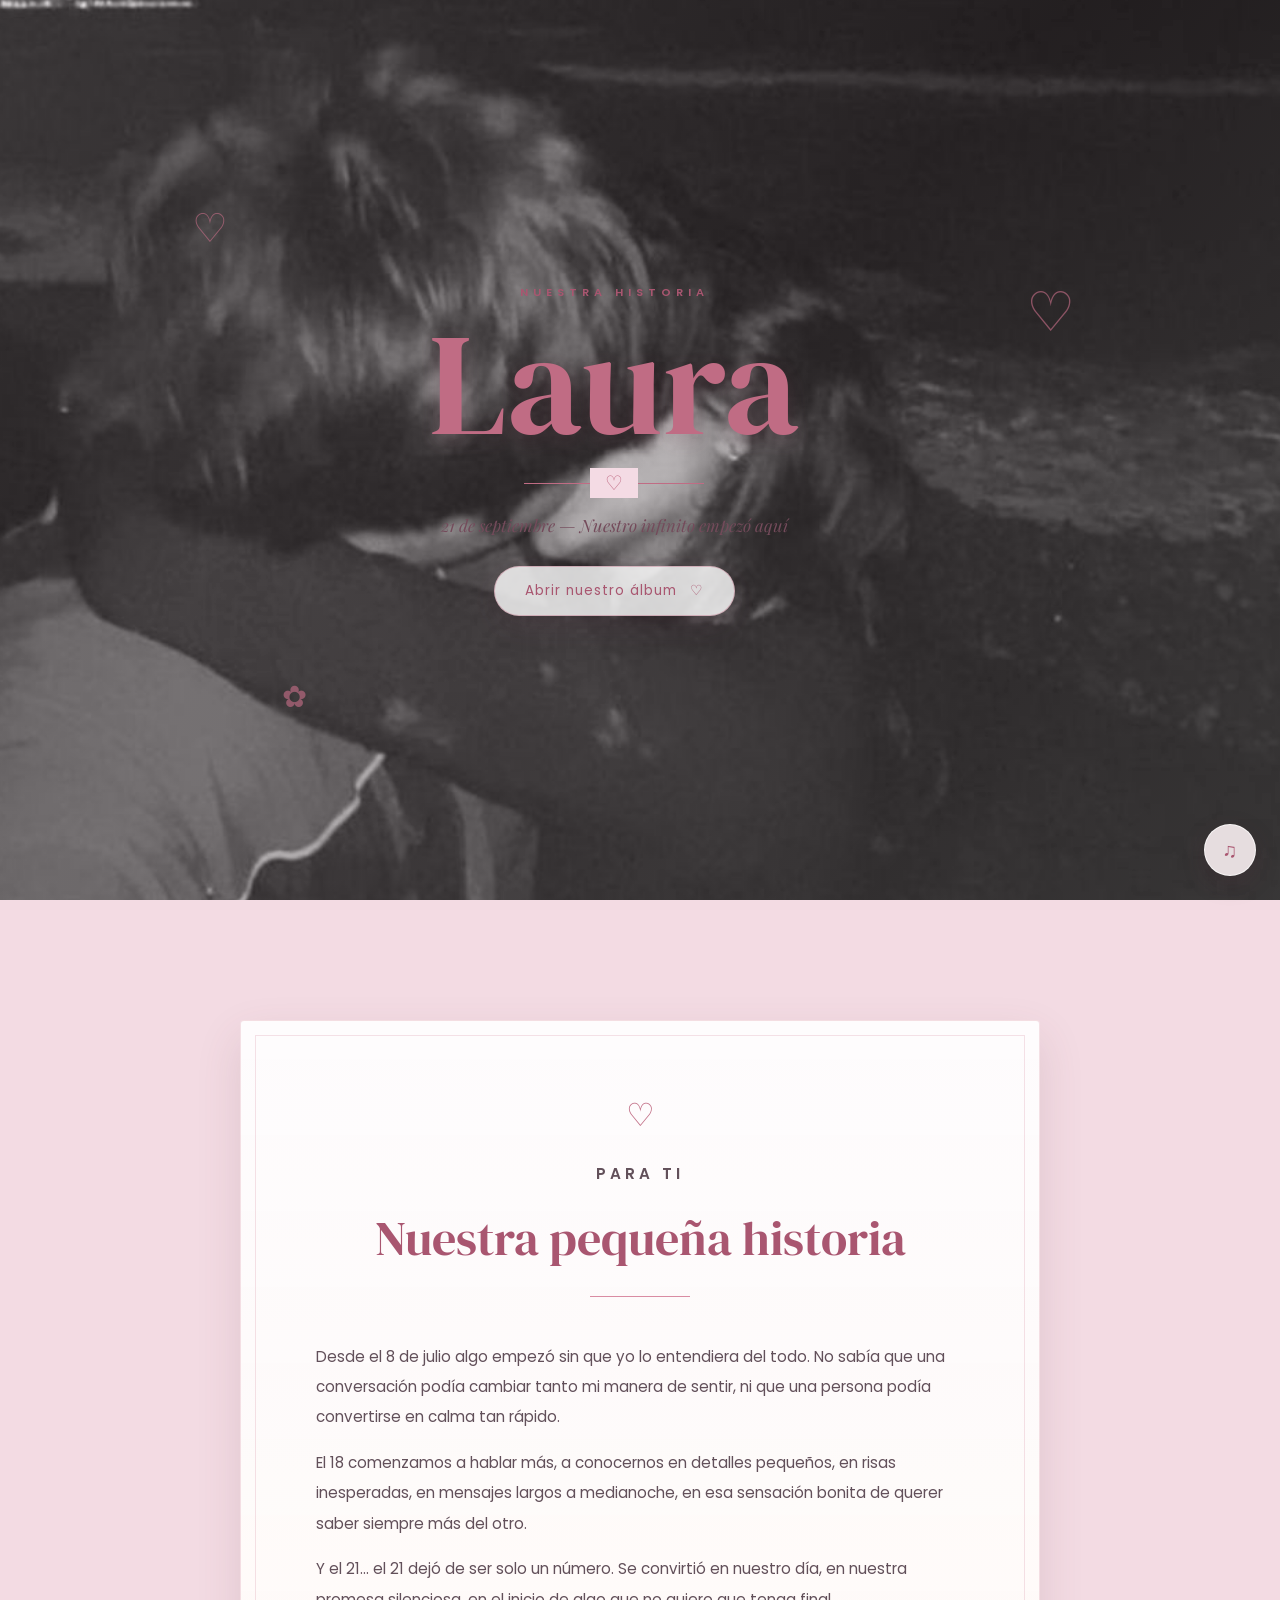
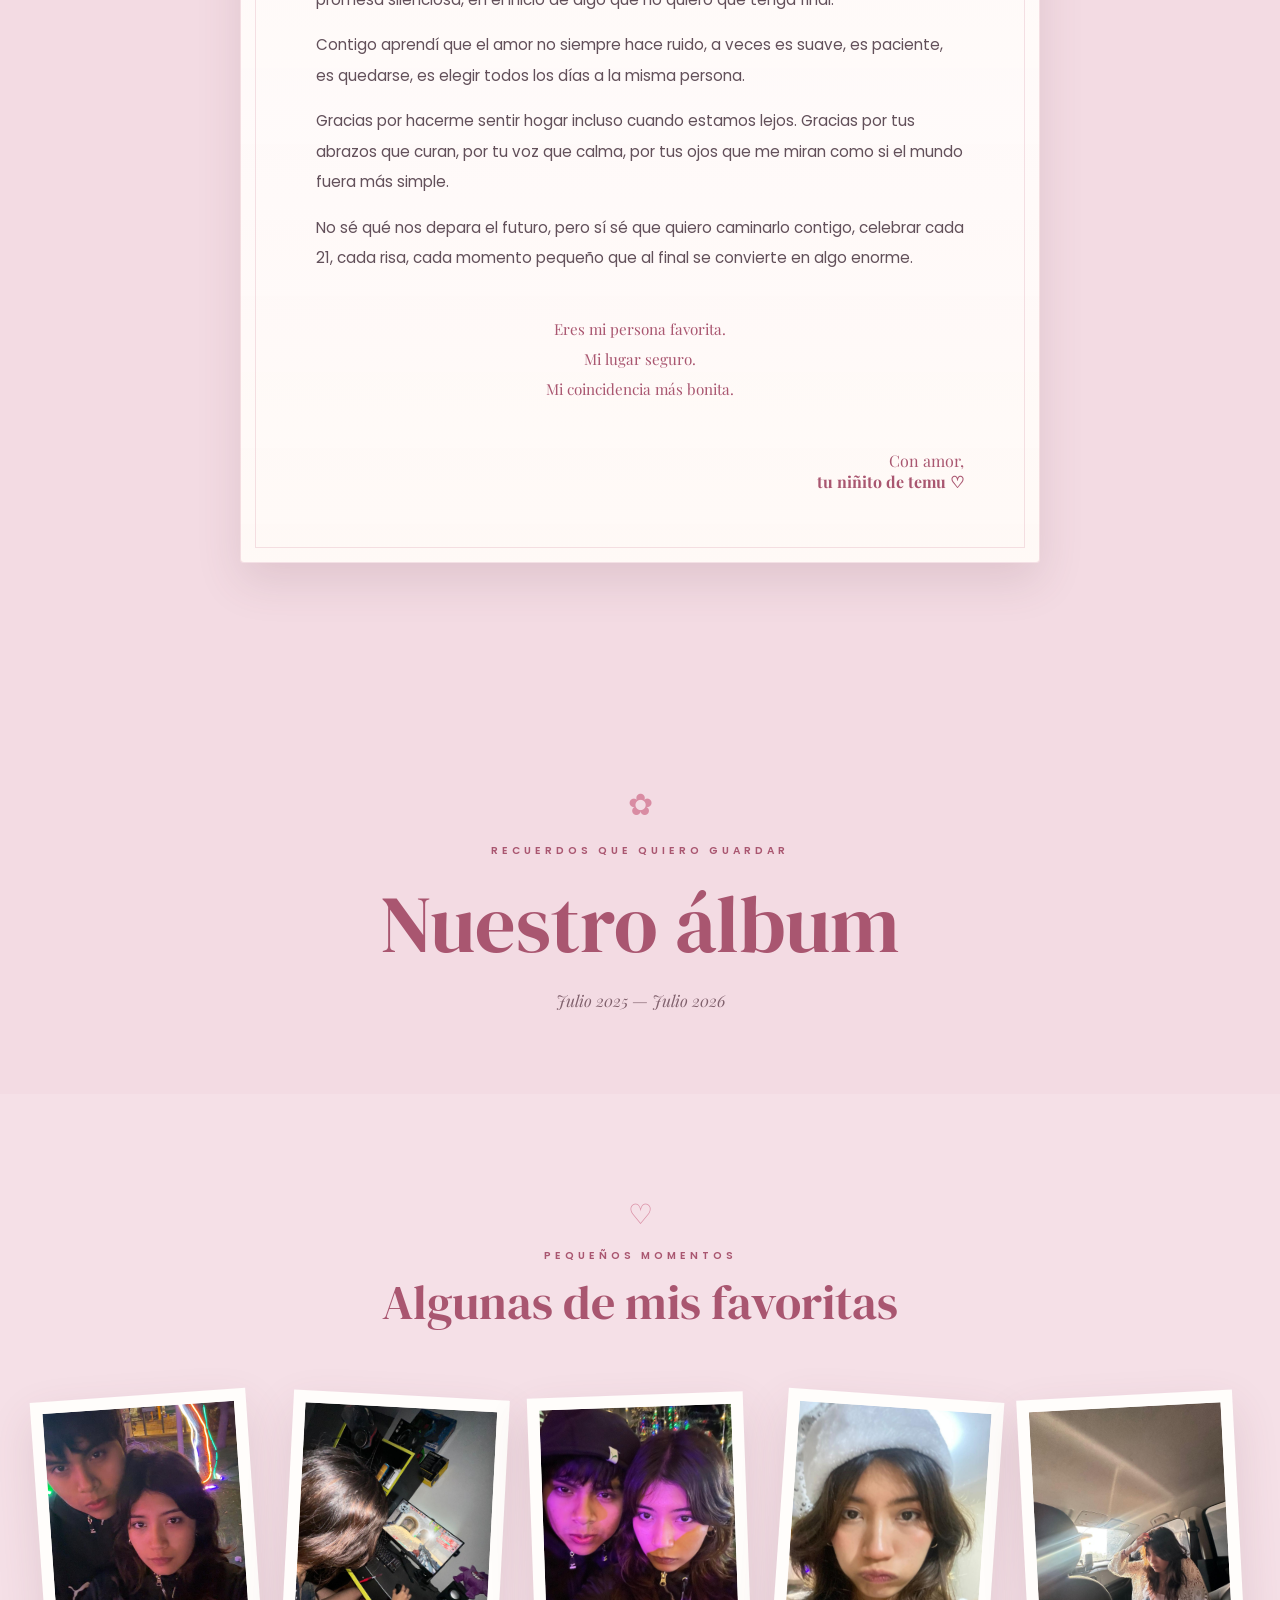
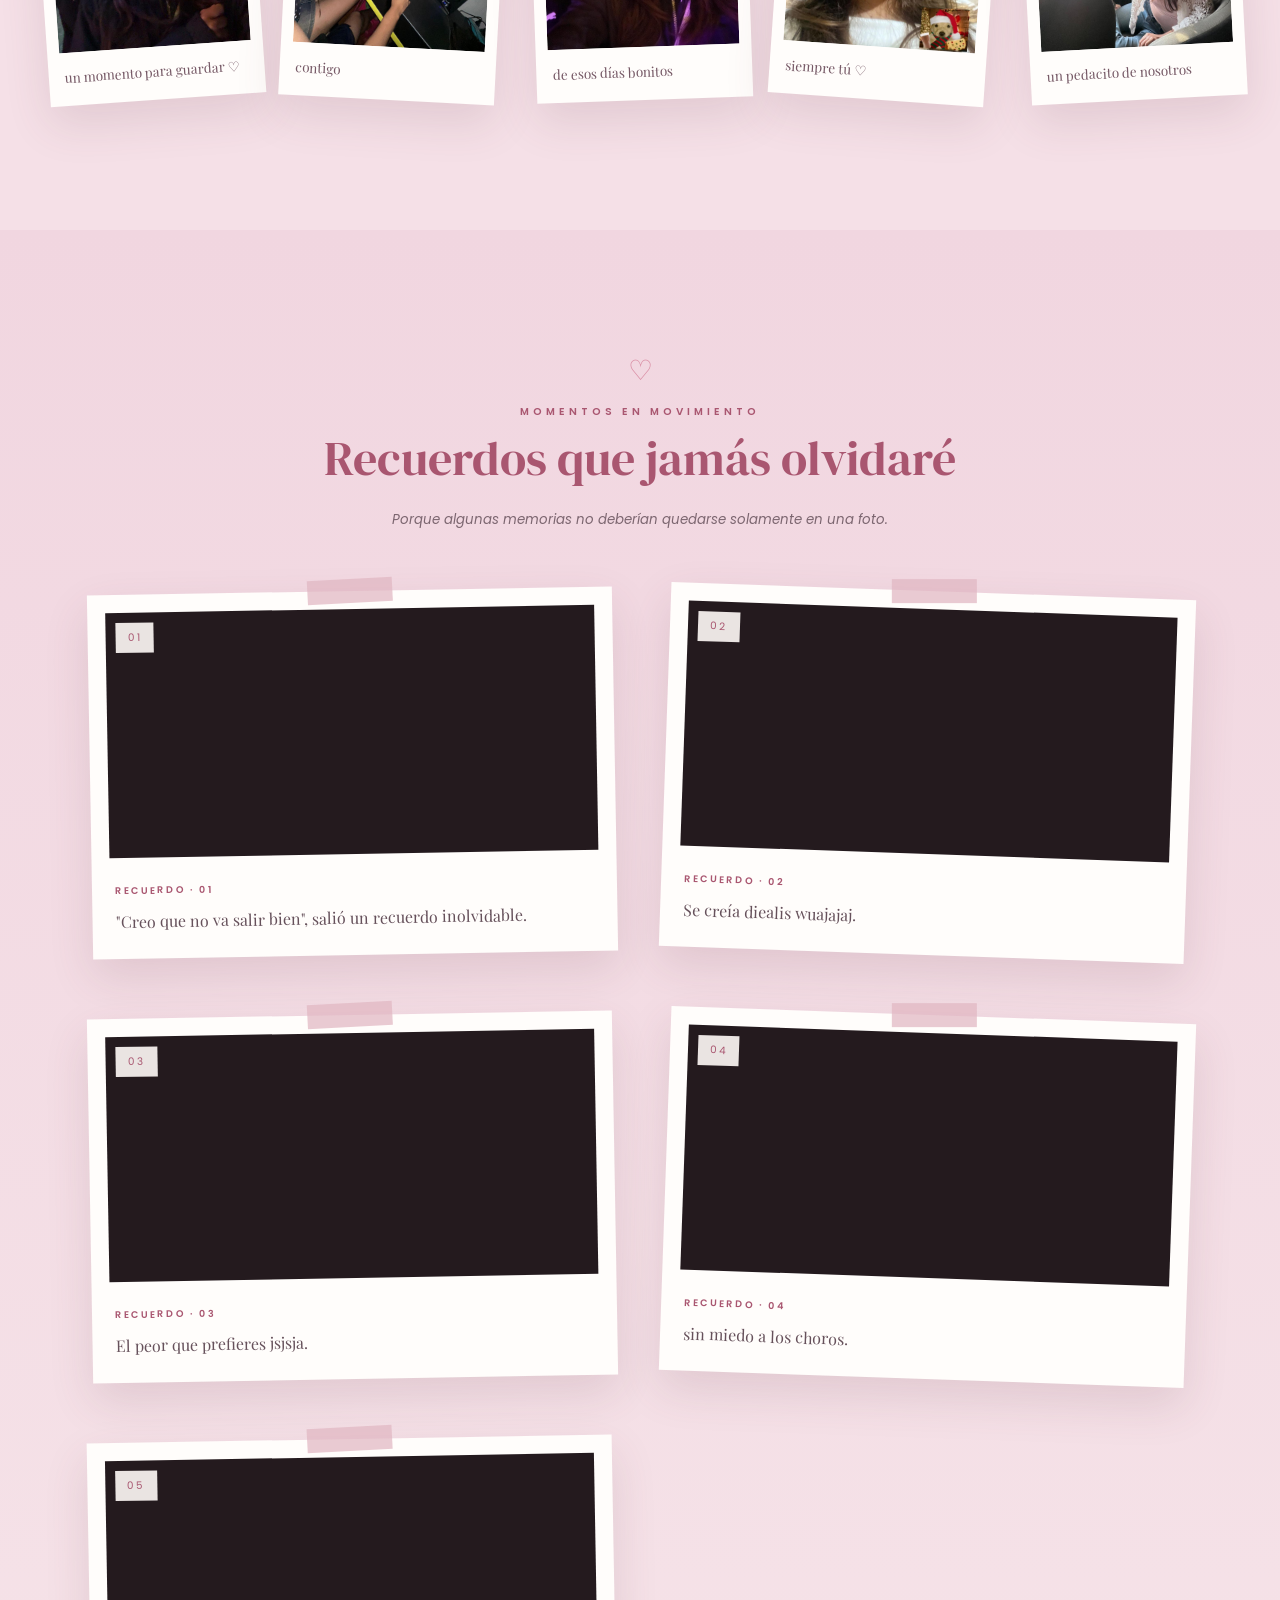
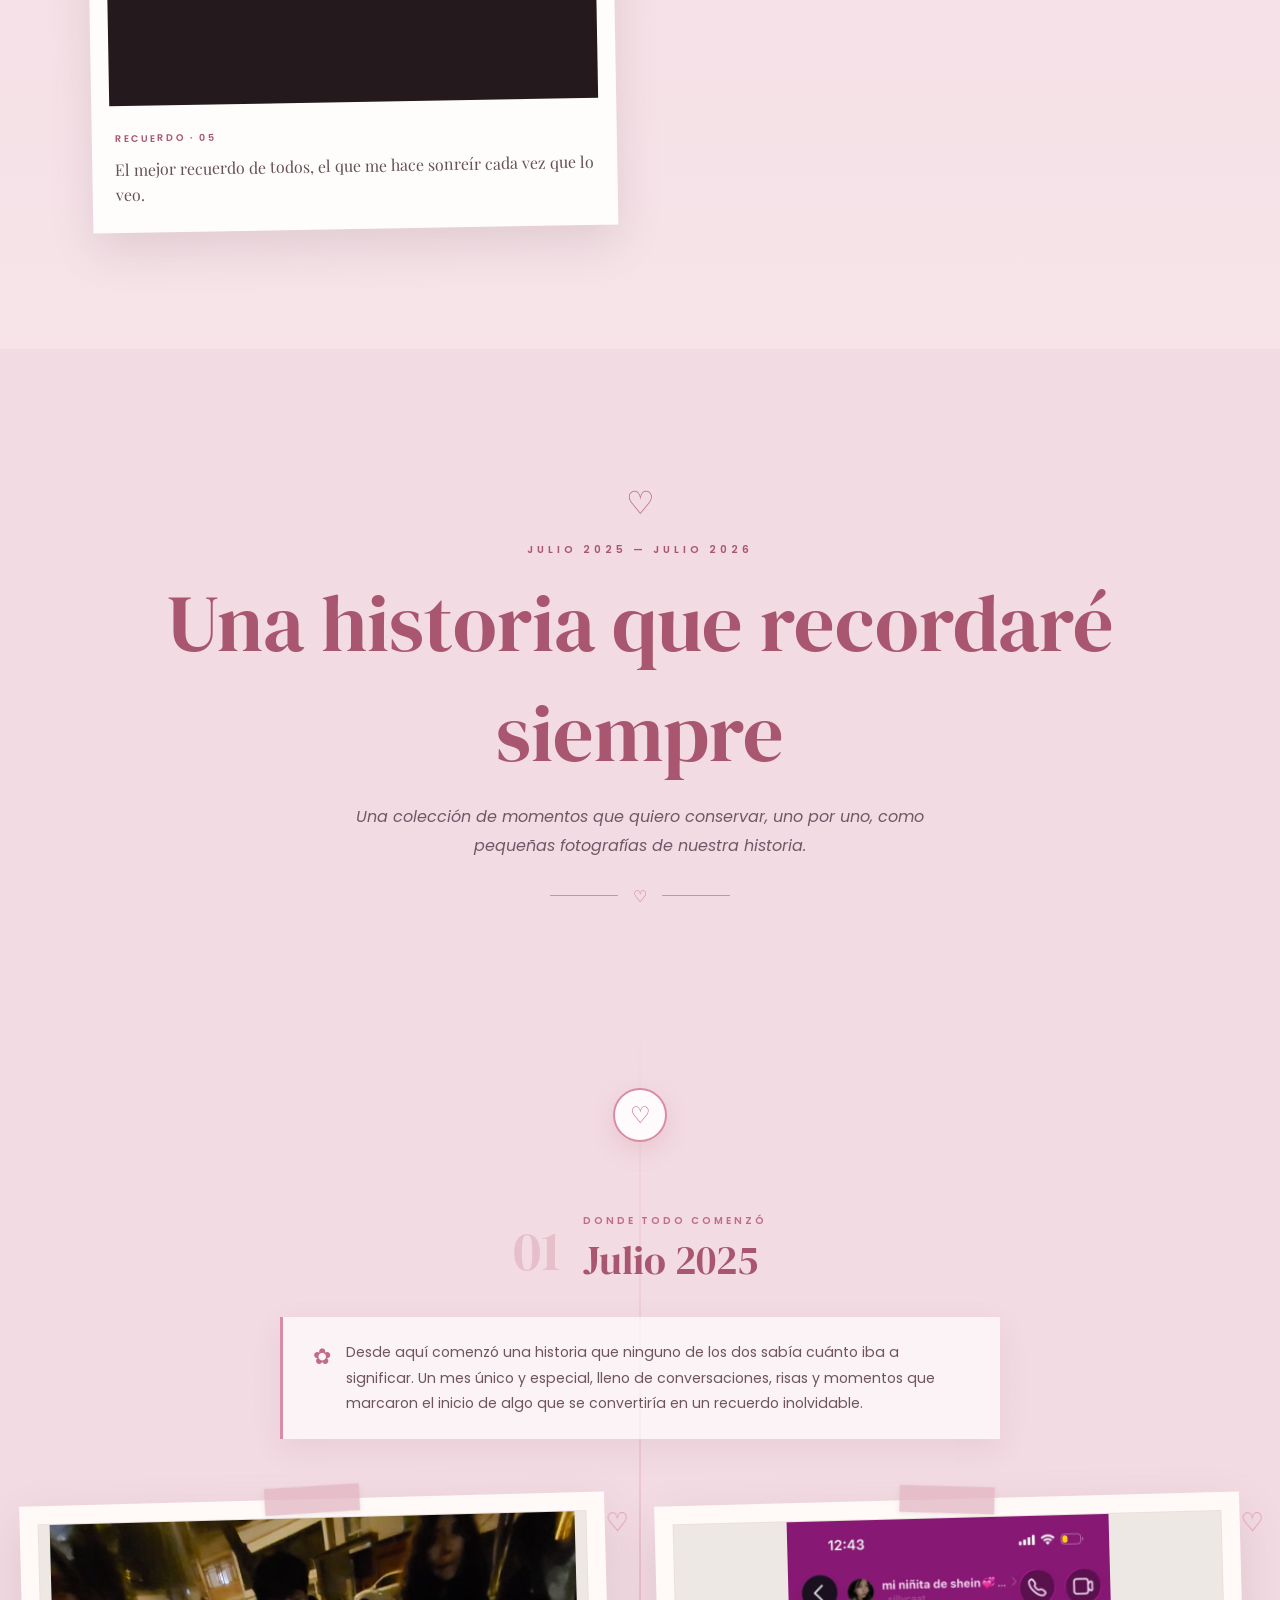
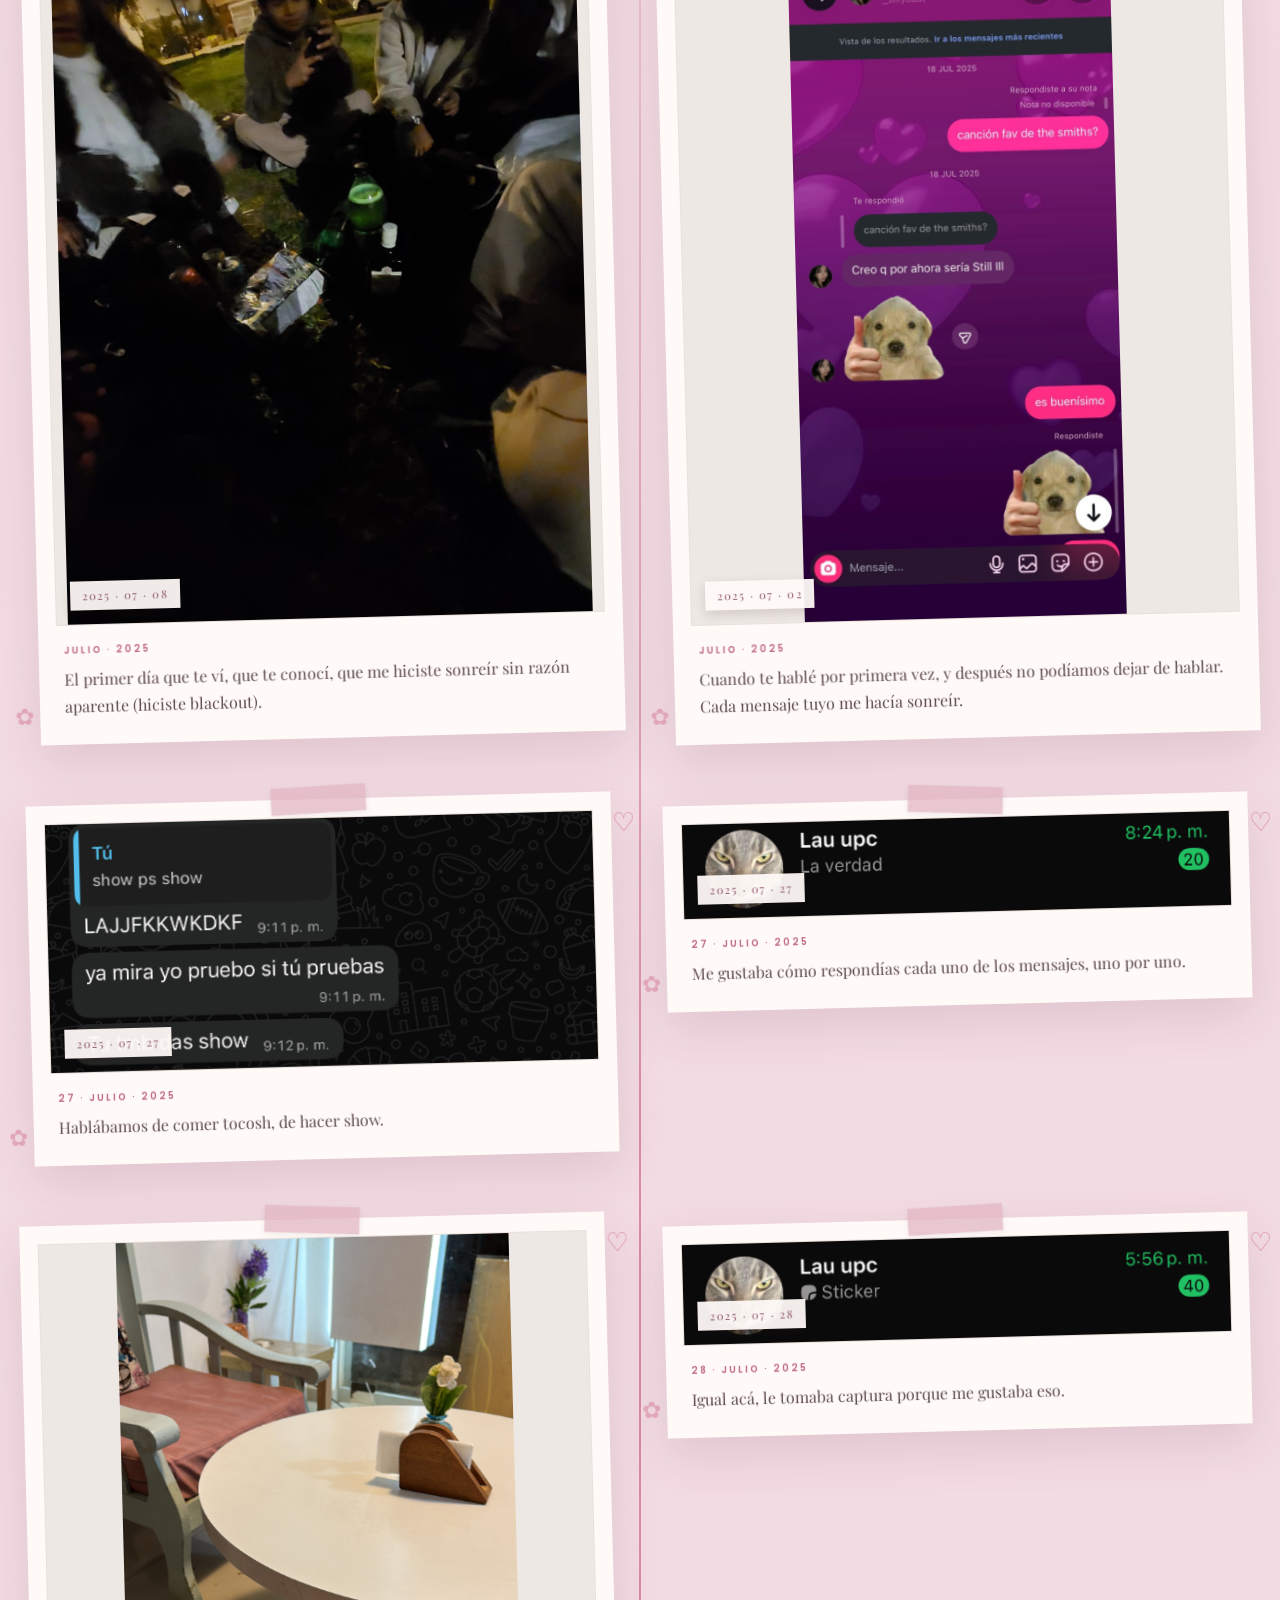
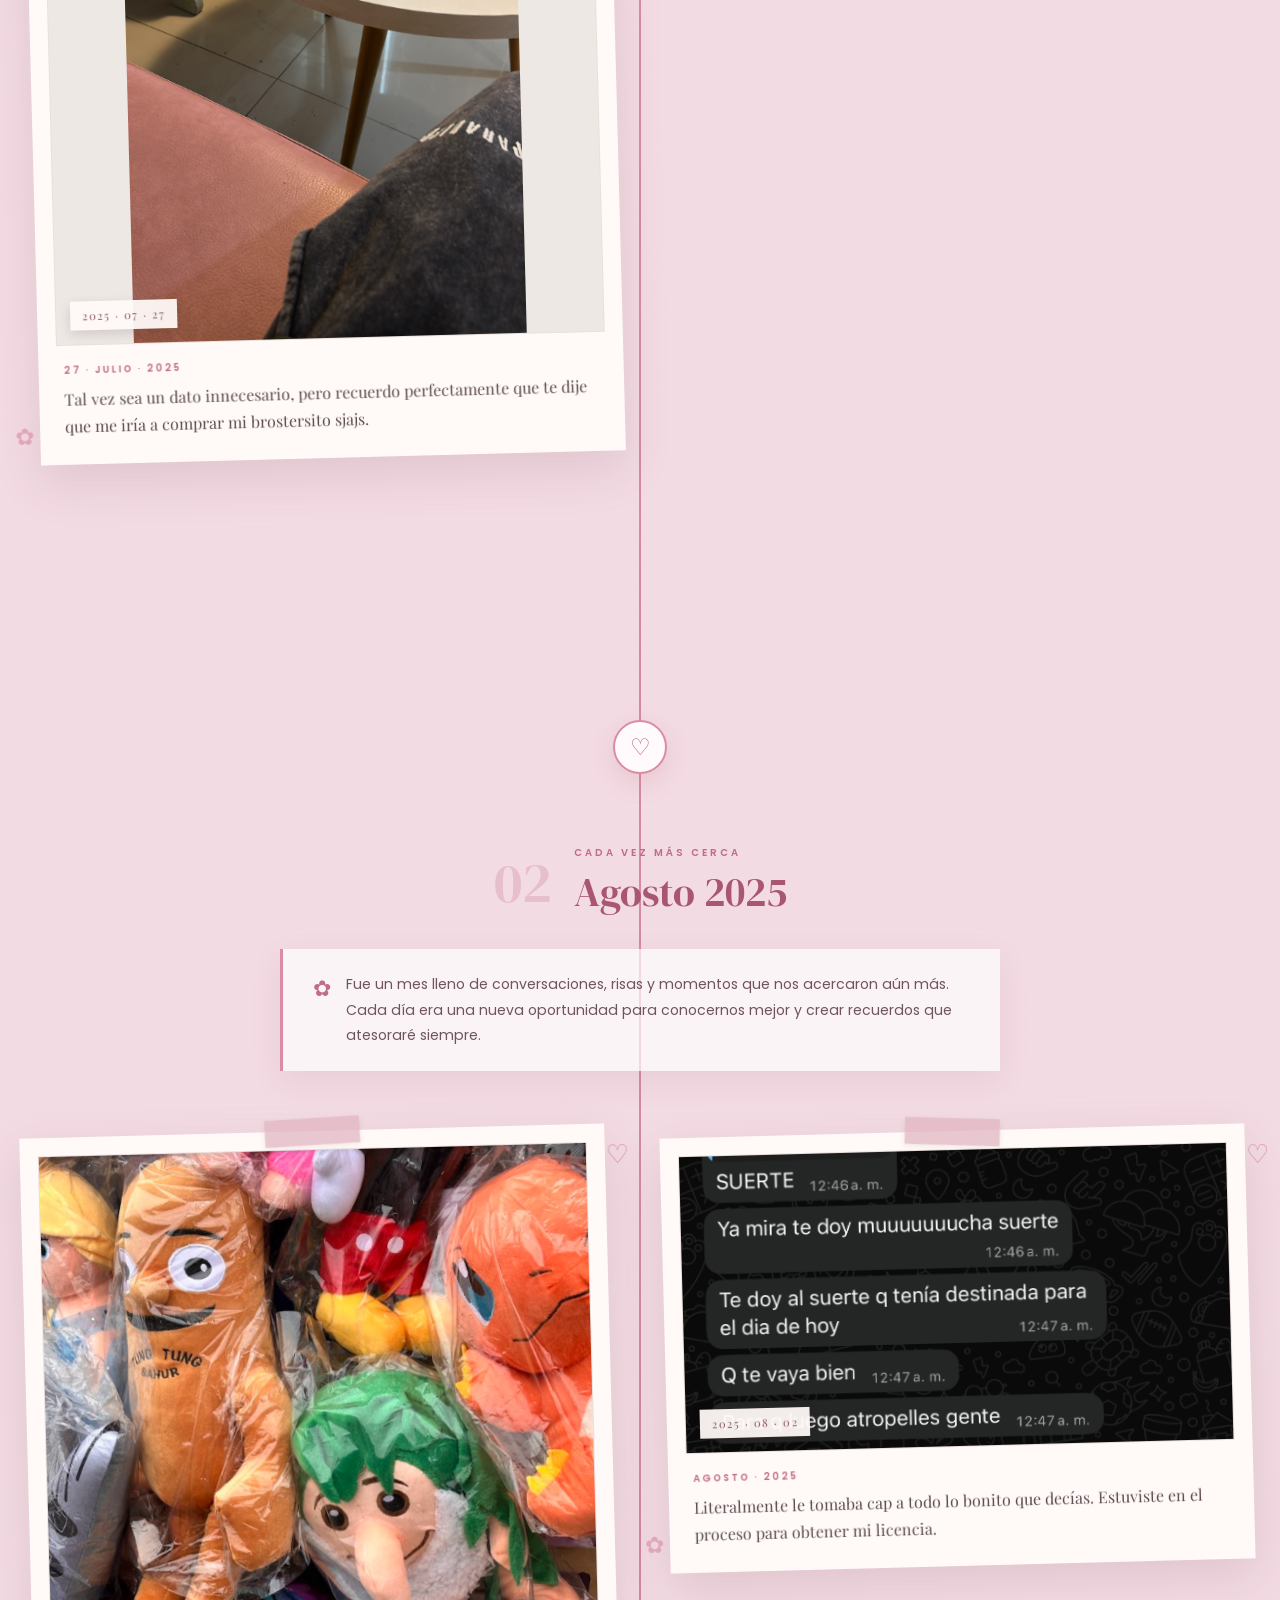
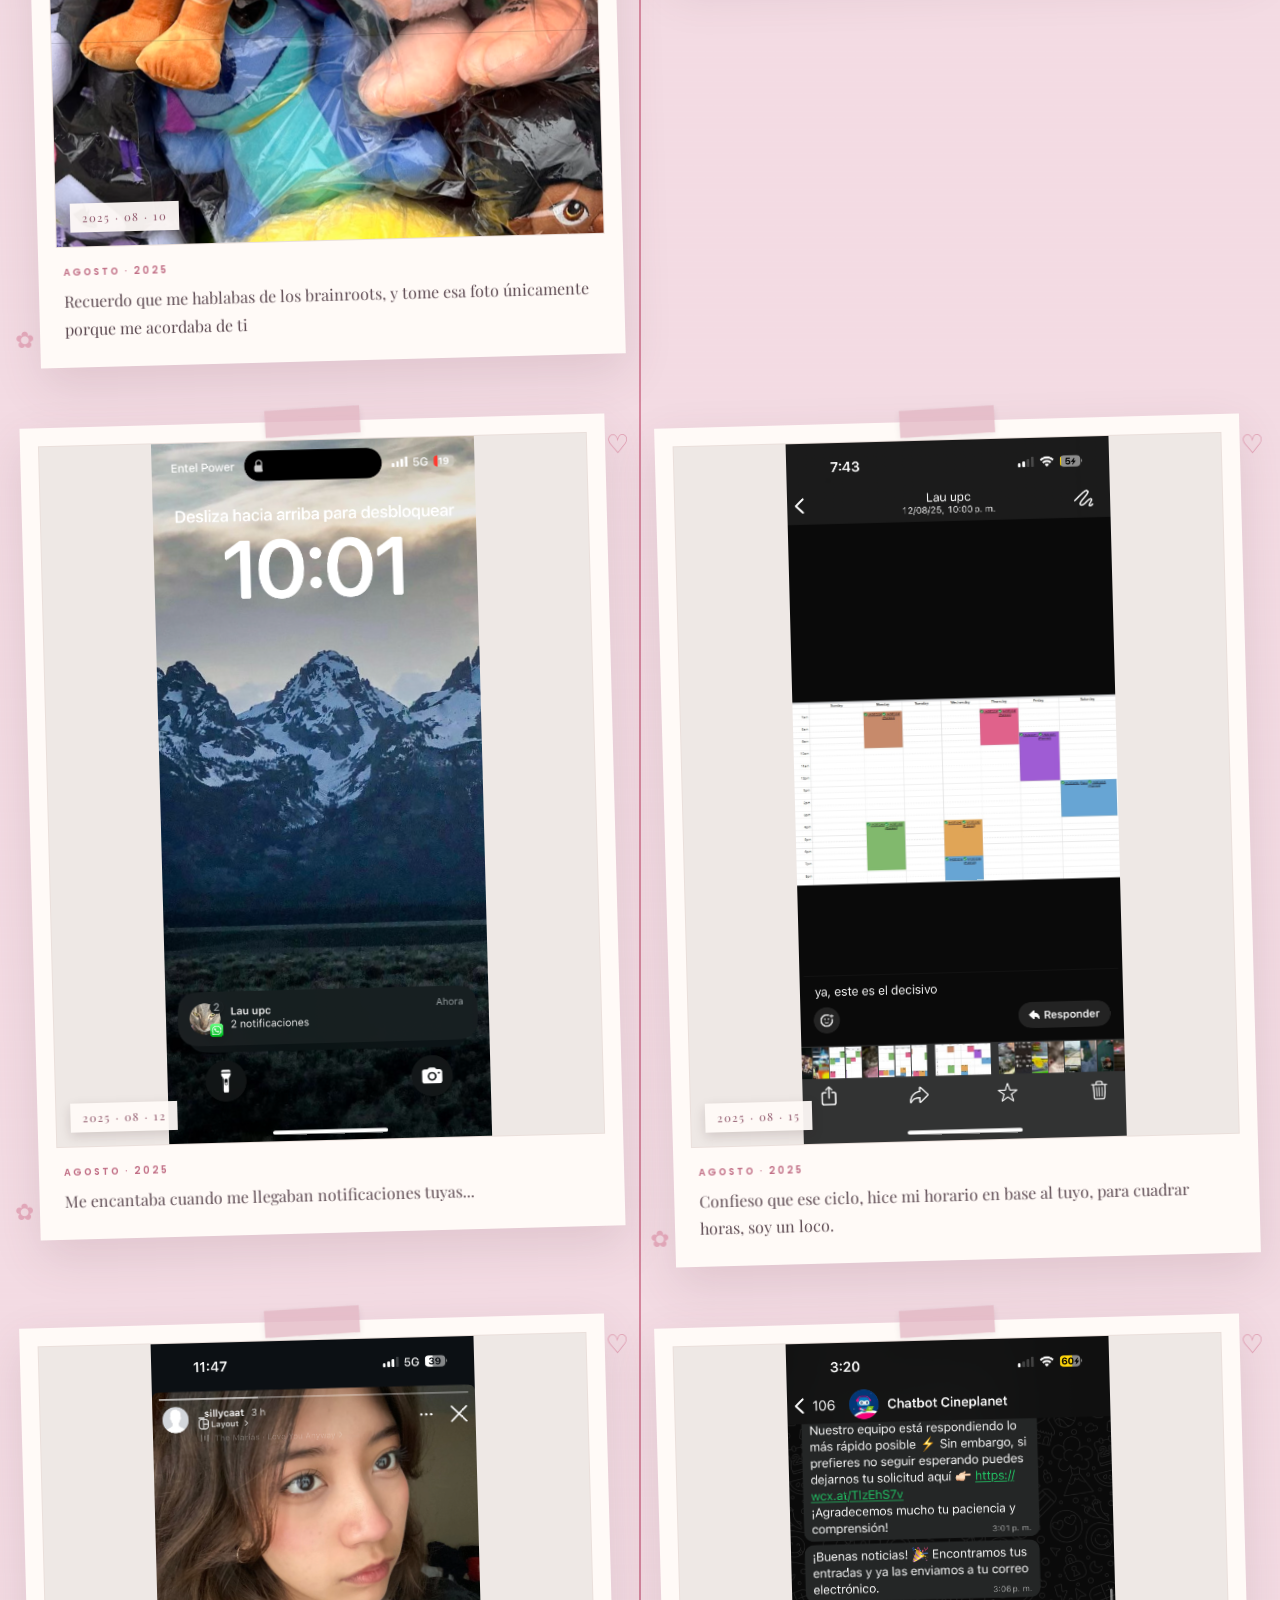
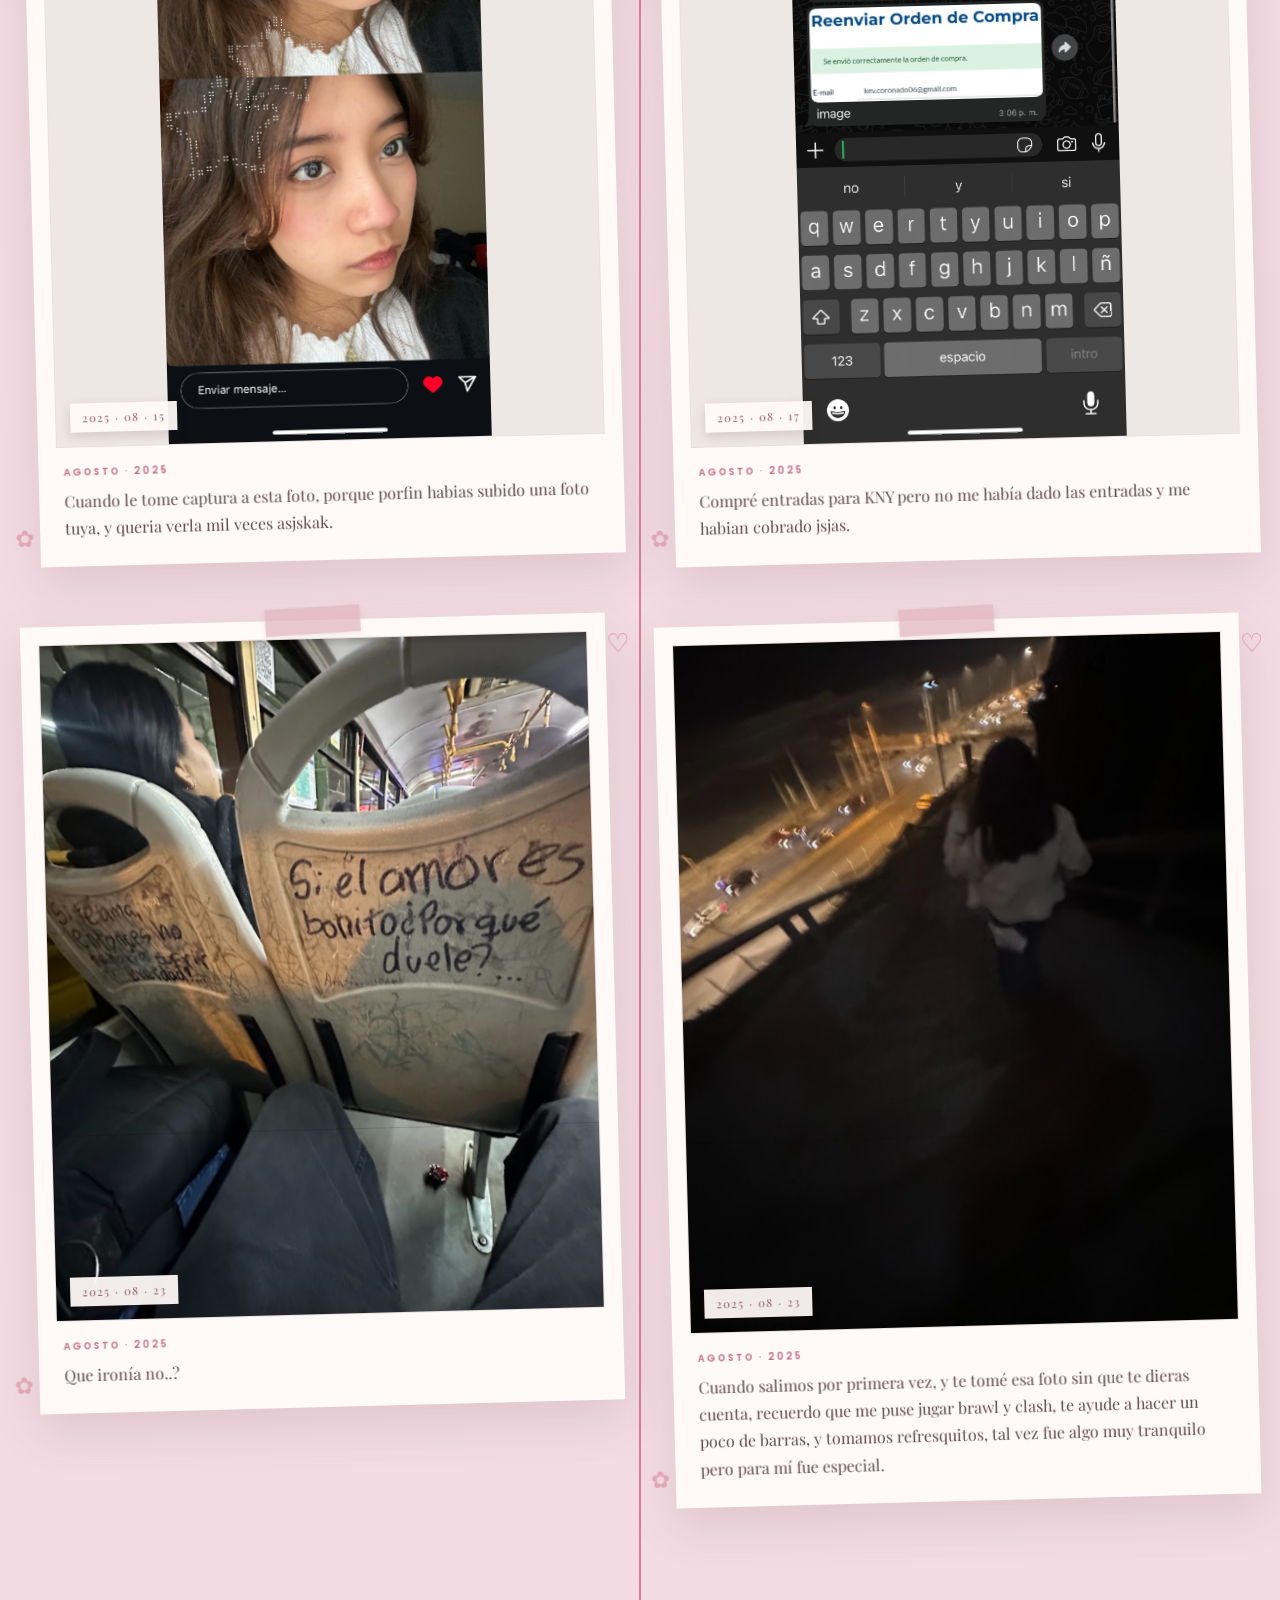
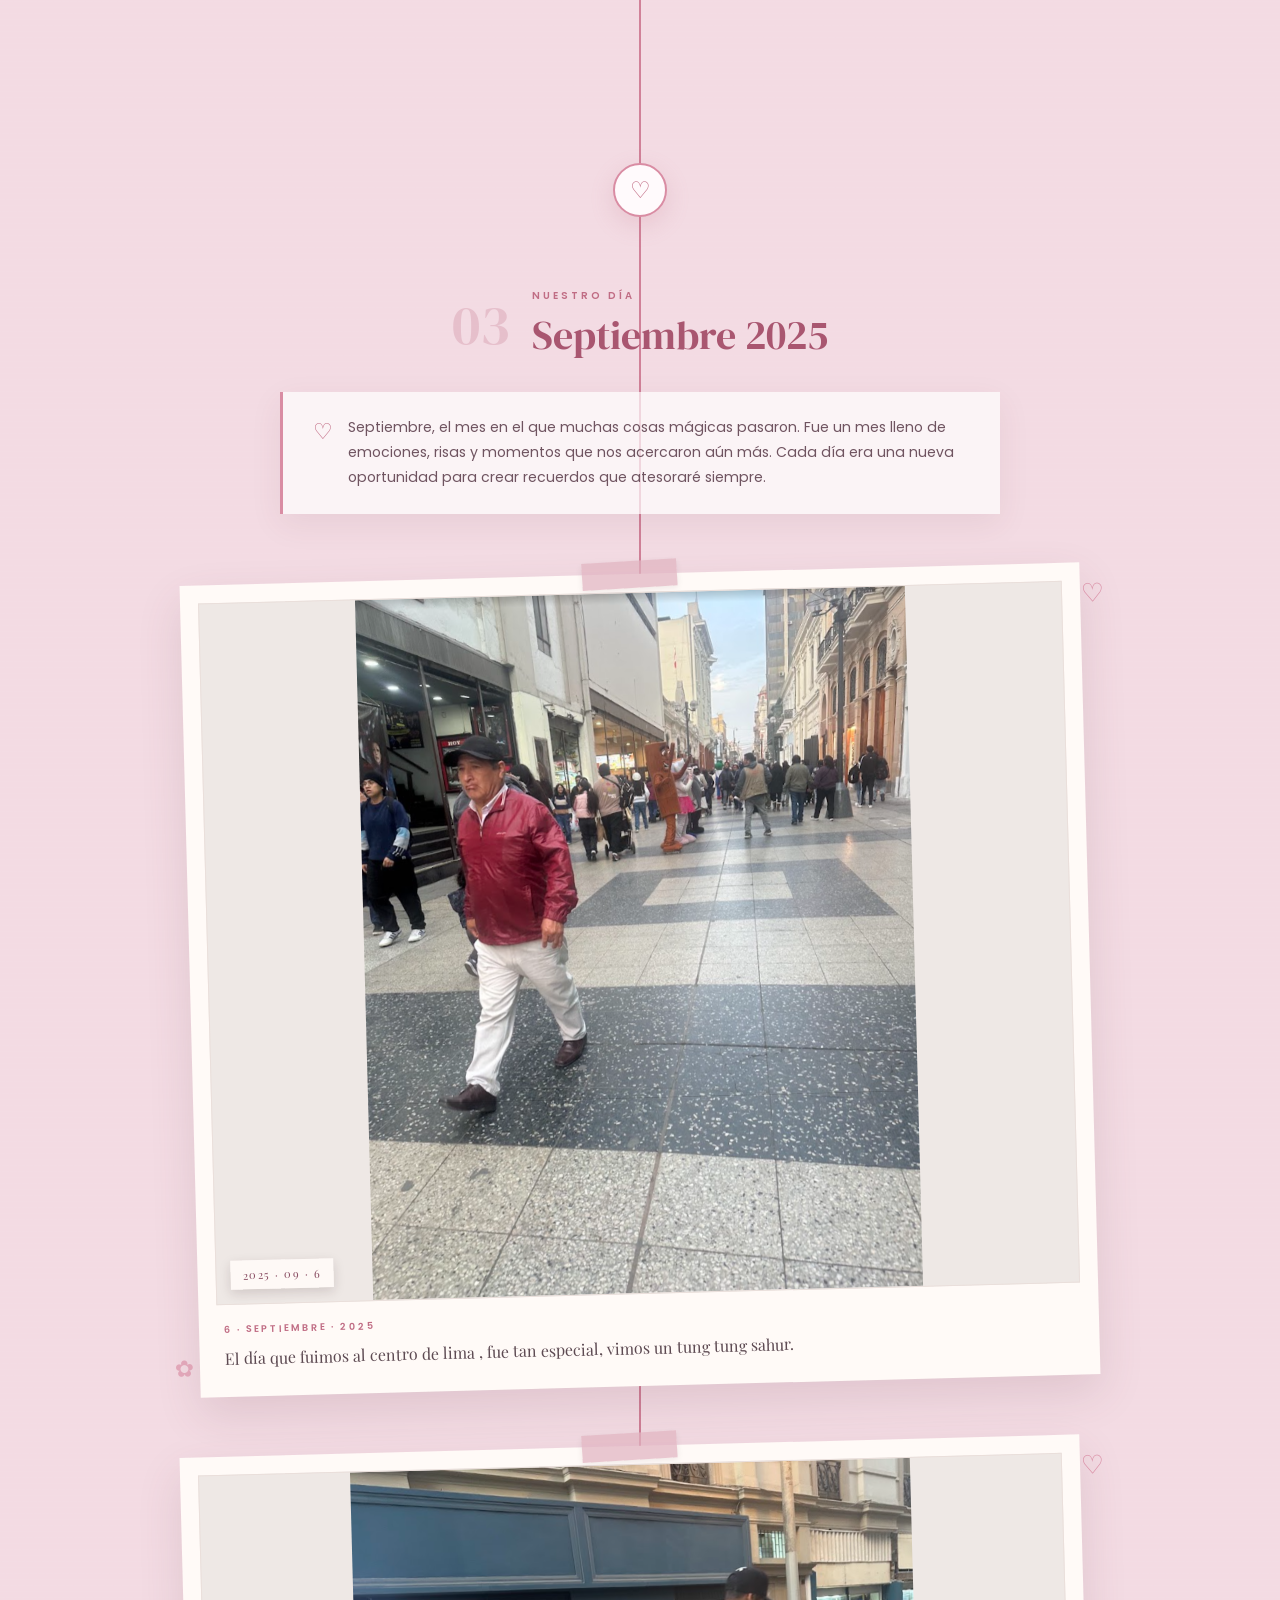
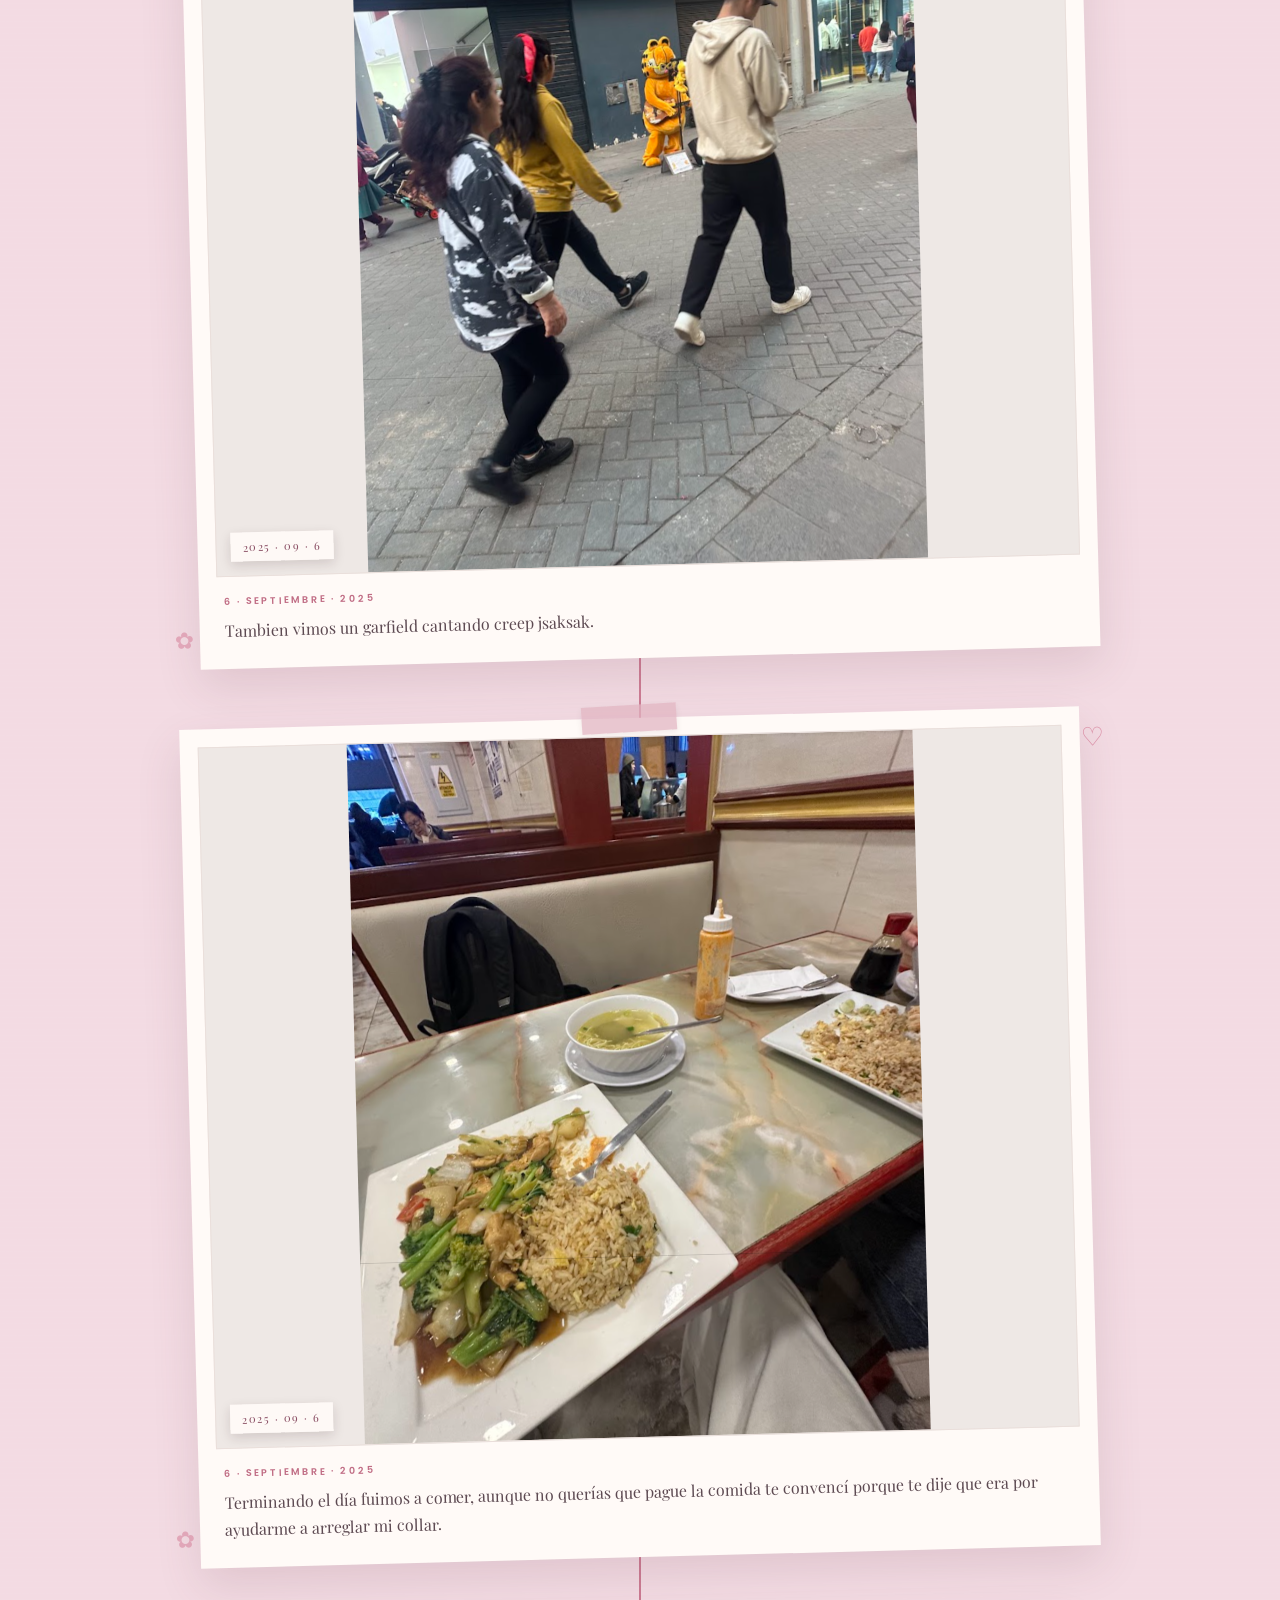
==== commit 1a8c8e7b: "wa:wq" ====
--- a/index.html
+++ b/index.html
@@ -875,7 +875,7 @@
 
                         <div class="memory-photo">
 
-                            <img src="img/2025-08-12.png"
+                            <img src="img/2025-08-12.PNG"
                                  alt="Agosto 2025">
 
                             <span class="photo-date">
@@ -904,7 +904,7 @@
 
                         <div class="memory-photo">
 
-                            <img src="img/2025-08-15.png"
+                            <img src="img/2025-08-15.PNG"
                                  alt="Agosto 2025">
 
                             <span class="photo-date">
@@ -933,7 +933,7 @@
 
                         <div class="memory-photo">
 
-                            <img src="img/2025-08-15 (2).png"
+                            <img src="img/2025-08-15 (2).PNG"
                                  alt="Agosto 2025">
 
                             <span class="photo-date">
@@ -962,7 +962,7 @@
 
                         <div class="memory-photo">
 
-                            <img src="img/2025-08-17.png"
+                            <img src="img/2025-08-17.PNG"
                                  alt="Agosto 2025">
 
                             <span class="photo-date">
@@ -1215,7 +1215,7 @@
 
                         <div class="memory-photo">
 
-                            <img src="img/2025-09-6 (5).png"
+                            <img src="img/2025-09-6 (5).PNG"
                                  alt="Septiembre 2025">
 
                             <span class="photo-date">
@@ -1332,7 +1332,7 @@
 
                         <div class="memory-photo">
 
-                            <img src="img/2025-09-9 (2).png"
+                            <img src="img/2025-09-9 (2).PNG"
                                  alt="Septiembre 2025">
 
                             <span class="photo-date">
@@ -1653,7 +1653,7 @@
 
                         <div class="memory-photo">
 
-                            <img src="img/2025-09-17.png"
+                            <img src="img/2025-09-17.PNG"
                                  alt="Septiembre 2025">
 
                             <span class="photo-date">
@@ -1682,7 +1682,7 @@
 
                         <div class="memory-photo">
 
-                            <img src="img/2025-09-20 (2).png"
+                            <img src="img/2025-09-20 (2).PNG"
                                  alt="Septiembre 2025">
 
                             <span class="photo-date">
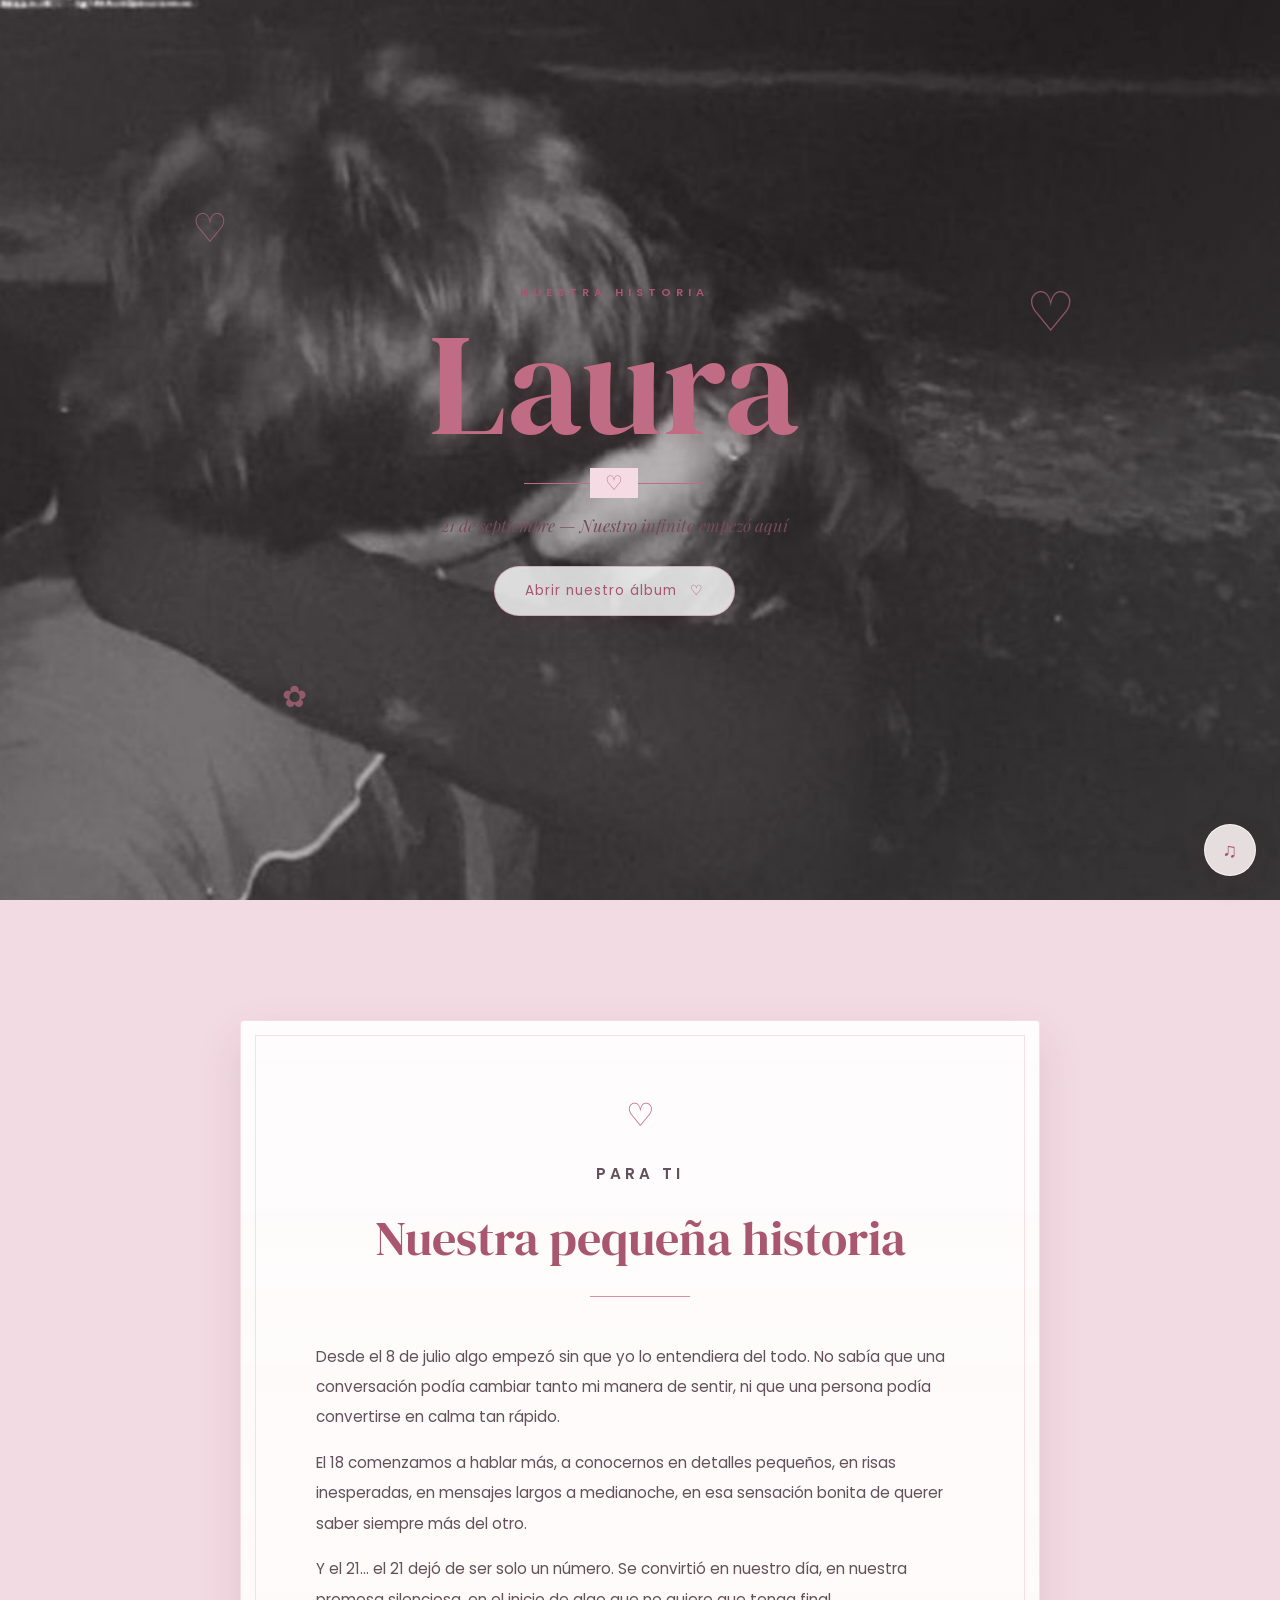
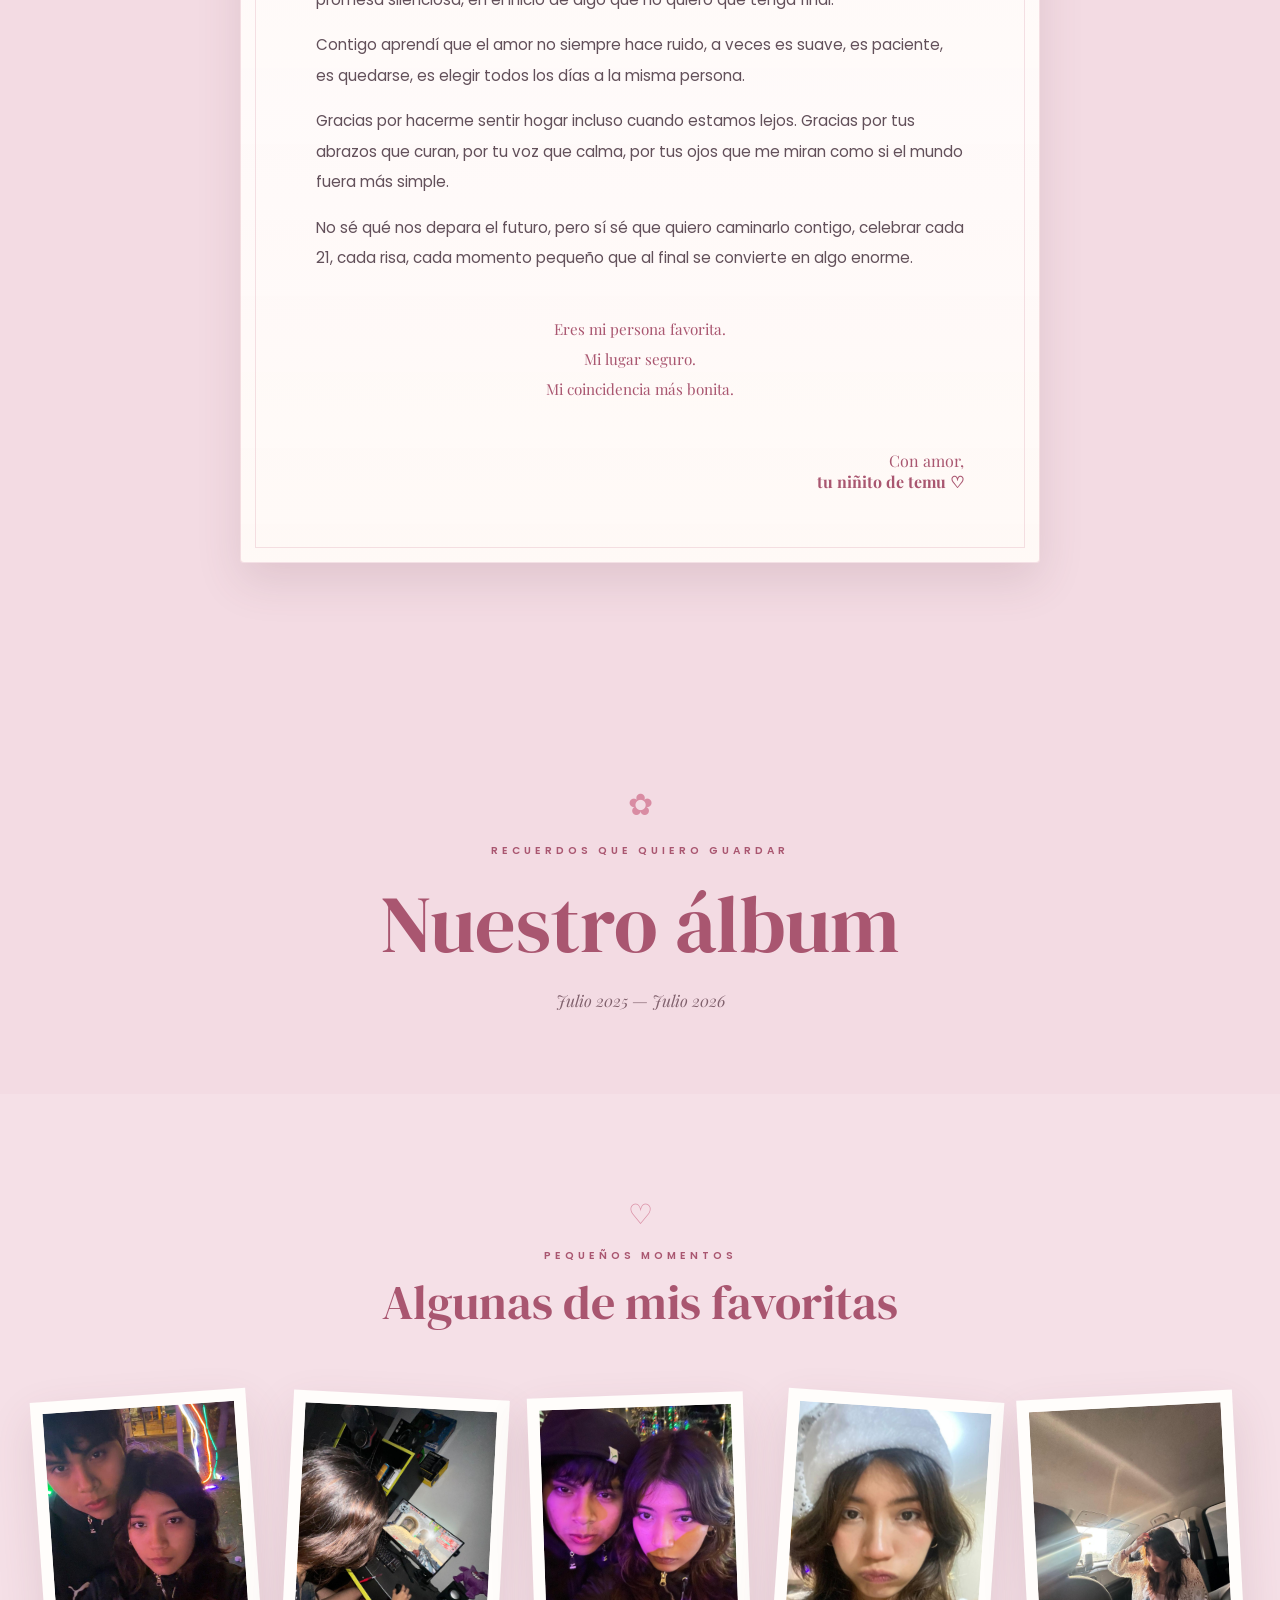
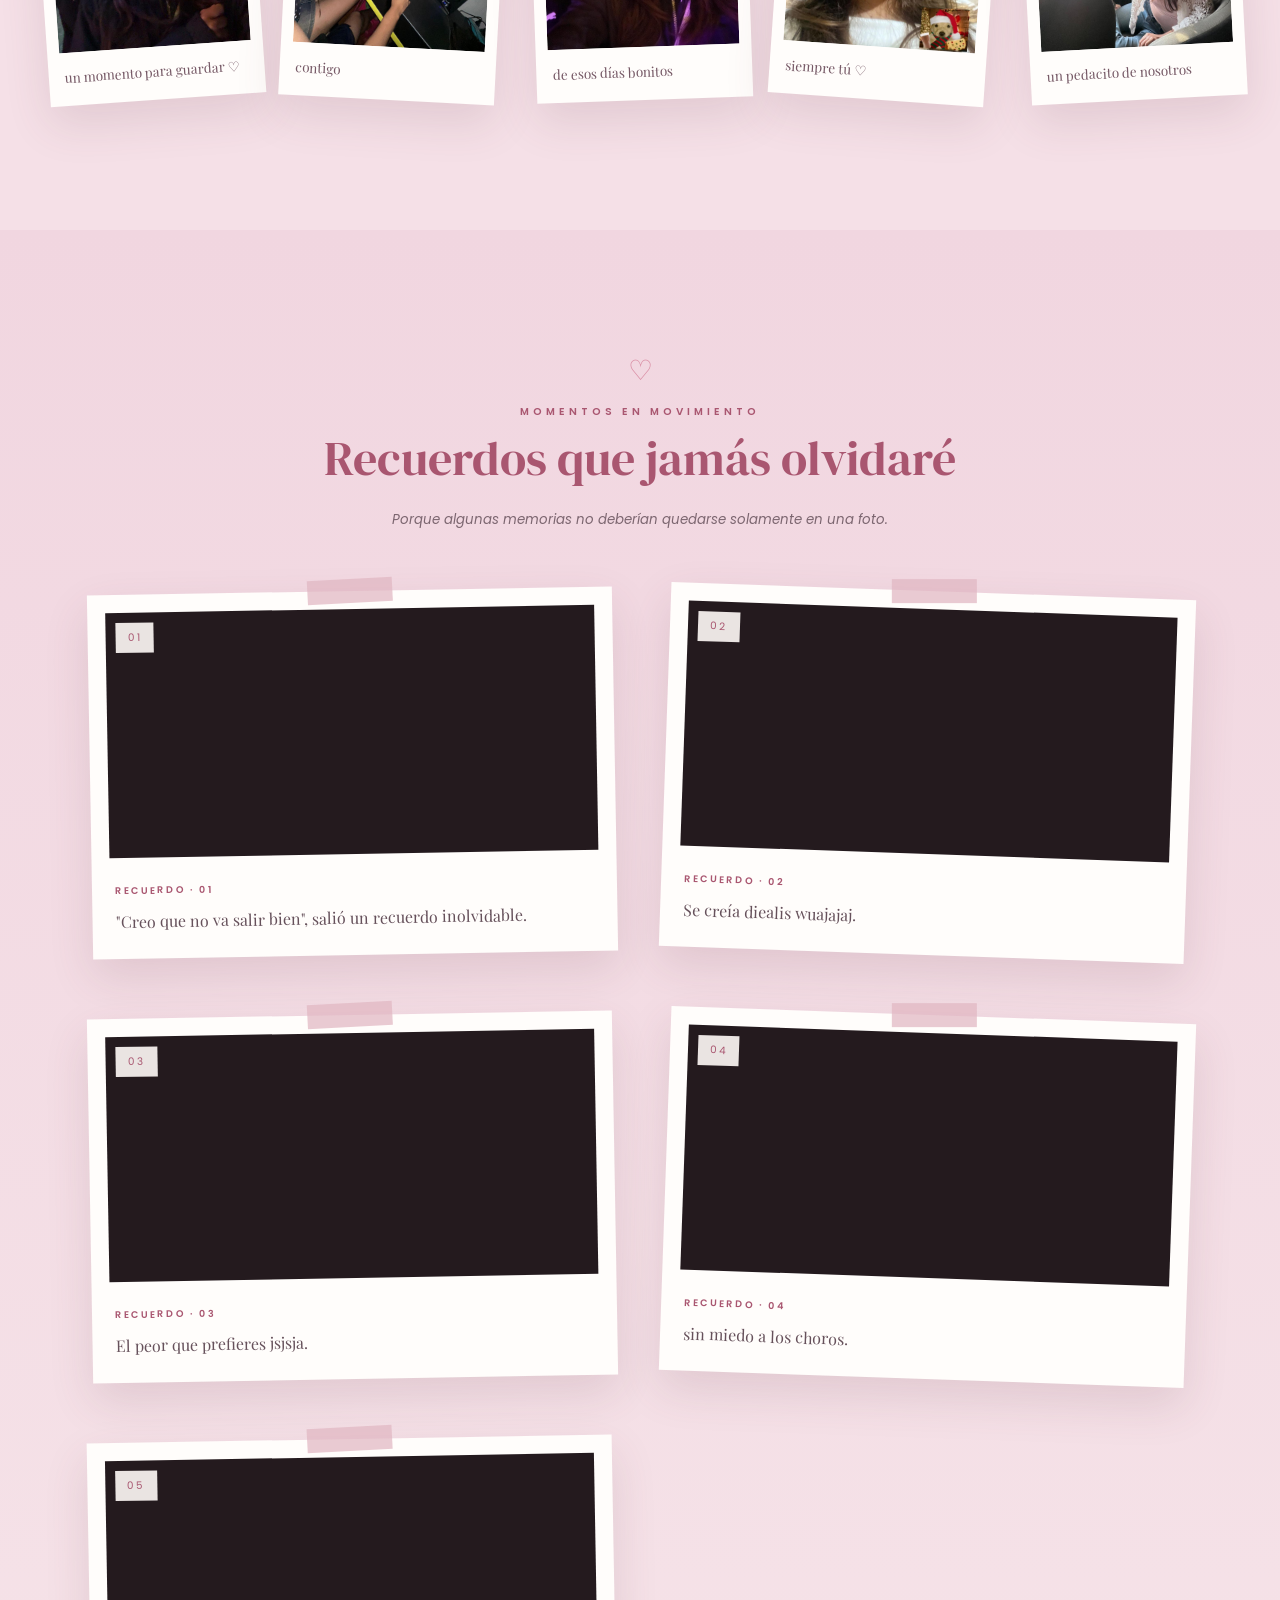
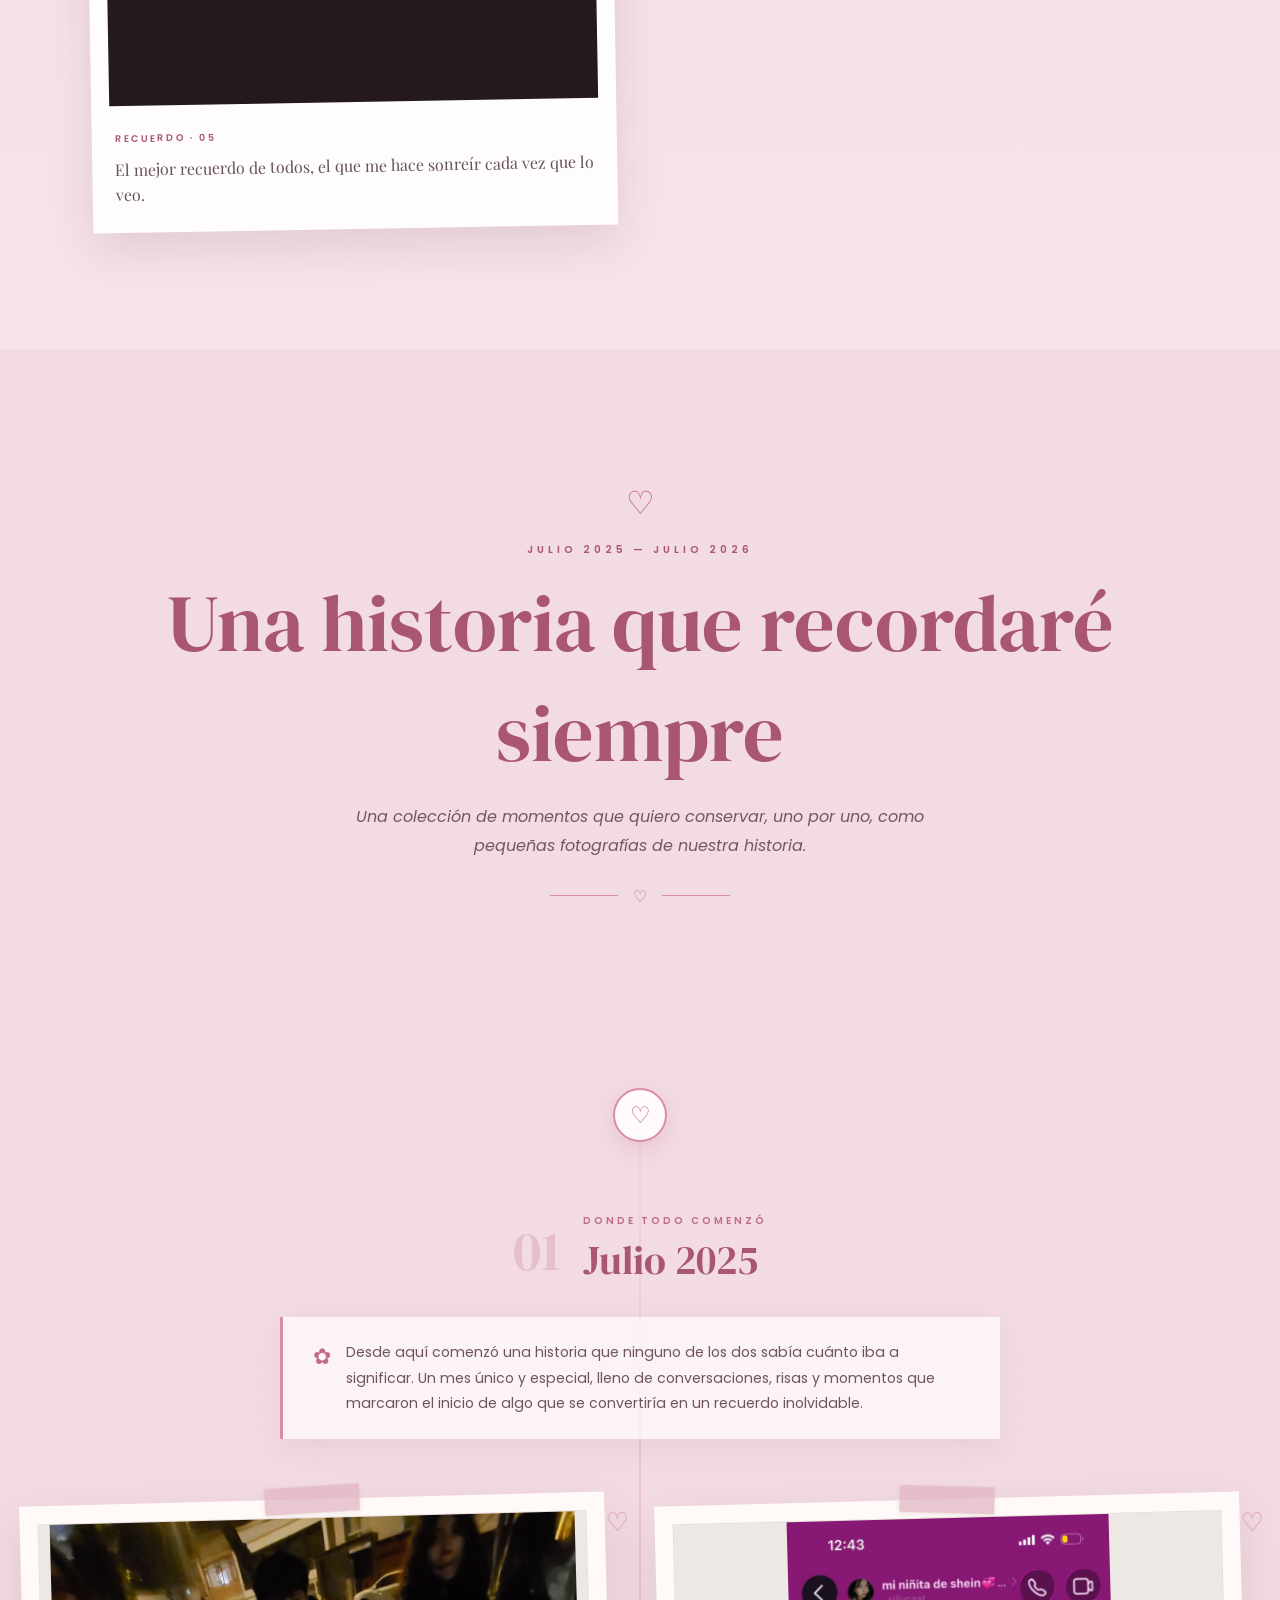
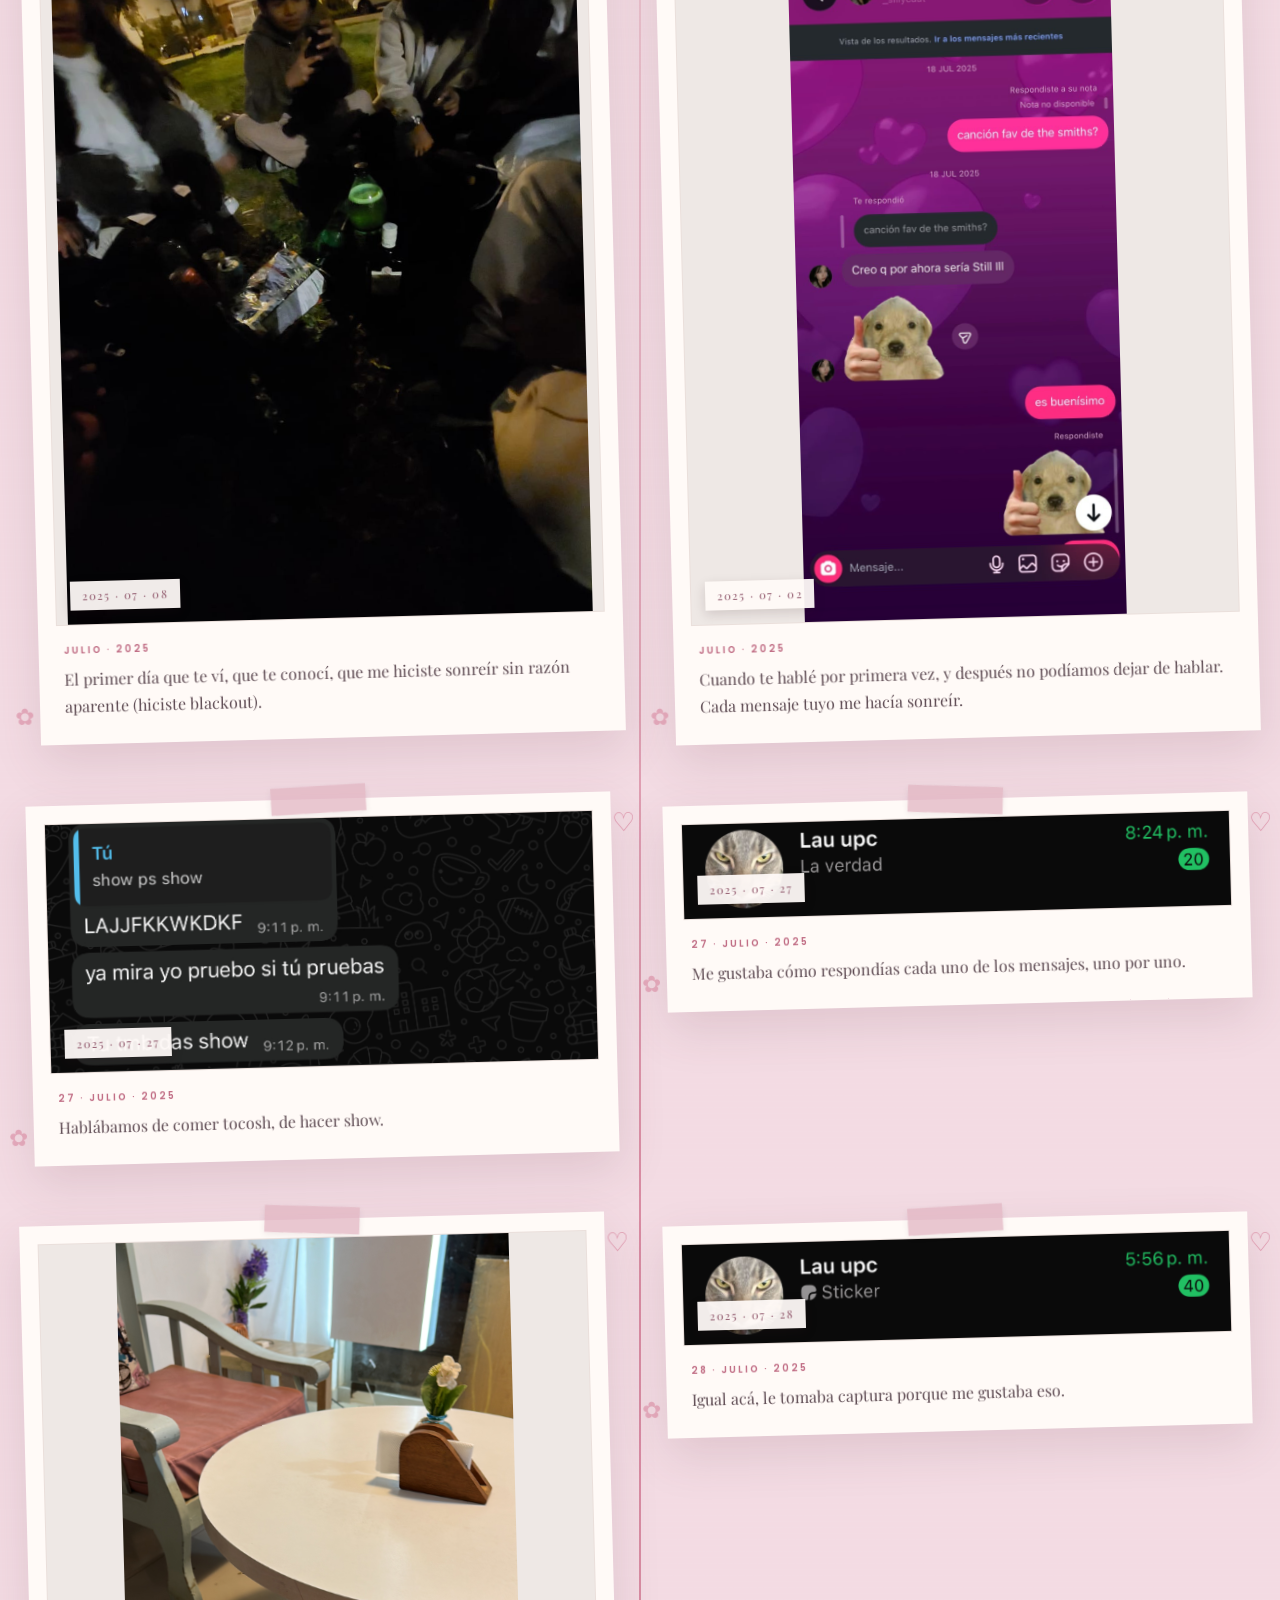
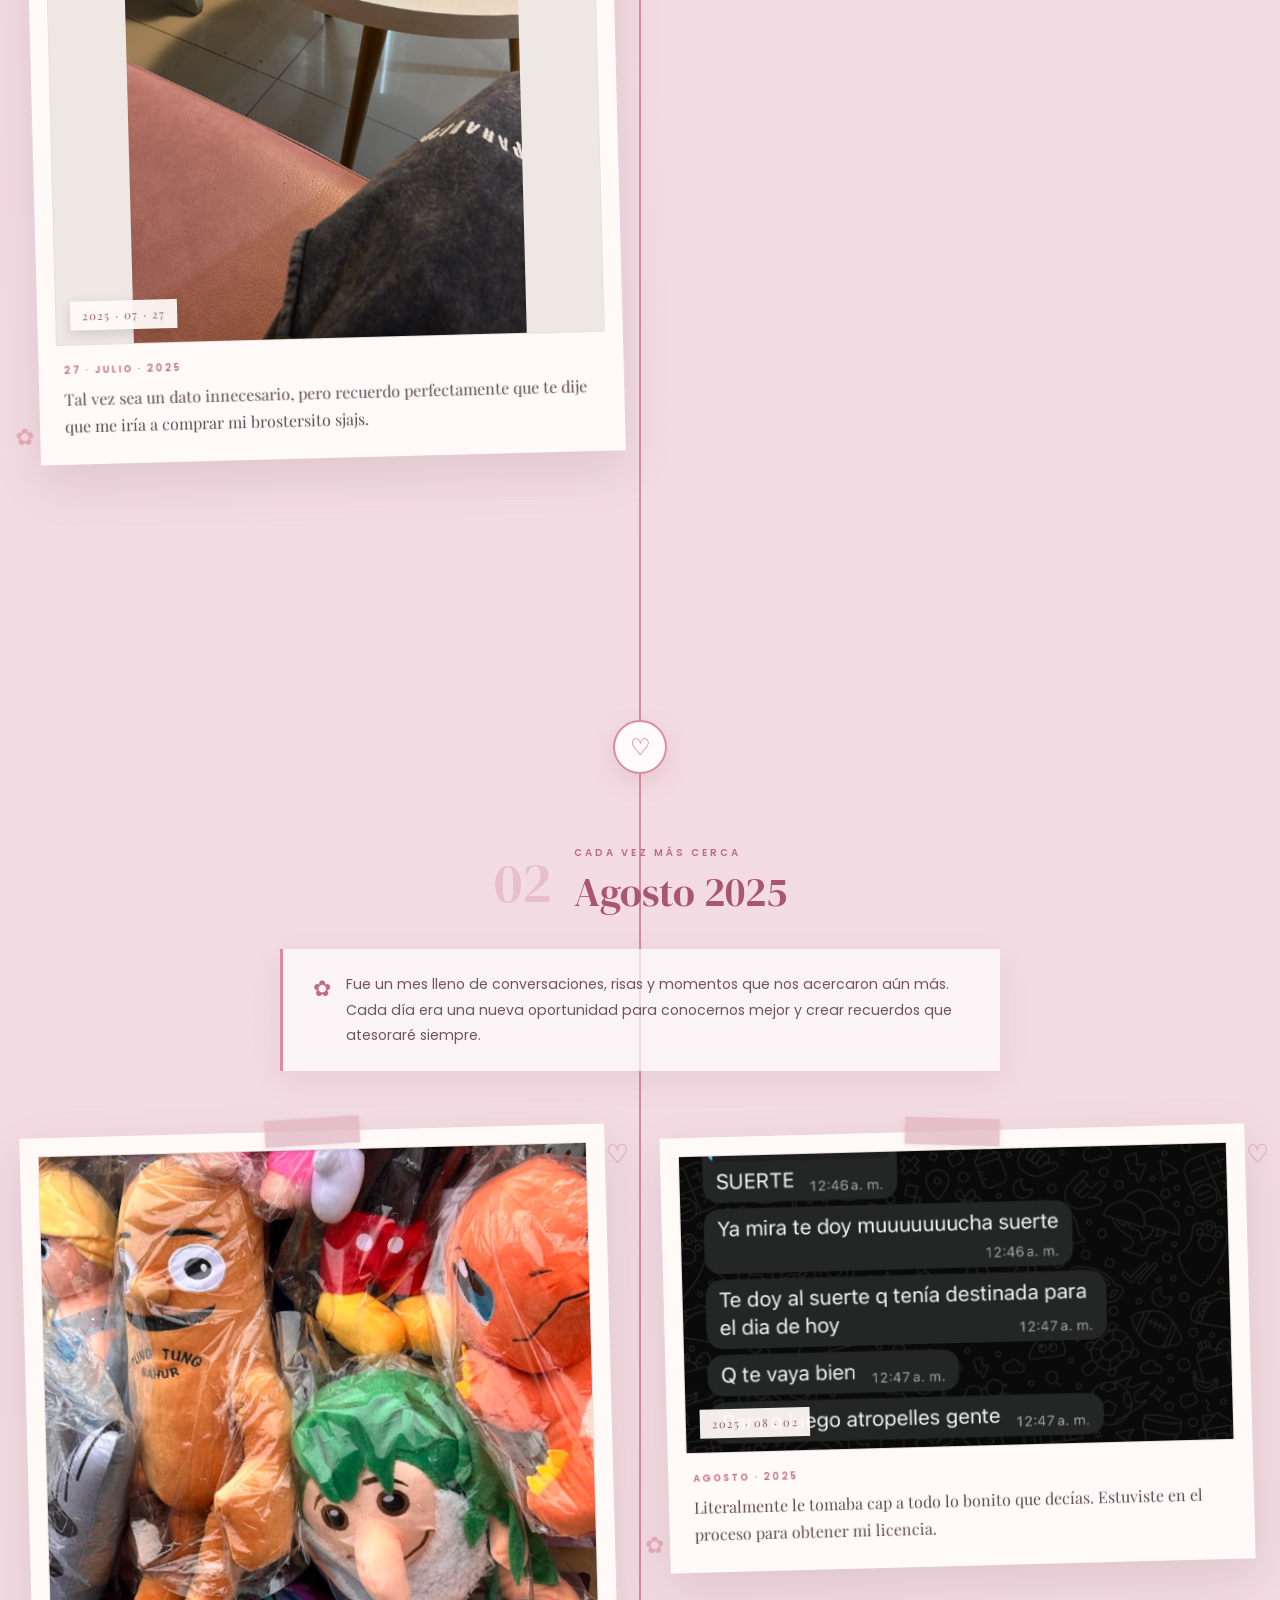
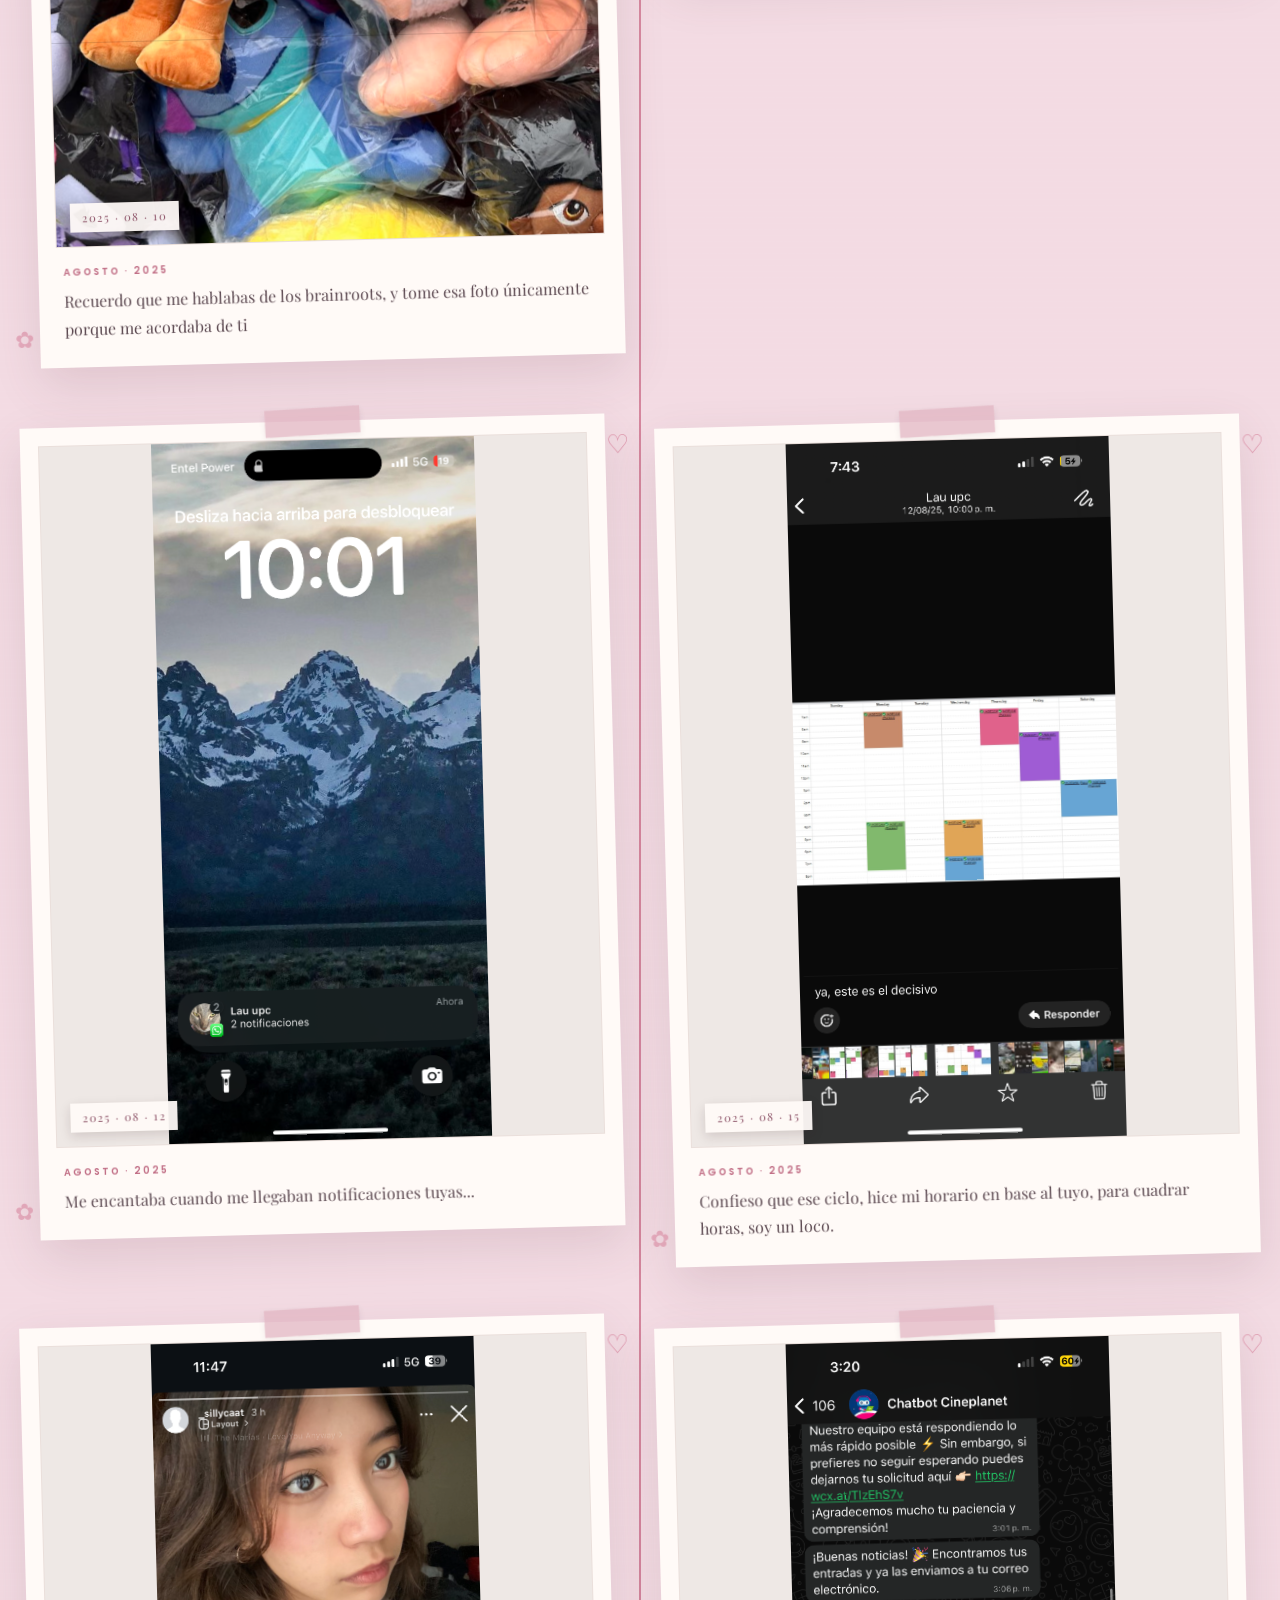
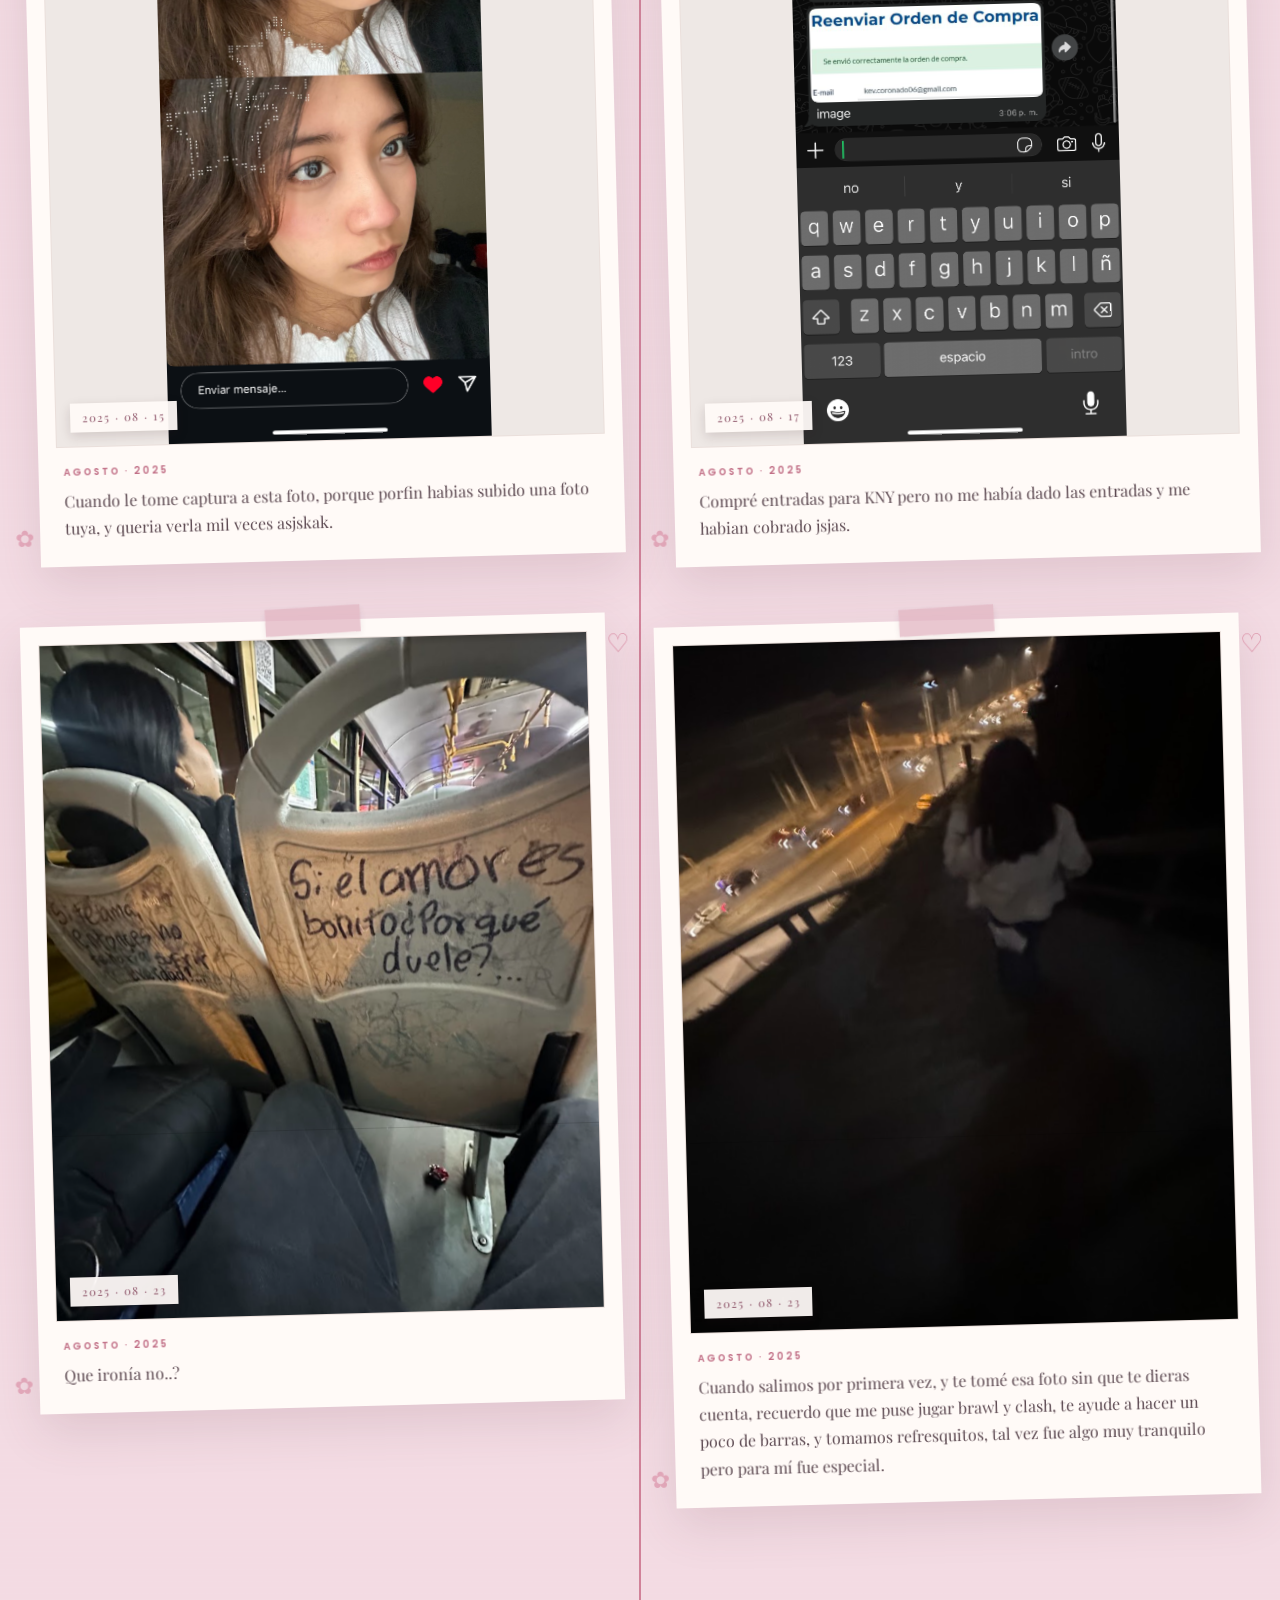
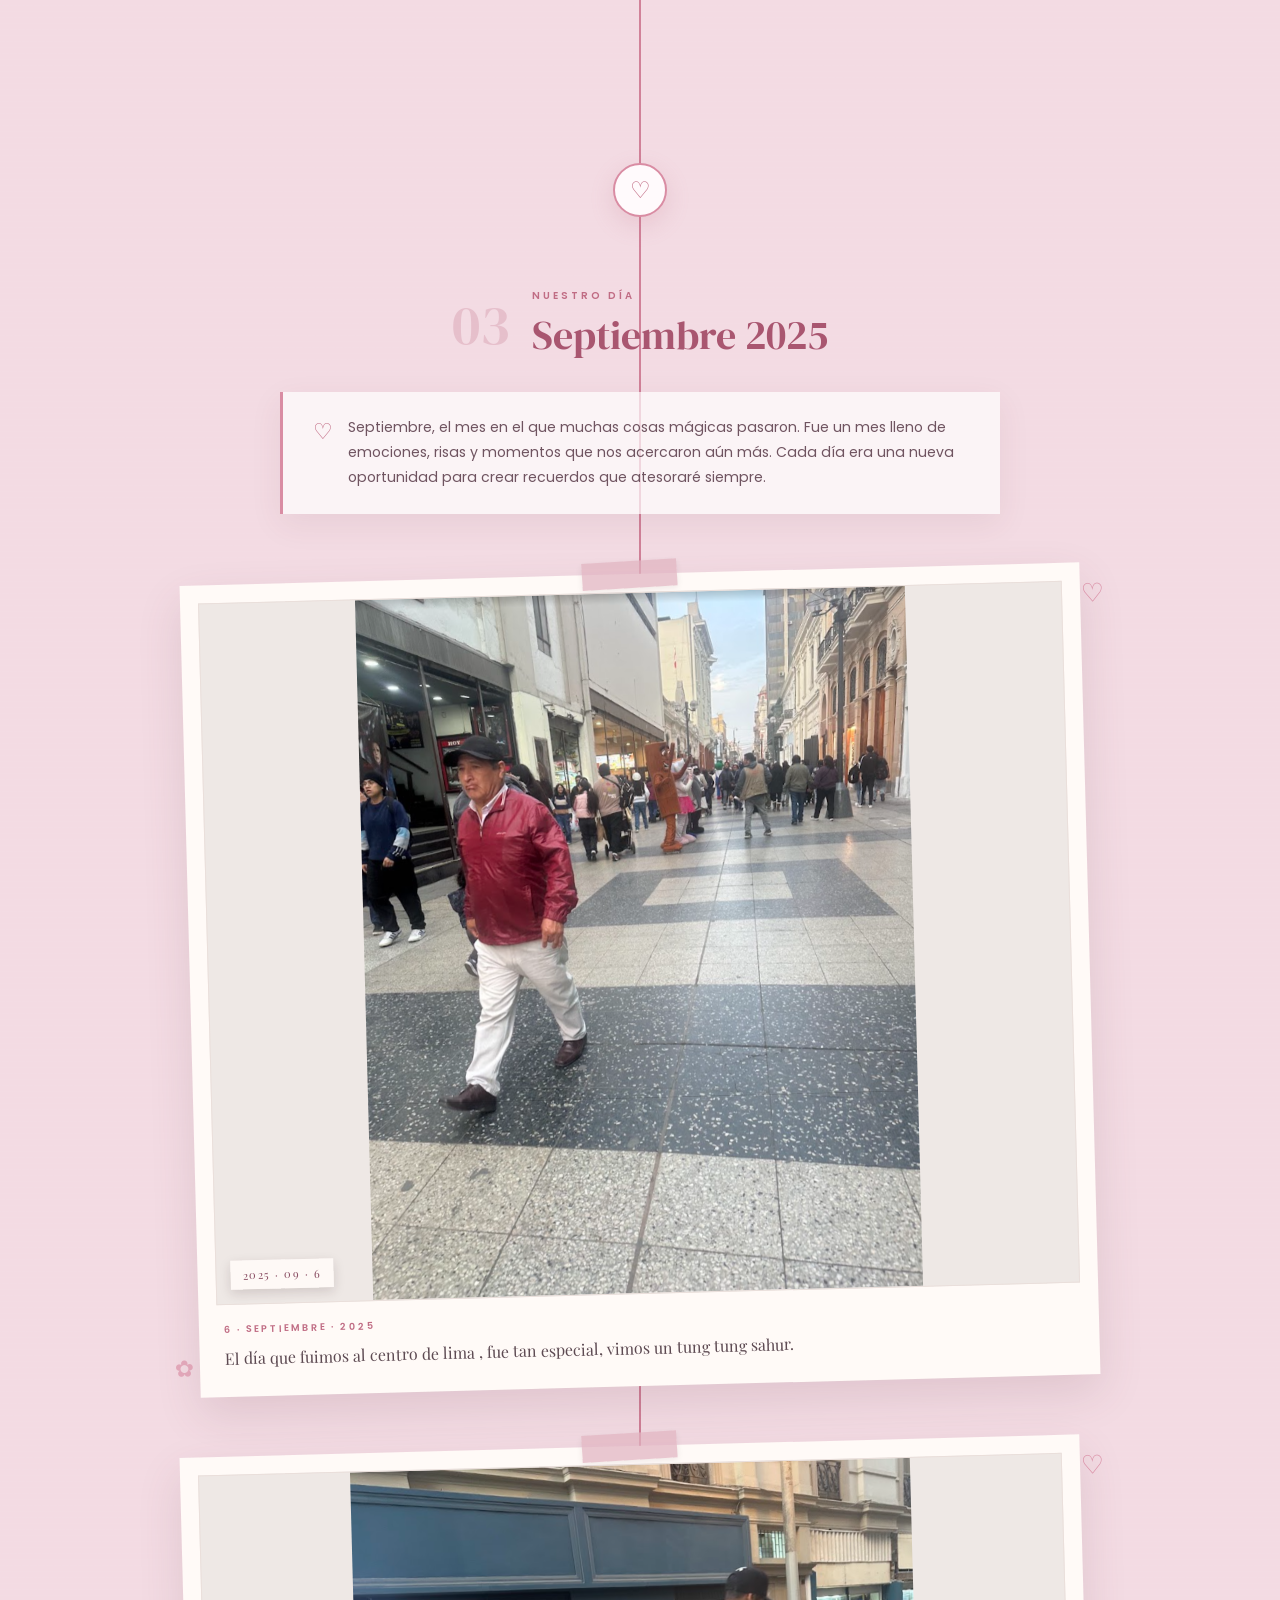
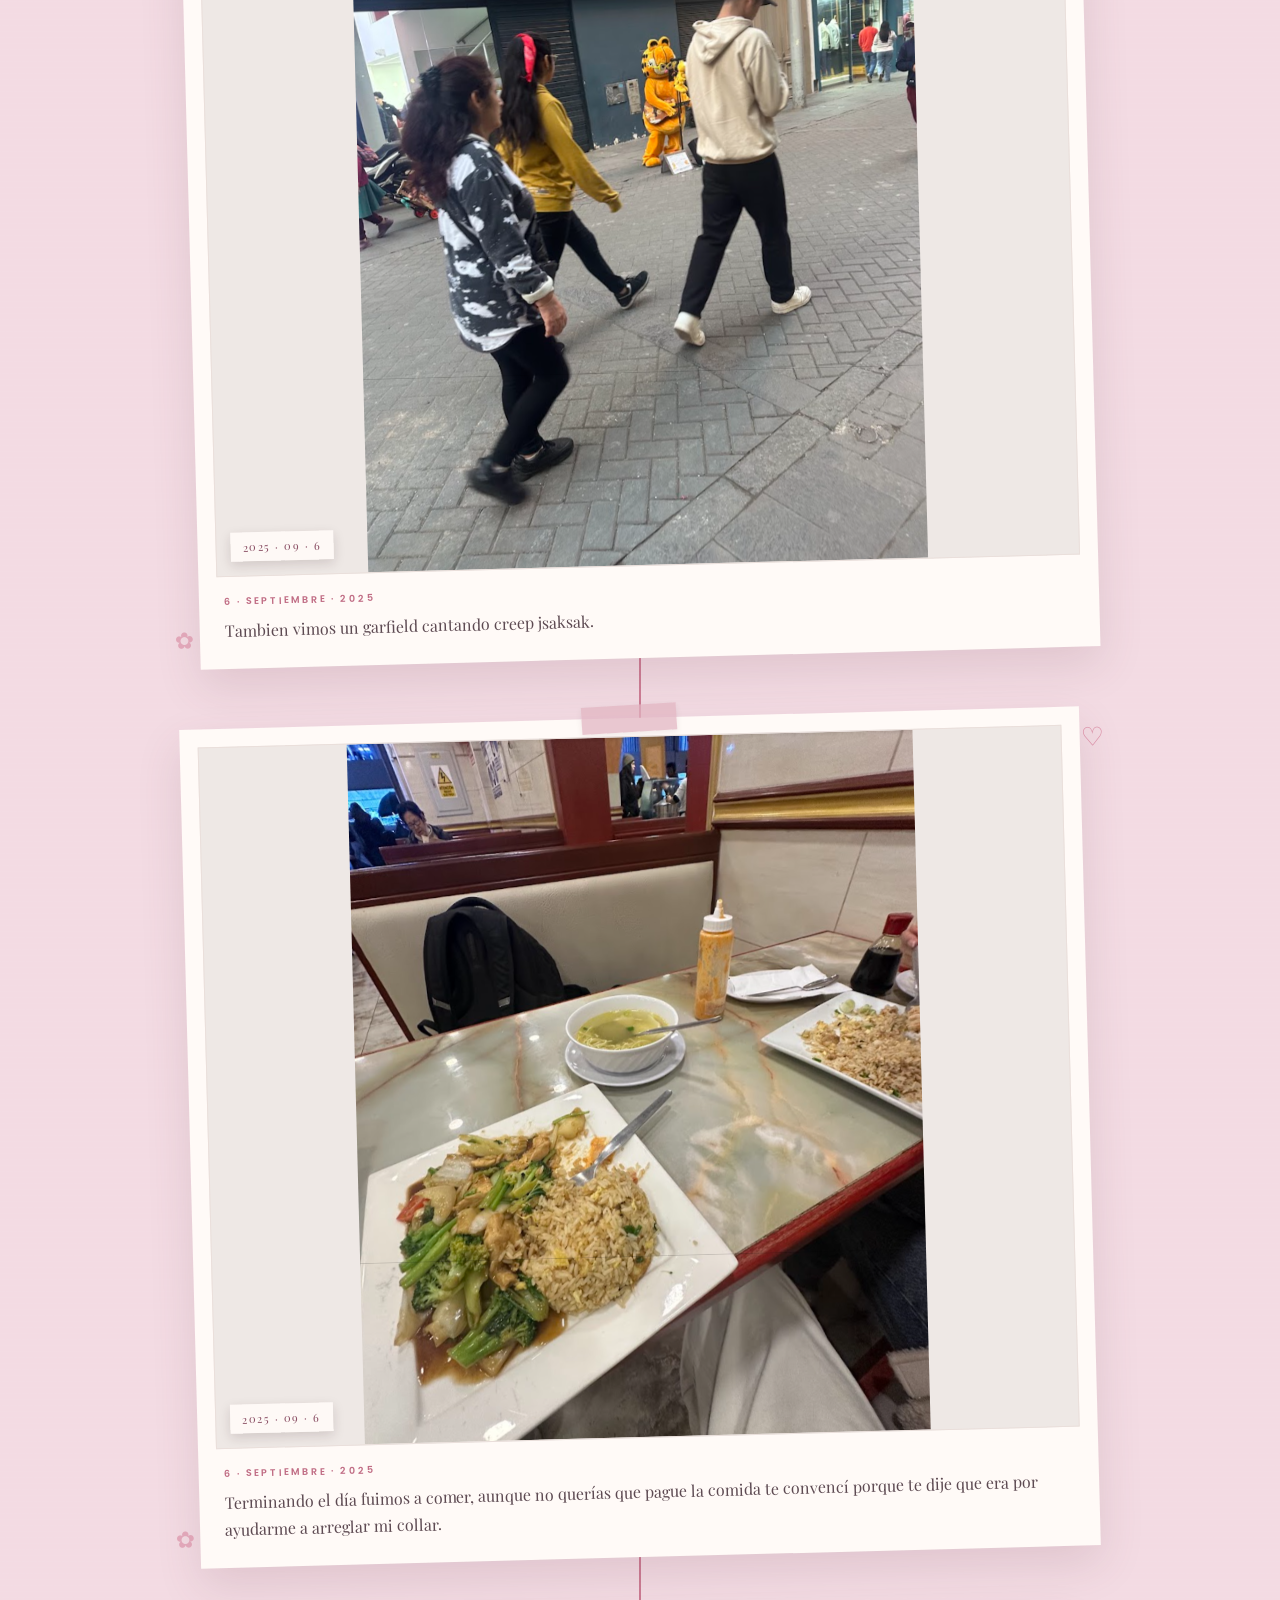
==== commit 1236d228: "WASASA" ====
--- a/index.html
+++ b/index.html
@@ -1740,7 +1740,7 @@
 
                         <div class="memory-photo">
 
-                            <img src="img/2025-09-20 (3).jpg"
+                            <img src="img/2025-09-20 (3).JPG"
                                  alt="Septiembre 2025">
 
                             <span class="photo-date">
